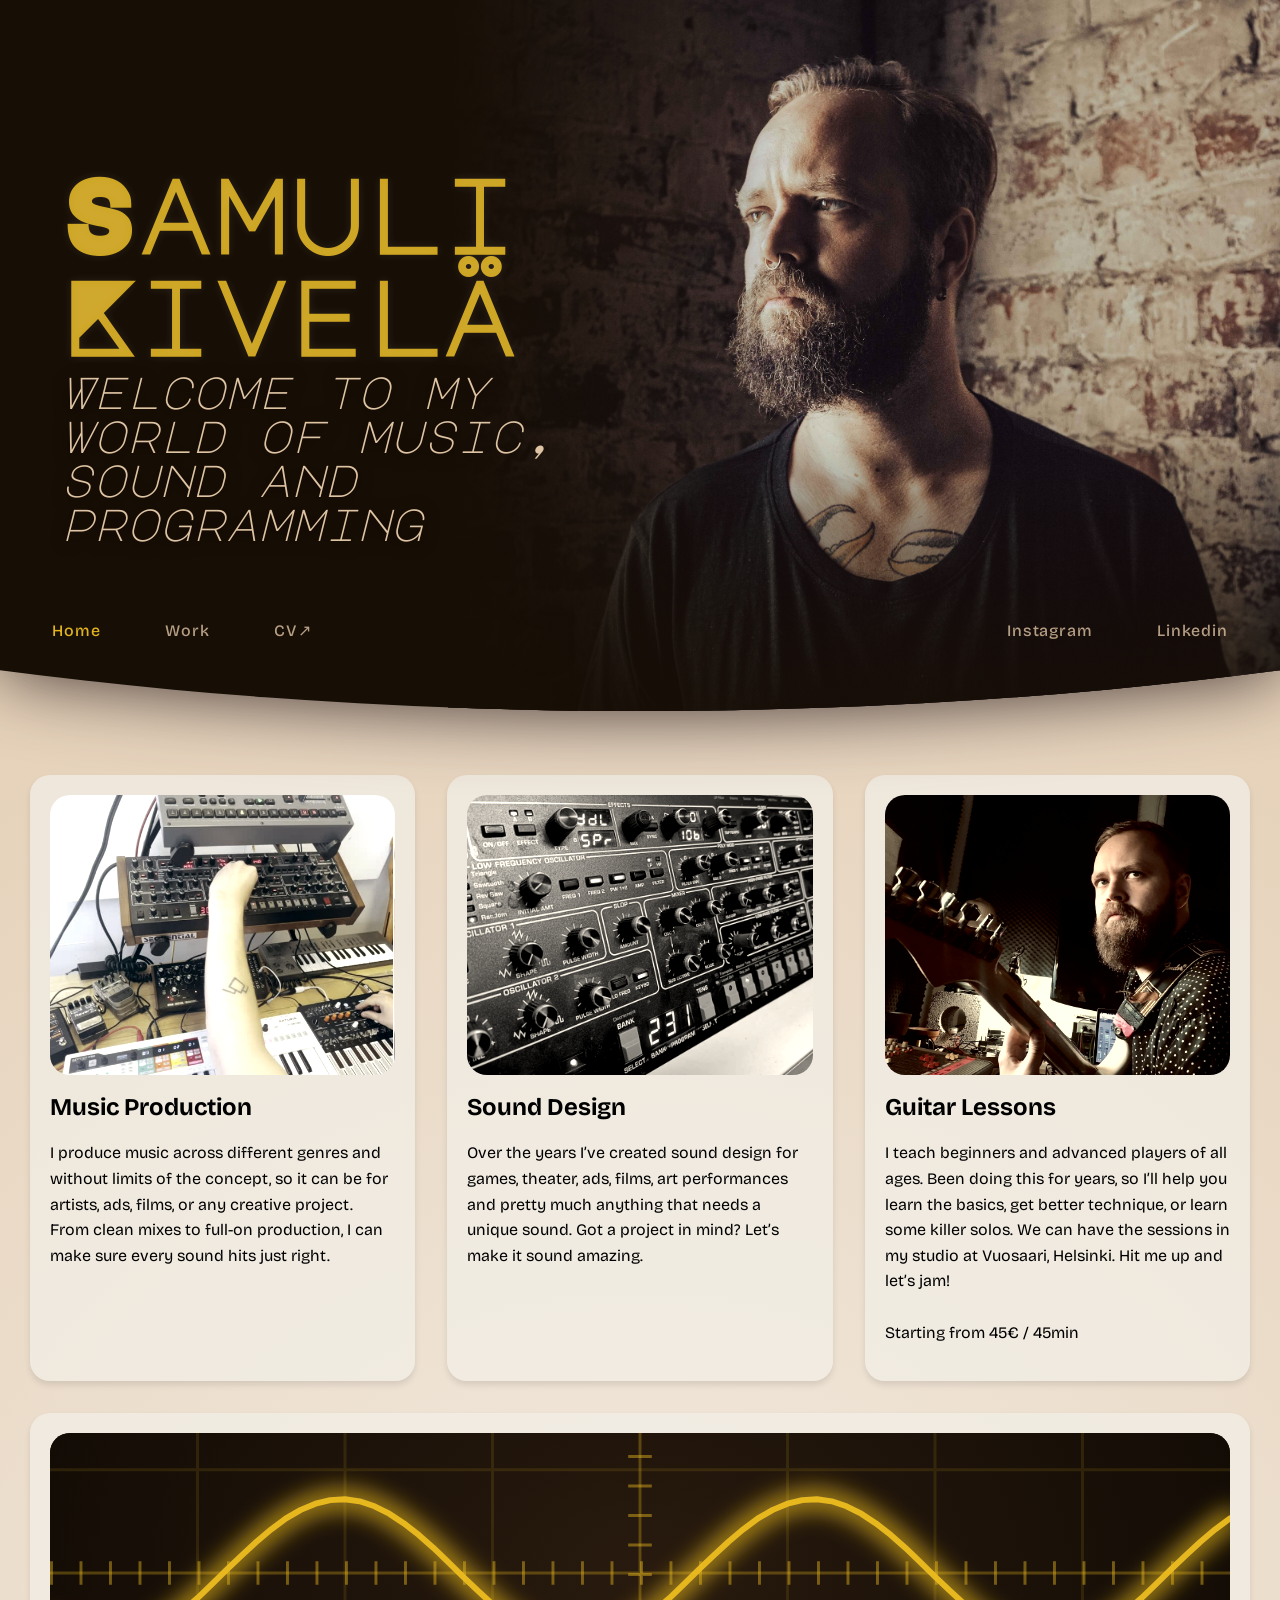
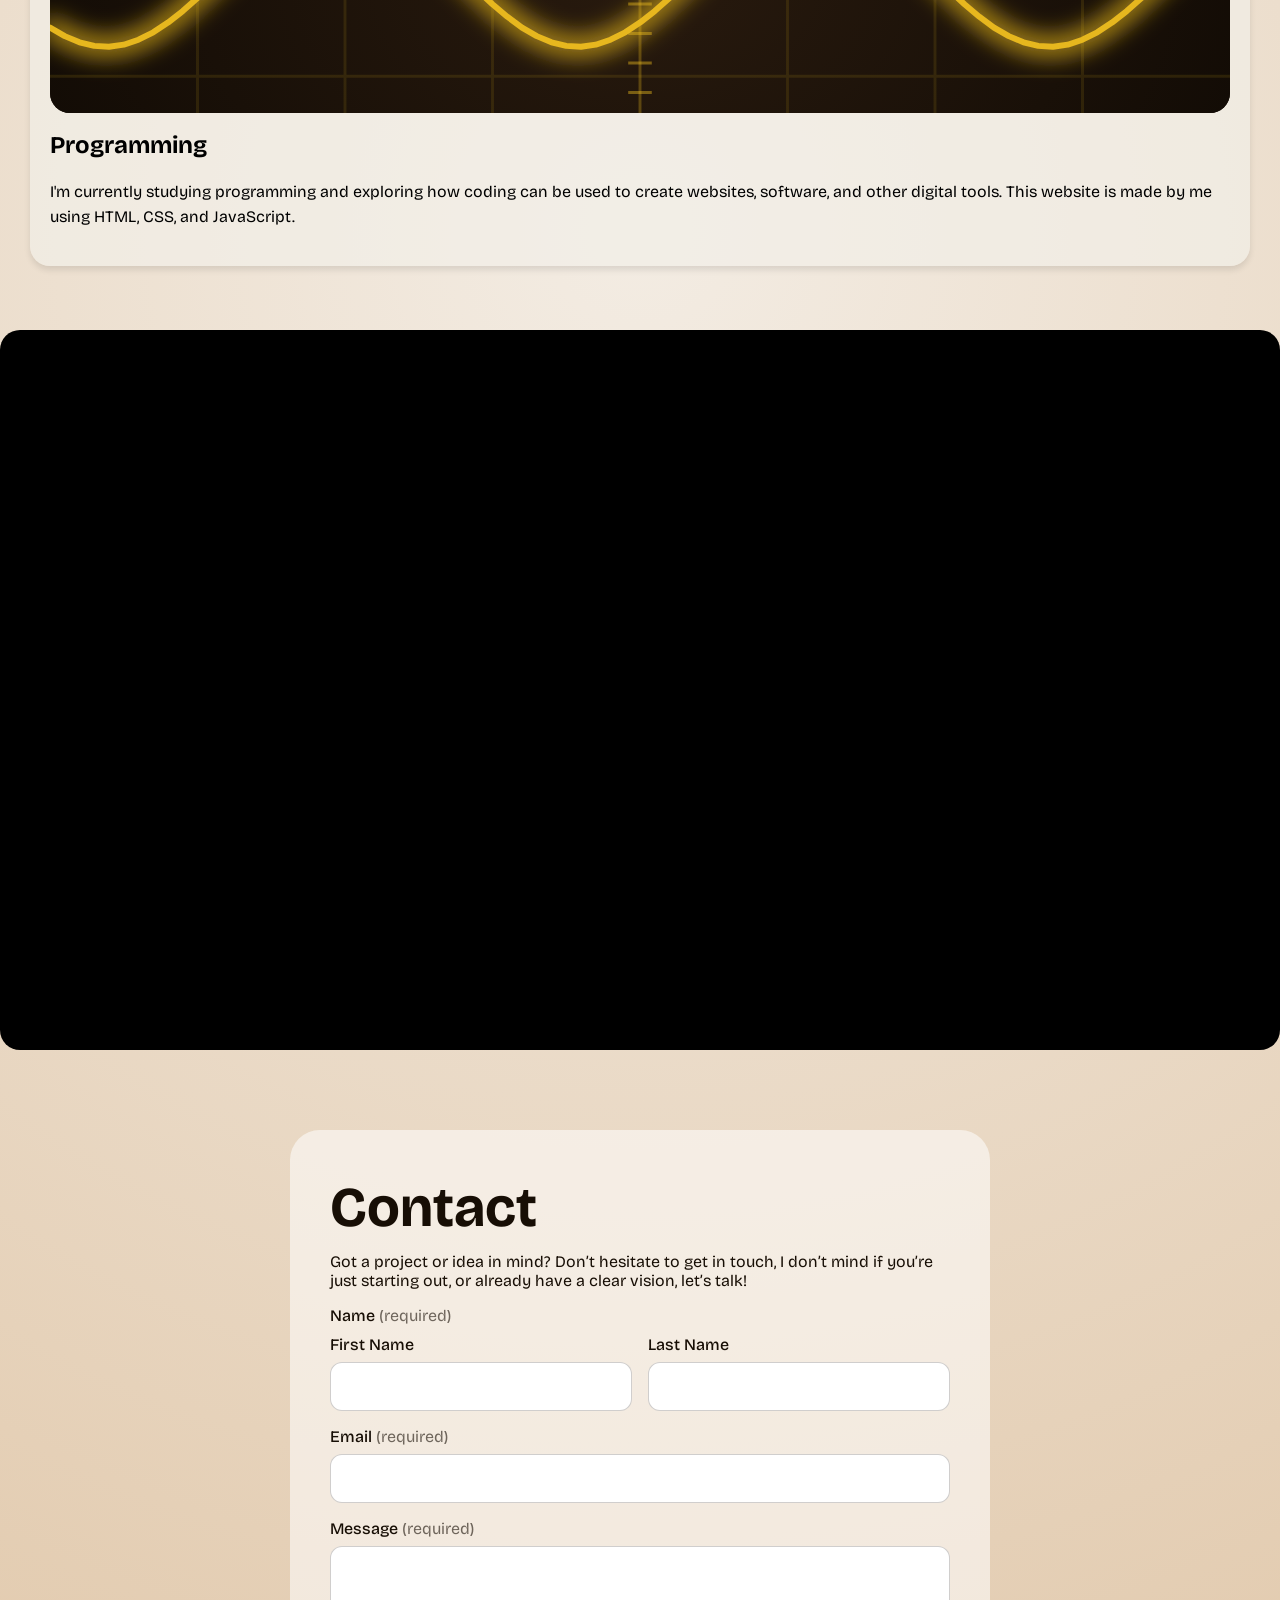
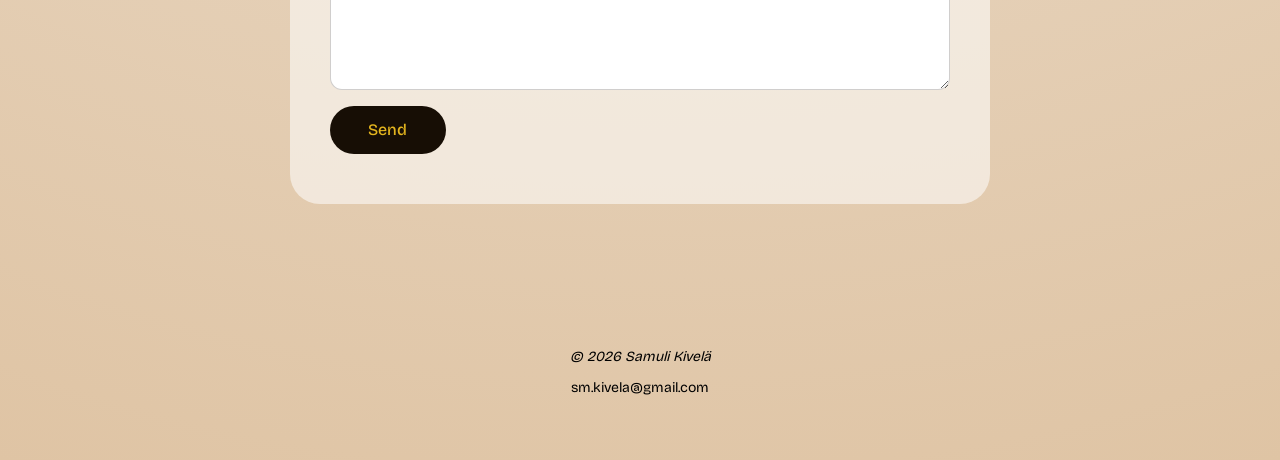
==== index.html @ 748d22d6 "SamuliKivela kotisivu: alkuperäinen versio ennen parannuksia Co-Authored-By: Claude Opus 5.5 <norepl" ====
<!DOCTYPE html>
<html lang="en">

<head>
    <meta charset="UTF-8">
    <meta name="viewport" content="width=device-width, initial-scale=1.0">
    <meta name="description" content="This is the official homepage of musician Samuli Kivelä">

    <!-- Sosiaalisen median kortti -->

    <meta property="og:type" content="website">
    <meta property="og:title" content="Samuli Kivelä">
    <meta property="og:description" content="Welcome to my world of music, sound and programming">
    <meta property="og:url" content="https://smkivela.github.io/HTML26/Tuntiharjoitukset/CSS%20LOPPUTEHT%C3%84V%C3%84/index.html">
    <meta property="og:image" content="https://smkivela.github.io/HTML26/Tuntiharjoitukset/CSS%20LOPPUTEHT%C3%84V%C3%84/Kuvat/headertaustaog.jpg">
    <meta property="og:image:alt" content="Samuli Kivelä, musician and sound designer">

    <meta property="og:image:width" content="1200">
    <meta property="og:image:height" content="630">

    <meta name="twitter:card" content="summary_large_image">

    

    <title>Samuli Kivelä - Homepage</title>
    

    <link rel="stylesheet" href="css/style.css">

    <!-- Google Font -->
    <link rel="preconnect" href="https://fonts.googleapis.com">
    <link rel="preconnect" href="https://fonts.gstatic.com" crossorigin>
    <link href="https://fonts.googleapis.com/css2?family=Bricolage+Grotesque:opsz,wght@12..96,200..800&display=swap" rel="stylesheet">
    <link href="https://fonts.googleapis.com/css2?family=Major+Mono+Display&display=swap" rel="stylesheet">
    <!-- Favicon -->
    <link rel="icon" href="Kuvat/favicon.svg" type="image/svg+xml">
</head>



<body>

    <!-- HEADER -->


  <div class="header-container"> <!-- CONTAINER HEADERILLE, JOTTA SAAN KUPERALLE ALAREUNALLE VARJON -->

    <header id="ylätunniste">

        <h1>Samuli Kivelä</h1>

        <p id="slogan">
            <em>Welcome to my world of music, sound and programming</em>
        </p>


        <!-- KAKSI NAVIGAATIOTA -->

        <div class="header-nav">

            <!-- SIVUN NAVIGAATIO -->

            <nav id="navigointi-left" aria-label="pages">

                <ul class="navi">

                   <li>
                        <a href="index.html" aria-current="page" class="navinappi">
                            Home
                        </a>
                    </li>

                    <li>
                        <a href="pages/work.html" class="navinappi">
                            Work
                        </a>
                    </li>


                    <li>
                        <a href="pages/cv.html" class="navinappi" target="_blank" rel="noopener">
                            CV <span aria-hidden="true">&#8599;</span>
                        </a>
                    </li>

                </ul>

            </nav>


            <!-- SOSIAALISET MEDIAT -->

            <nav id="navigointi-right" aria-label="social media">

                <ul class="navi">

                    <li>
                        <a href="https://www.instagram.com/samuli_kivela/" class="navinappi">
                            Instagram
                        </a>
                    </li>

                    <li>
                        <a href="https://www.linkedin.com/in/samuli-kivel%C3%A4/" class="navinappi">
                            Linkedin
                        </a>
                    </li>

                

                </ul>

            </nav>

        </div>

    </header>

  </div> <!-- SULJETAAN HEADERIN CONTAINER -->


    <!-- PÄÄSISÄLTÖ -->

    <main id="pääsisältö">

        <section>




            <!-- SERVICES -->

            <div class="sektiot">


                <section class="kortti">


                    <img src="Kuvat/mproduction.png" alt="Music Production" class="kortti-kuva">

                    <h2>Music Production</h2>

                    <p>
                        I produce music across different genres and without
                        limits of the concept, so it can be for artists, ads,
                        films, or any creative project.

                        From clean mixes to full-on production, I can make
                        sure every sound hits just right.
                    </p>

                </section>


                <section class="kortti">

                    <img src="Kuvat/sound.webp" alt="Sound Design" class="kortti-kuva">
                    <h2>Sound Design</h2>

                    <p>
                        Over the years I’ve created sound design for games,
                        theater, ads, films, art performances and pretty much
                        anything that needs a unique sound.

                        Got a project in mind?
                        Let’s make it sound amazing.
                    </p>

                </section>


                <section class="kortti">

                    <img src="Kuvat/guitar.webp" alt="Guitar Lessons" class="kortti-kuva">
                    <h2>Guitar Lessons</h2>

                    <p>
                        I teach beginners and advanced players of all ages.

                        Been doing this for years, so I’ll help you learn
                        the basics, get better technique, or learn some
                        killer solos.

                        We can have the sessions in my studio at Vuosaari,
                        Helsinki.

                        Hit me up and let’s jam!

                        <br><br>

                        Starting from 45€ / 45min
                    </p>

                </section>


                 <!-- PROGRAMMING --> 

            <section class="kortti">

                <!-- CLAUDEN AVULLA TEHTY ÄÄNIAALTO -->

                    <svg class="kortti-kuva aalto-svg" viewBox="0 0 400 280"
                        preserveAspectRatio="xMidYMid slice" role="img"
                        aria-label="Oscilloscope-style sound wave that reacts to the mouse">
                        <defs>
                            <radialGradient id="ruutu-tausta" cx="50%" cy="50%" r="75%">
                                <stop offset="0%" stop-color="rgb(40, 26, 14)" />
                                <stop offset="100%" stop-color="rgb(10, 6, 2)" />
                            </radialGradient>

                            <filter id="hehku" x="-10%" y="-30%" width="120%" height="160%">
                                <feGaussianBlur stdDeviation="4" />
                            </filter>
                        </defs>

                        <rect width="400" height="280" fill="url(#ruutu-tausta)" />

                        <!-- Ruudukko -->
                        <path class="ruudukko"
                            d="M50 0V280 M100 0V280 M150 0V280 M250 0V280 M300 0V280 M350 0V280
                                M0 35H400 M0 70H400 M0 105H400 M0 175H400 M0 210H400 M0 245H400" />

                        <!-- Keskiakselit -->
                        <path class="akseli" d="M200 0V280 M0 140H400" />

                        <!-- Asteikkoviivat akselien päällä -->
                        <path class="asteikko" d="M0 140H400 M200 0V280" />

                        <!-- Aalto: hehku + terävä viiva -->
                        <path class="aalto aalto-hehku" filter="url(#hehku)" />
                        <path class="aalto aalto-viiva" />
                    </svg>
                <h2>Programming</h2>

                <p>
                    I'm currently studying programming and exploring how
                    coding can be used to create websites, software, and
                    other digital tools.

                    This website is made by me using HTML, CSS, and JavaScript.
                </p>

            </section>

            </div>






<!-- AUDIOREEL -->


<!-- MOBIILISSA PELKKÄ LINKKI, KOSKA DRIVEUPOTUS EI TOIMINUT HYVIN. -->

<p class="video-linkki">
    <a href="https://drive.google.com/file/d/1wWGMAIc3ltgHZ-Iq0VxycG89lCsigDwL/view"
       target="_blank"
       rel="noopener">
        Watch my audio reel ↗
    </a>
</p>

<!-- LEVEÄLLÄ NÄYTÖLLÄ UPOTETTU VIDEO -->

<div class="video-osio desktop-audioreel">
    <iframe
        src="https://drive.google.com/file/d/1wWGMAIc3ltgHZ-Iq0VxycG89lCsigDwL/preview"
        title="Audio reel: selected work in music and sound design"
        allow="autoplay; fullscreen"
        allowfullscreen
        tabindex="-1">
    </iframe>
</div>





    </section>

    </main>

    <section id="contact">
    <h2>Contact</h2>
    <p>
        Got a project or idea in mind? Don’t hesitate to get in touch,
        I don’t mind if you’re just starting out, or already have a clear vision,
        let’s talk!
    </p>

    <form action="#" method="post">
        <fieldset>
            <legend>Name <span>(required)</span></legend>

            <label>
                First Name
                <input type="text" name="first-name" required>
            </label>

            <label>
                Last Name
                <input type="text" name="last-name" required>
            </label>
        </fieldset>

        <label>
            Email <span>(required)</span>
            <input type="email" name="email" required>
        </label>

        <label>
            Message <span>(required)</span>
            <textarea name="message" rows="6" required></textarea>
        </label>

        <button type="submit">Send</button>
    </form>
</section>


    <!-- FOOTER -->

    <footer id="alatunniste">

        <p>
            <em>&copy; 2026 Samuli Kivelä</em>
        </p>

        <p>
            <a href="mailto:sm.kivela@gmail.com" id="maili">
                sm.kivela@gmail.com
            </a>
        </p>

    </footer>


    <!-- CLAUDEN TEKEMÄ ANIMOITU ÄÄNIAALTO -->

    <script>
    const svg = document.querySelector(".aalto-svg");
    const aallot = svg.querySelectorAll(".aalto");

    const W = 400;
    const H = 280;
    const PISTEET = 80;

    const lepo = { amp: 0.25, freq: 0.3 };
    const tavoite = { ...lepo };
    const nykyinen = { ...lepo };
    let vaihe = 0;

    svg.addEventListener("pointermove", (e) => {
        const r = svg.getBoundingClientRect();
        const x = (e.clientX - r.left) / r.width;   // 0 → 1
        const y = (e.clientY - r.top) / r.height;   // 0 → 1

        tavoite.freq = x;
        tavoite.amp = 1 - y;
    });

    svg.addEventListener("pointerleave", () => {
        tavoite.amp = lepo.amp;
        tavoite.freq = lepo.freq;
    });

    function piirra() {
        const amp = nykyinen.amp * 100;
        const taajuus = 1 + nykyinen.freq * 5;

        let d = "";
        for (let p = 0; p <= PISTEET; p++) {
            const t = p / PISTEET;
            const y = H / 2 + Math.sin(t * taajuus * Math.PI * 2 + vaihe) * amp;
            d += (p === 0 ? "M" : "L") + (t * W).toFixed(1) + " " + y.toFixed(1) + " ";
        }

        aallot.forEach((polku) => polku.setAttribute("d", d));
    }

    function animoi() {
        // pehmeä siirtymä kohti tavoitearvoja
        nykyinen.amp += (tavoite.amp - nykyinen.amp) * 0.08;
        nykyinen.freq += (tavoite.freq - nykyinen.freq) * 0.08;
        vaihe += 0.01 + nykyinen.freq * 0.01;

        piirra();
        requestAnimationFrame(animoi);
    }

    // Kunnioitetaan käyttäjän "vähennä liikettä" -asetusta
    if (window.matchMedia("(prefers-reduced-motion: reduce)").matches) {
        piirra();
    } else {
        animoi();
    }

    
</script>

<!-- CLAUDEN TEKEMÄ SCROLL-ANIMAATIO -->

<script>
(function () {
    // Ei animaatiota, jos käyttäjä on pyytänyt vähemmän liikettä
    // tai selain ei tue IntersectionObserveria
    if (
        window.matchMedia("(prefers-reduced-motion: reduce)").matches ||
        !("IntersectionObserver" in window)
    ) {
        return;
    }

    const kohteet = document.querySelectorAll(".kortti, .video-osio");

    const tarkkailija = new IntersectionObserver((merkinnat) => {
        let jarjestys = 0;

        merkinnat.forEach((merkinta) => {
            if (!merkinta.isIntersecting) return;

            // Jos useampi elementti ilmestyy yhtä aikaa, ne tulevat porrastetusti
            merkinta.target.style.transitionDelay = jarjestys * 0.12 + "s";
            merkinta.target.classList.add("nakyvissa");
            jarjestys++;

            // Animaatio tapahtuu vain kerran
            tarkkailija.unobserve(merkinta.target);
        });
    }, {
        threshold: 0.15
    });

    kohteet.forEach((elementti) => {
        elementti.classList.add("fade-in");
        tarkkailija.observe(elementti);
    });
})();
</script>


</body>

</html>
---- css/style.css ----
:root {
    --Tumma-tausta: rgb(23, 14, 5);
    --Tekstiväritumma: rgb(60, 35, 3);
    --Tekstivärikulta: rgba(236, 188, 31, 0.956);
    --Tekstivärivaalea: rgb(223, 196, 164);
    --Kylma: rgb(243, 236, 227);
    --font-heading: "Major Mono Display", monospace;
    --font-main: "Bricolage Grotesque", sans-serif;

    --space-s: 1rem;
    --space-m: 2rem;
    --space-l: 4rem;

    --radius-s: 12px;
    --radius-m: 20px;
    --radius-l: 30px;

    --shadow-card: 0 4px 6px rgba(0, 0, 0, 0.1);

    --text-s: 0.875rem;
    --text-m: 1rem;
}


* {
    box-sizing: border-box;
}

body {
    margin: 0;
    min-height: 100vh;
    background: radial-gradient(circle, var(--Kylma), var(--Tekstivärivaalea)) no-repeat;
    background-size: cover;
    font-family: var(--font-main);
}


/* HEADER */

header {
    position: relative;

    display: flex;
    flex-direction: column;

    text-align: center;

    min-height: 78vh;

    padding: 2px 0 60px;

    background-color: var(--Tumma-tausta);

    background-image:
        linear-gradient(
            to right,
            var(--Tumma-tausta) 0%,
            transparent 30%,
            transparent 70%,
            var(--Tumma-tausta) 100%
        ),
        linear-gradient(
            to bottom,
            transparent 60%,
            color-mix(in srgb, var(--Tumma-tausta) 85%, transparent) 100%
        ),
        url("../Kuvat/headertausta.jpg");

    background-position: center;
    background-size: cover;
    background-repeat: no-repeat;
    background-attachment: scroll;



/* HEADERIN KUPERA ALAREUNA */

    clip-path: ellipse(150% 100% at 50% 0%);
}

/* HEADERIN ALAREUNAN VARJO */

.header-container {
    filter: drop-shadow(0 0 36px rgba(43, 31, 31, 0.9));
}






/* OTSIKKO JA SLOGAN. NÄILLE SISÄÄNTULOANIMAATIO */


@keyframes sisään {
    from {
        opacity: 0;
        filter: blur(8px);
    }
    to {
        opacity: 1;
        filter: blur(0);
    }
}

h1 {
    animation: sisään 2s ease-out;
    margin-top: clamp(30px, 8vh, 70px);
    margin-bottom: 0;
    padding: 0 20px;

    background: var(--Tekstivärikulta);
    -webkit-background-clip: text;
    -webkit-text-fill-color: transparent;

    font-family: var(--font-heading);
    font-size: clamp(3rem, 12vw, 10rem);
    line-height: 1;
    overflow-wrap: break-word;

    opacity: 0.9;

    text-shadow: 0 0px 10px rgba(250, 243, 243, 0.1);
}


#slogan {
    animation: sisään 3s ease-out 0.8s both;
    padding: 0 20px;

    font-family: var(--font-heading);
    font-size: clamp(1.2rem, 3.5vw, 3rem);

    color: var(--Tekstivärivaalea);
    opacity: 0.85;

    text-shadow: 0 2px 15px rgba(0, 0, 0, 0.7);
    margin-top: 2px;
}


/* NAVIGAATIO */

.header-nav {
    margin-top: auto;
    padding: 20px 30px 0;

    display: flex;
    justify-content: space-between;
    align-items: flex-end;
}


.navi {
    list-style: none;

    display: flex;
    gap: 20px;

    padding: 0;
    margin: 0;
}


.navi a {
    color: var(--Tekstivärivaalea);

    font-family: var(--font-main);
    font-size: clamp(0.9rem, 2.5vw, 1rem);

    text-decoration: none;

    transition: scale 0.3s ease, text-shadow 0.7s ease, color 0.7s ease, opacity 0.7s ease;
}


.navinappi {
    display: flex;
    align-items: center;

    font-weight: 500;
    letter-spacing: 0.05em;

    padding: 0.7em 1.4em;

    border: none;
    border-radius: 20em;


    cursor: pointer;
    opacity: 0.8;
}


.navinappi:hover {
    text-shadow: 0 0 20px #f1f8f198;
    opacity: 0.9;
    scale: 1.07;
}


.navinappi:active {
    box-shadow: 0 0.3em 1em -0.5em #a7911498;
}


/* SISÄLTÖ */

article {
    text-align: center;

    font-family: var(--font-main);
}


.video-osio {
    position: relative;
    width: 100%;
    aspect-ratio: 16 / 9;
    margin: 0 auto;
    overflow: hidden;
    border-radius: var(--radius-m);
    background: #000;
}

.video-osio iframe {
    position: absolute;
    top: 0;
    left: 0;
    display: block;
    width: 100%;
    height: 100%;
    margin: 0;
    padding: 0;
    border: 0;
}

.video-linkki {
    padding: var(--space-s);
    font-size: var(--text-s);
    display: none;
}

@media (max-width: 768px) {
    .video-linkki {
        display: block;
    }

    .desktop-audioreel {
        display: none;
    }
}


.video-linkki a:focus-visible {
    outline: 2px solid var(--Tekstiväritumma);
    outline-offset: 3px;
}

.video-linkki a {
    font-family: var(--font-heading);
    font-size: 5rem;
    font-weight: 700;
    color: inherit;
    text-decoration: none;
}

.video-linkki a:hover {
    text-decoration: underline;
}




.sektiot {
    flex-wrap: wrap;
    display: flex;
    gap: var(--space-m);
    margin: var(--space-l) auto;
    padding: 0 30px;
}


.sektiot section {
    flex: 1;
}



footer {
    text-align: center;
    font-size: var(--text-s);

    padding: 50px 20px;

    font-family: var(--font-main);
}


#maili {
    color: inherit;
    text-decoration: none;
}

#contact {
    max-width: 700px;
    margin: 80px auto;
    padding: 50px 40px;

    background: rgba(255, 255, 255, 0.55);
    border-radius: var(--radius-l);

    text-align: left;
    color: var(--Tumma-tausta);
}

#contact textarea {
    resize: vertical;
}

#contact h2 {
    margin: 0 0 15px;
    font-size: clamp(2.2rem, 6vw, 3.5rem);
    line-height: 1;
}

.kortti {
    background: rgba(243, 239, 233, 0.7);
    border-radius: var(--radius-m);
    min-width: min(100%, 18rem);
    padding: 20px;
    line-height: 1.6rem;
    box-shadow: var(--shadow-card);
}


.kortti-kuva {
    width: 100%;
    height: 280px;
    object-fit: cover;
    display: block;
    border-radius: var(--radius-m);
}

img.kortti-kuva {
    filter: sepia(0.25) saturate(0.8) contrast(1.1);
}

#contact form,
#contact fieldset {
    display: grid;
    gap: var(--space-s);
}

#contact fieldset {
    grid-template-columns: 1fr 1fr;
    margin: 0;
    padding: 0;
    border: none;
}

#contact legend {
    grid-column: 1 / -1;
    padding: 0;
    margin-bottom: 10px;
}

#contact label,
#contact legend {
    font-weight: 500;
}

#contact span {
    font-weight: 400;
    opacity: 0.6;
}

#contact input,
#contact textarea {
    display: block;
    width: 100%;
    margin-top: 8px;
    padding: 14px 16px;

    font: inherit;
    color: inherit;

    background: white;
    border: 1px solid rgba(23, 14, 5, 0.2);
    border-radius: var(--radius-s);
}

#contact input:focus,
#contact textarea:focus {
    outline: 2px solid var(--Tekstiväritumma);
    outline-offset: 1px;
}

#contact button {
    justify-self: start;
    padding: 0.9em 2.4em;

    font: inherit;
    font-weight: 500;
    color: var(--Tekstivärikulta);

    background: var(--Tumma-tausta);
    border: none;
    border-radius: var(--radius-l);
    cursor: pointer;
    transition: background 0.3s, color 0.3s;
}

#contact button:hover {
    background: var(--Tekstivärikulta);
    color: var(--Tumma-tausta);
}

#contact button:focus-visible {
    outline: 2px solid var(--Tekstiväritumma);
    outline-offset: 3px;
}

.navi a[aria-current="page"] {
    background: var(--Tekstivärikulta);
    -webkit-background-clip: text;
    -webkit-text-fill-color: transparent;
    opacity: 1;
}

.navinappi:focus-visible {
    outline: 2px solid var(--Tekstivärikulta);
    outline-offset: 3px;
    opacity: 1;
}


/* CLAUDEN AVULLA TEHTY ANIMOITU ÄÄNIAALTO */

.aalto-svg {
    background: var(--Tumma-tausta);
    cursor: crosshair;
    touch-action: pan-y;
}

.ruudukko {
    stroke: var(--Tekstivärikulta);
    stroke-opacity: 0.12;
    stroke-width: 1;
    fill: none;
}

.akseli {
    stroke: var(--Tekstivärikulta);
    stroke-opacity: 0.3;
    stroke-width: 1;
    fill: none;
}

/* pienet mittaviivat akselien päälle */

.asteikko {
    stroke: var(--Tekstivärikulta);
    stroke-opacity: 0.45;
    stroke-width: 8;
    stroke-dasharray: 1 9;
    fill: none;
}

.aalto {
    fill: none;
    stroke: var(--Tekstivärikulta);
    stroke-linecap: round;
    stroke-linejoin: round;
}

.aalto-hehku {
    stroke-width: 6;
    stroke-opacity: 0.9;
}

.aalto-viiva {
    stroke-width: 2;
}

/* WORK-SIVU */

.vain-ruudunlukijalle {
    position: absolute;
    width: 1px;
    height: 1px;
    overflow: hidden;
    clip-path: inset(50%);
    white-space: nowrap;
}

.työt {
    list-style: none;
    margin: var(--space-l) auto var(--space-l);
    padding: 0 30px;
    max-width: 1400px;

    display: grid;
    grid-template-columns: repeat(auto-fill, minmax(min(100%, 280px), 1fr));
    gap: 14px;
}

.työ {
    aspect-ratio: 3 / 4;
    overflow: hidden;
    border-radius: var(--radius-s);
    background: var(--Tumma-tausta);
}

.työ article {
    position: relative;
    height: 100%;

    display: flex;
    flex-direction: column;
    justify-content: center; 
    align-items: center;    

    text-align: center;        
    cursor: pointer;
}

.työ img {
    width: 100%;
    height: 100%;
    object-fit: cover;
    display: block;
    transition: transform 0.6s ease;
}

.työ article:hover img,
.työ article:focus-visible img {
    transform: scale(1.08);
}

.työ article:focus-visible {
    outline: 3px solid var(--Tekstivärikulta);
    outline-offset: -3px;
}

.työ article:hover .tyo-otsikko,
.työ article:focus-visible .tyo-otsikko {
    color: var(--Tekstivärikulta);
}

.tyo-otsikko {
    position: absolute;
    bottom: 14px;
    z-index: 2;
    margin: 0;
    max-width: 100%;
    padding: 8px 16px;
    text-align: center;

    font-size: 1.25rem;
    font-weight: 600;
    color: var(--Tekstivärivaalea);

    background: rgba(23, 14, 5, 0.70);
    border-radius: 10px;
    transition: color 1s ease;
}

.tyo-lisa {
    position: absolute;
    inset: 0;
    z-index: 1;
    display: flex;
    flex-direction: column;
    justify-content: flex-end;
    padding: var(--space-m) var(--space-m) calc(var(--space-l) + var(--space-m));

    color: var(--Tekstivärivaalea);
    line-height: 1.5;
    background: rgba(23, 14, 5, 0.80);

    opacity: 0;
    transition: opacity 0.35s ease;
}

.tyo-lisa p {
    margin: 0;
}

.työ article:hover .tyo-lisa,
.työ article:focus-visible .tyo-lisa {
    opacity: 1;
}


/* SCROLL-ANIMAATIO. JAVASCRIPT "LUO" LUOKAT */

.fade-in {
    opacity: 0;
    transform: translateY(30px);
    transition: opacity 0.8s ease, transform 0.8s ease;
}

.fade-in.nakyvissa {
    opacity: 1;
    transform: none;
}





@media (prefers-reduced-motion: reduce) {

    .työ img,
    .tyo-lisa {
        transition: none;
    }
    
    h1,
    #slogan {
        animation: none;
    }
}


/* SUUREMMAT NÄYTÖT */


@media (min-width: 801px) {

    header {
        background-image: none;
        text-align: start;

    }


/* Headerin taustakuva oikealla, josta se feidaantuu taustaväriin */

    header::before {
        content: "";

        position: absolute;
        top: 0;
        right: 0;
        bottom: 0;

        width: 65%;

        background-image:
            linear-gradient(to right, var(--Tumma-tausta) 0%, transparent 40%),
            linear-gradient(
                to bottom,
                transparent 60%,
                color-mix(in srgb, var(--Tumma-tausta) 85%, transparent) 100%
            ),
            url("../Kuvat/headertausta.jpg");

        background-position: center;
        background-size: cover;
        background-repeat: no-repeat;
    }

    h1,
    #slogan,
    .header-nav {
        position: relative;
        z-index: 1;
    }

    h1 {
        margin-top: 160px;
        padding: 0 0 0 60px;
        max-width: 55%;

        font-size: clamp(3rem, 8vw, 9rem);
    }

    #slogan {
        padding: 0 0 0 60px;
        max-width: 45%;
    }
}


/* PIENEMMÄT NÄYTÖT */

@media (max-width: 800px) {

    /* korkeampi header, jotta otsikolle jää tilaa laskeutua alas */
    
    header {
        min-height: 85svh;
        padding-bottom: 40px;
    }

    /* navigaatio ylös */
    .header-nav {
        order: -1;
        margin-top: 0;
        flex-direction: column;
        align-items: flex-end;
        gap: 10px;

        padding: 20px 15px 40px;
    }

    /* otsikko ja slogan alas */
    h1 {
        opacity: 1;
        background: var(--Tekstivärikulta);
        -webkit-background-clip: text;
        background-clip: text;
        -webkit-text-fill-color: transparent;
        margin-top: auto;
    }

    .navi {
        display: grid;
        grid-template-columns: 1fr;
        gap: 8px;
        align-items: flex-start;
    }

    #navigointi-right .navi {
        align-items: flex-end;
    }
}


/* PIENIN NÄYTTÖ */



@media (max-width: 600px) {



    .työt {
        padding: 0 15px;
    }

    .video-linkki {
        display: block;
    }

    .desktop-audioreel {
        display: none;
    }


    header {
        min-height: 92svh;
        text-align: left;
    }

    /* navigaatio ylös, kokonaan vaakaan, space-between */

    .header-nav {
        order: -1;
        flex-direction: row;
        justify-content: space-between;
        align-items: center;
        gap: 4px;
        padding: 14px 8px 40px;
    }

    .navi,
    #navigointi-right .navi {
        display: flex;
        flex-wrap: nowrap;
        justify-content: flex-start;
        align-items: center;
        gap: 0;
    }

    .navinappi {
        font-size: 12px;
        padding: 0.5em 0.55em;
        white-space: nowrap;
    }

    /* otsikko vasemmalle, alas */
    h1 {
        margin-top: auto;
        padding: 0 20px;
        font-size: clamp(3.5rem, 18vw, 6rem);
        background: var(--Tekstivärikulta);
        -webkit-background-clip: text;
        background-clip: text;
        -webkit-text-fill-color: transparent;
    }

    /* slogan oikeaan laitaan */
    #slogan {
        max-width: 11em;
        margin-left: auto;
        padding: 0 20px;
        font-size: 1.3rem;
        text-align: right;
    }

    /* muu sisältö */
    .sektiot {
        flex-direction: column;
        gap: 20px;

        margin: 20px;
        padding: 20px;
    }

    footer {
        padding: 40px 20px;
    }

    #contact {
        margin: 50px 15px;
        padding: 35px 22px;
    }

    #contact fieldset {
        grid-template-columns: 1fr;
    }

    #contact button {
        justify-self: stretch;
    }
}
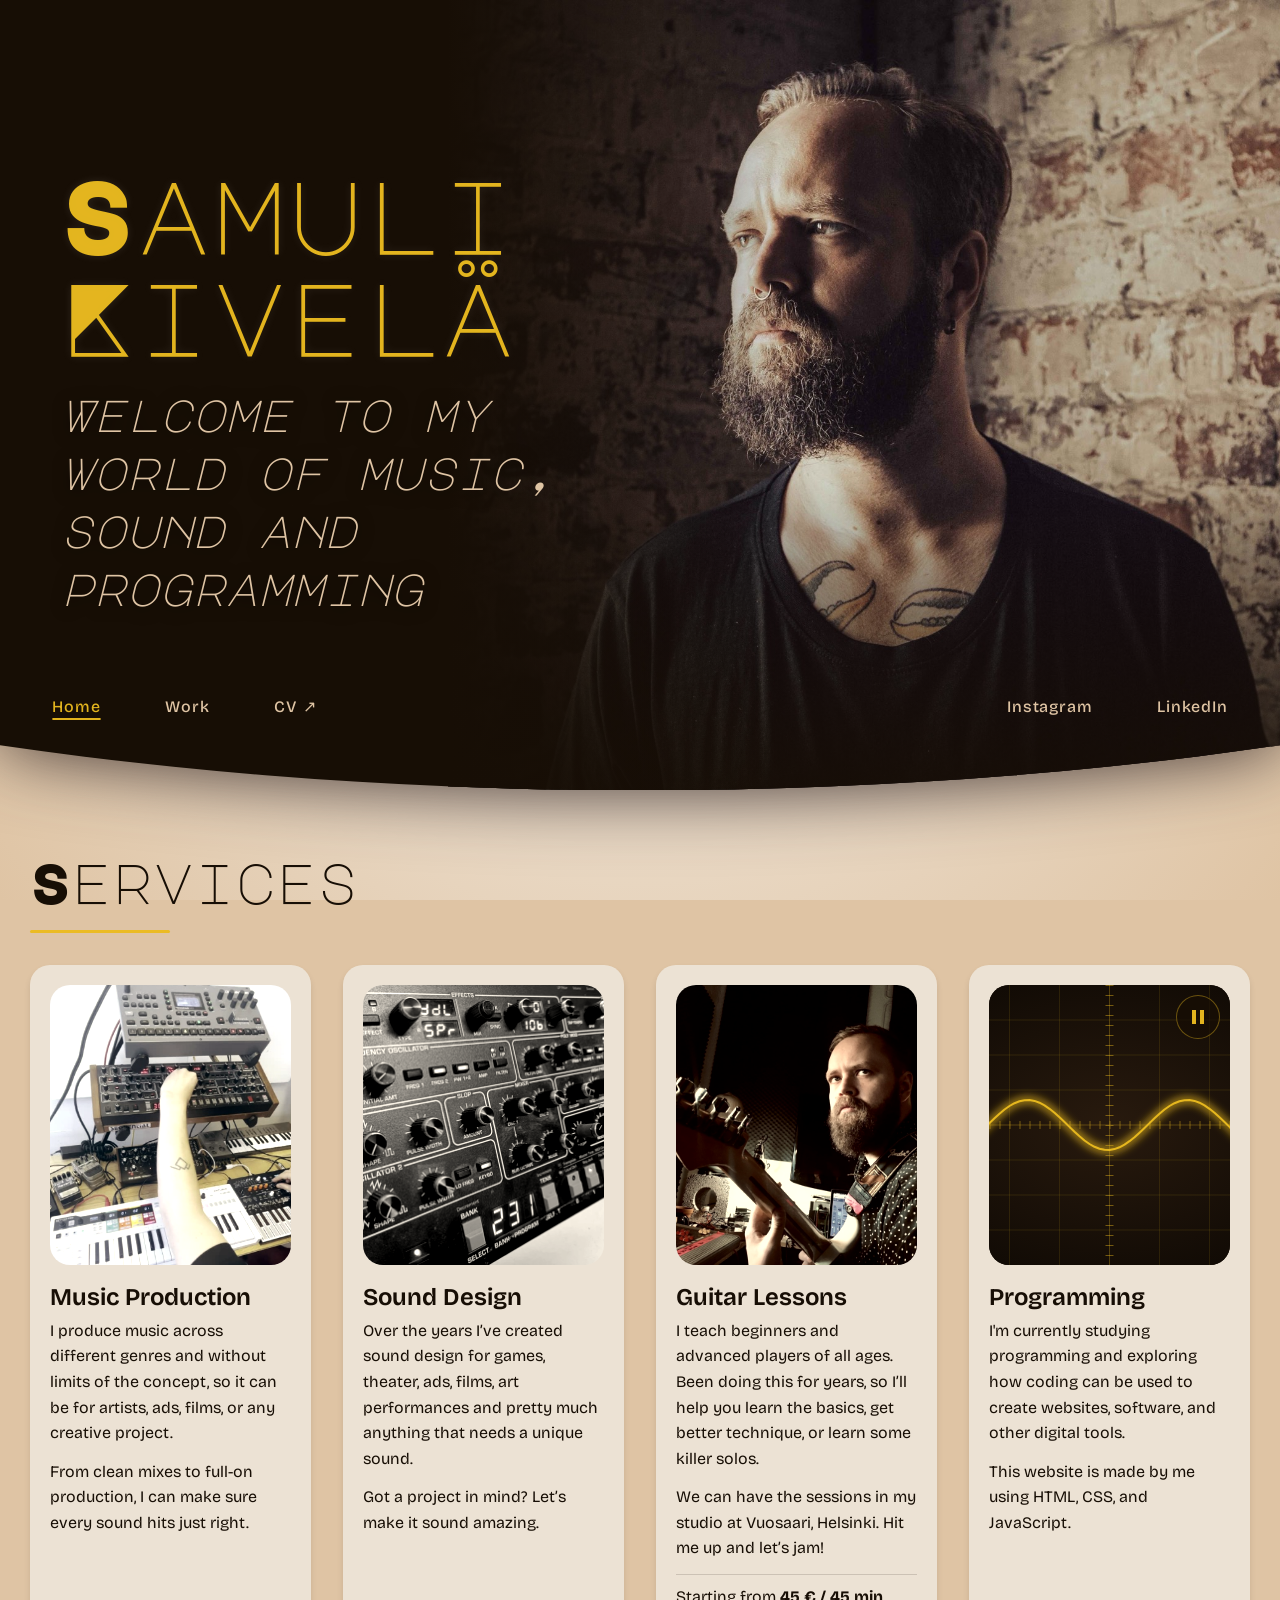
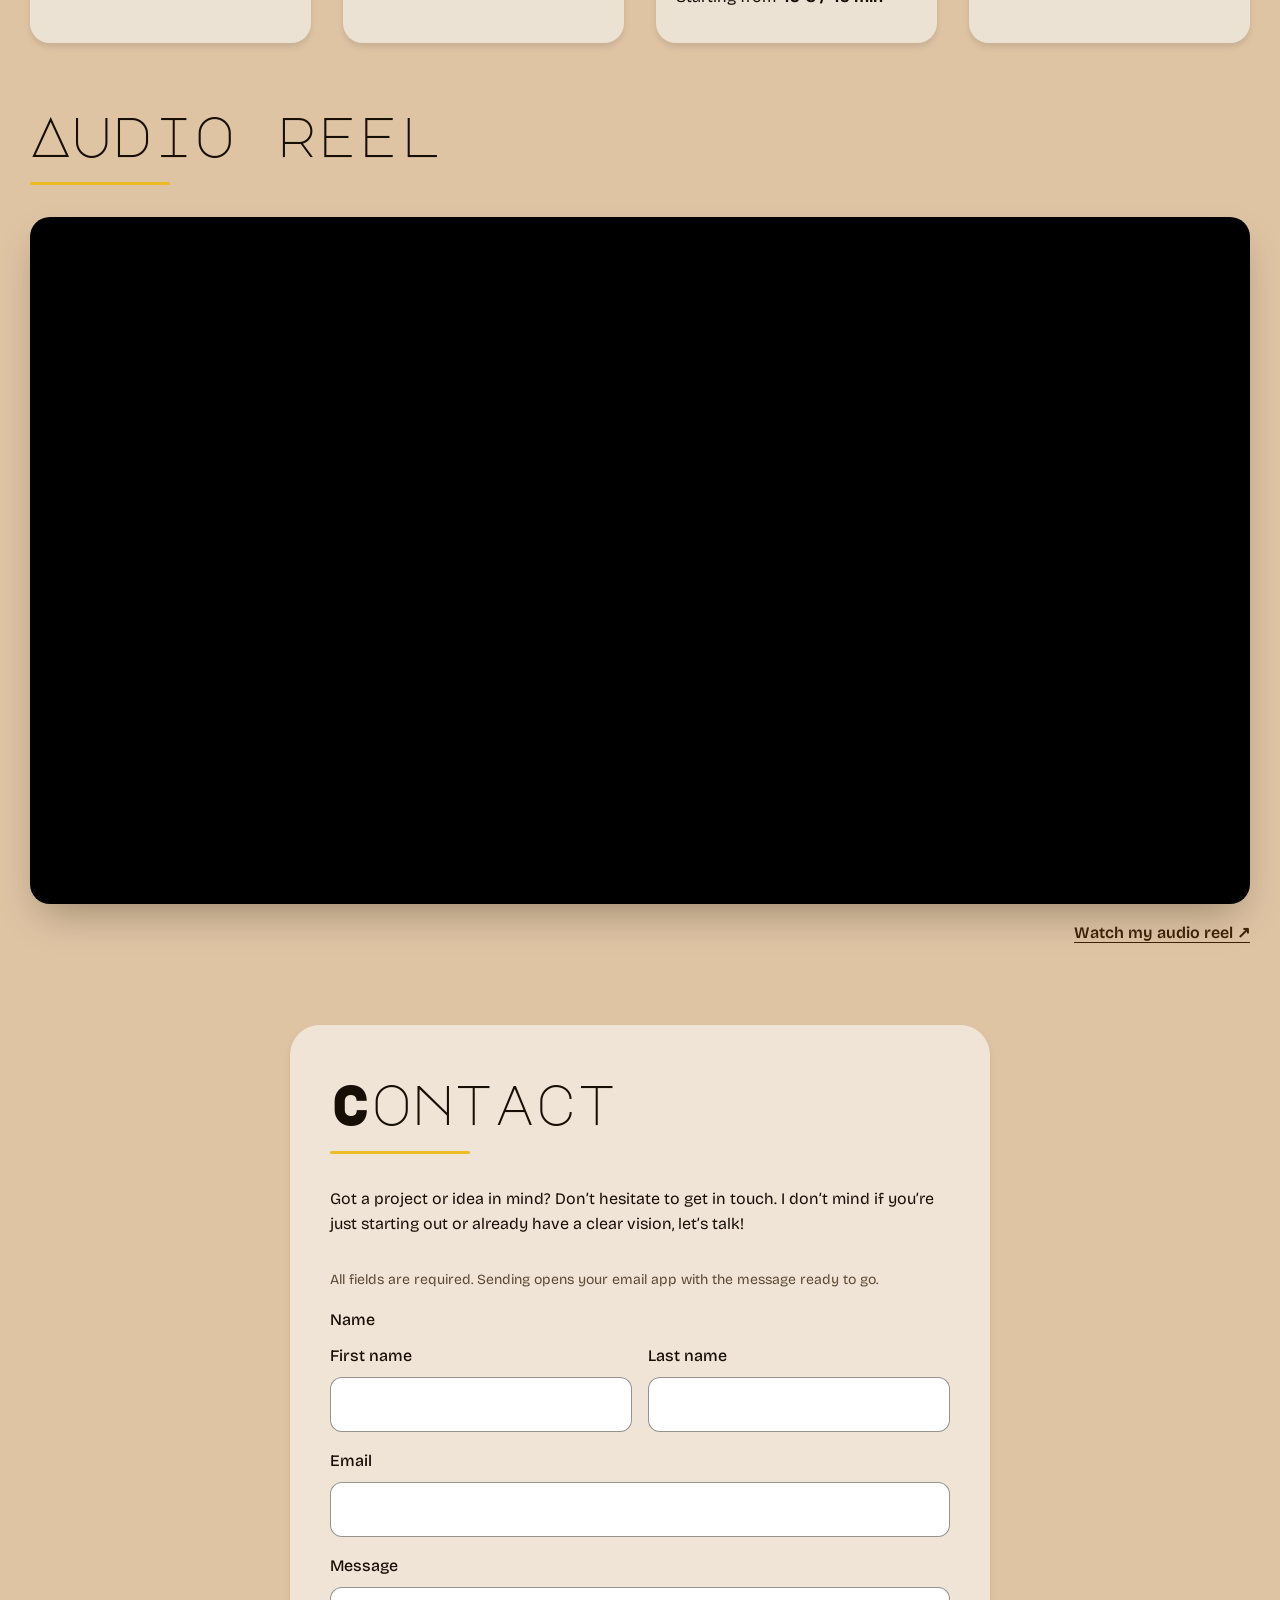
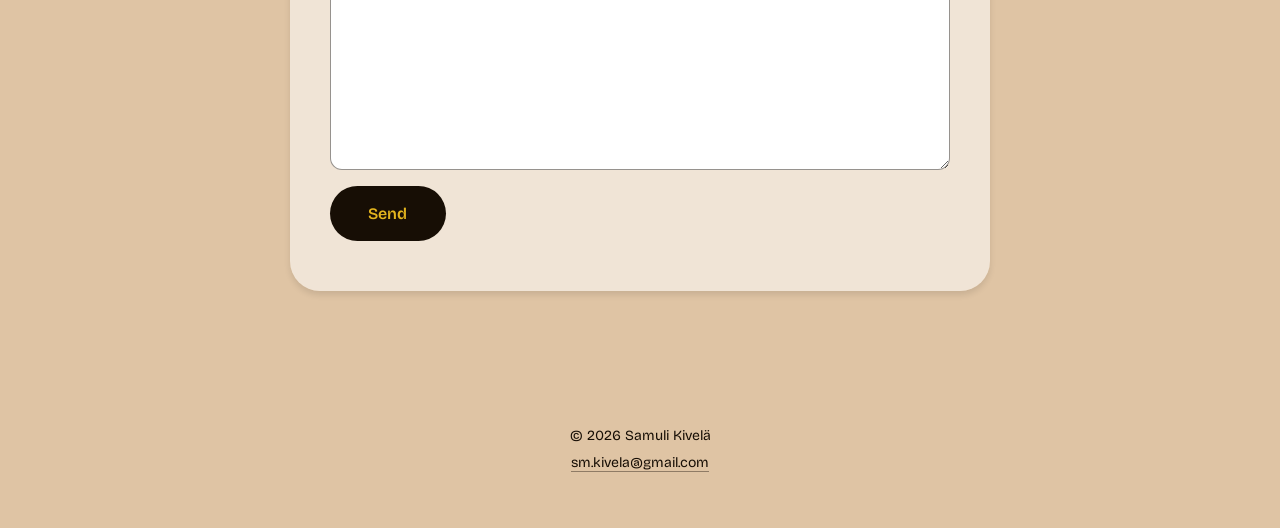
==== commit f1290490: "SamuliKivela kotisivu: parannukset ja siivous - Saavutettavuus-, semantiikka- ja ulkoasuparannukset " ====
--- a/index.html
+++ b/index.html
@@ -4,444 +4,516 @@
 <head>
     <meta charset="UTF-8">
     <meta name="viewport" content="width=device-width, initial-scale=1.0">
-    <meta name="description" content="This is the official homepage of musician Samuli Kivelä">
+    <meta name="description" content="Samuli Kivelä is a Helsinki-based musician, music producer and sound designer. Music production, sound design for stage and screen, and guitar lessons.">
+    <meta name="theme-color" content="#170e05">
 
     <!-- Sosiaalisen median kortti -->
 
     <meta property="og:type" content="website">
     <meta property="og:title" content="Samuli Kivelä">
     <meta property="og:description" content="Welcome to my world of music, sound and programming">
-    <meta property="og:url" content="https://smkivela.github.io/HTML26/Tuntiharjoitukset/CSS%20LOPPUTEHT%C3%84V%C3%84/index.html">
-    <meta property="og:image" content="https://smkivela.github.io/HTML26/Tuntiharjoitukset/CSS%20LOPPUTEHT%C3%84V%C3%84/Kuvat/headertaustaog.jpg">
+    <meta property="og:url" content="https://smkivela.github.io/WEBPAGES/SamuliKivela/index.html">
+    <meta property="og:image" content="https://smkivela.github.io/WEBPAGES/SamuliKivela/Kuvat/headertaustaog.jpg">
     <meta property="og:image:alt" content="Samuli Kivelä, musician and sound designer">
-
     <meta property="og:image:width" content="1200">
     <meta property="og:image:height" content="630">
-
     <meta name="twitter:card" content="summary_large_image">
 
-    
-
-    <title>Samuli Kivelä - Homepage</title>
-    
-
-    <link rel="stylesheet" href="css/style.css">
-
-    <!-- Google Font -->
+    <title>Samuli Kivelä – Musician, Producer and Sound Designer</title>
+
+    <!-- Google Fonts: molemmat fontit yhdellä pyynnöllä -->
     <link rel="preconnect" href="https://fonts.googleapis.com">
     <link rel="preconnect" href="https://fonts.gstatic.com" crossorigin>
-    <link href="https://fonts.googleapis.com/css2?family=Bricolage+Grotesque:opsz,wght@12..96,200..800&display=swap" rel="stylesheet">
-    <link href="https://fonts.googleapis.com/css2?family=Major+Mono+Display&display=swap" rel="stylesheet">
+    <link href="https://fonts.googleapis.com/css2?family=Bricolage+Grotesque:opsz,wght@12..96,200..800&family=Major+Mono+Display&display=swap" rel="stylesheet">
+
+    <link rel="stylesheet" href="css/style.css">
+
     <!-- Favicon -->
     <link rel="icon" href="Kuvat/favicon.svg" type="image/svg+xml">
 </head>
 
 
-
 <body>
 
+    <!-- OHITUSLINKKI: näppäimistön käyttäjä pääsee suoraan sisältöön -->
+    <a href="#pääsisältö" class="ohituslinkki">Skip to main content</a>
+
+
     <!-- HEADER -->
 
-
-  <div class="header-container"> <!-- CONTAINER HEADERILLE, JOTTA SAAN KUPERALLE ALAREUNALLE VARJON -->
-
-    <header id="ylätunniste">
-
-        <h1>Samuli Kivelä</h1>
-
-        <p id="slogan">
-            <em>Welcome to my world of music, sound and programming</em>
-        </p>
-
-
-        <!-- KAKSI NAVIGAATIOTA -->
-
-        <div class="header-nav">
-
-            <!-- SIVUN NAVIGAATIO -->
-
-            <nav id="navigointi-left" aria-label="pages">
-
-                <ul class="navi">
-
-                   <li>
-                        <a href="index.html" aria-current="page" class="navinappi">
-                            Home
-                        </a>
-                    </li>
-
-                    <li>
-                        <a href="pages/work.html" class="navinappi">
-                            Work
-                        </a>
-                    </li>
-
-
-                    <li>
-                        <a href="pages/cv.html" class="navinappi" target="_blank" rel="noopener">
-                            CV <span aria-hidden="true">&#8599;</span>
-                        </a>
-                    </li>
-
-                </ul>
-
-            </nav>
-
-
-            <!-- SOSIAALISET MEDIAT -->
-
-            <nav id="navigointi-right" aria-label="social media">
-
-                <ul class="navi">
-
-                    <li>
-                        <a href="https://www.instagram.com/samuli_kivela/" class="navinappi">
-                            Instagram
-                        </a>
-                    </li>
-
-                    <li>
-                        <a href="https://www.linkedin.com/in/samuli-kivel%C3%A4/" class="navinappi">
-                            Linkedin
-                        </a>
-                    </li>
-
-                
-
-                </ul>
-
-            </nav>
-
-        </div>
-
-    </header>
-
-  </div> <!-- SULJETAAN HEADERIN CONTAINER -->
+    <div class="header-container"> <!-- CONTAINER HEADERILLE, JOTTA SAAN KUPERALLE ALAREUNALLE VARJON -->
+
+        <header id="ylätunniste">
+
+            <h1>Samuli Kivelä</h1>
+
+            <p id="slogan">
+                Welcome to my world of music, sound and programming
+            </p>
+
+
+            <!-- KAKSI NAVIGAATIOTA -->
+
+            <div class="header-nav">
+
+                <!-- SIVUN NAVIGAATIO -->
+
+                <nav id="navigointi-left" aria-label="Main">
+                    <ul class="navi">
+                        <li>
+                            <a href="index.html" aria-current="page" class="navinappi">Home</a>
+                        </li>
+                        <li>
+                            <a href="pages/work.html" class="navinappi">Work</a>
+                        </li>
+                        <li>
+                            <a href="pages/cv.html" class="navinappi" target="_blank" rel="noopener">
+                                CV <span aria-hidden="true">&#8599;</span>
+                                <span class="vain-ruudunlukijalle">(opens in a new tab)</span>
+                            </a>
+                        </li>
+                    </ul>
+                </nav>
+
+
+                <!-- SOSIAALISET MEDIAT -->
+
+                <nav id="navigointi-right" aria-label="Social media">
+                    <ul class="navi">
+                        <li>
+                            <a href="https://www.instagram.com/samuli_kivela/" class="navinappi">Instagram</a>
+                        </li>
+                        <li>
+                            <a href="https://www.linkedin.com/in/samuli-kivel%C3%A4/" class="navinappi">LinkedIn</a>
+                        </li>
+                    </ul>
+                </nav>
+
+            </div>
+
+        </header>
+
+    </div> <!-- SULJETAAN HEADERIN CONTAINER -->
 
 
     <!-- PÄÄSISÄLTÖ -->
 
-    <main id="pääsisältö">
-
-        <section>
-
-
-
-
-            <!-- SERVICES -->
+    <main id="pääsisältö" tabindex="-1">
+
+
+        <!-- SERVICES -->
+
+        <section class="osio" aria-labelledby="palvelut-otsikko">
+
+            <h2 id="palvelut-otsikko" class="osio-otsikko">Services</h2>
 
             <div class="sektiot">
 
-
-                <section class="kortti">
-
-
-                    <img src="Kuvat/mproduction.png" alt="Music Production" class="kortti-kuva">
-
-                    <h2>Music Production</h2>
+                <article class="kortti">
+                    <!-- Kuva on koriste: otsikko kertoo saman asian, joten alt on tyhjä -->
+                    <img src="Kuvat/kortti-mproduction.jpg" alt="" class="kortti-kuva"
+                         width="800" height="849" loading="lazy" decoding="async">
+
+                    <h3>Music Production</h3>
 
                     <p>
                         I produce music across different genres and without
                         limits of the concept, so it can be for artists, ads,
                         films, or any creative project.
-
+                    </p>
+                    <p>
                         From clean mixes to full-on production, I can make
                         sure every sound hits just right.
                     </p>
-
-                </section>
-
-
-                <section class="kortti">
-
-                    <img src="Kuvat/sound.webp" alt="Sound Design" class="kortti-kuva">
-                    <h2>Sound Design</h2>
+                </article>
+
+
+                <article class="kortti">
+                    <img src="Kuvat/kortti-sound.jpg" alt="" class="kortti-kuva"
+                         width="800" height="563" loading="lazy" decoding="async">
+
+                    <h3>Sound Design</h3>
 
                     <p>
                         Over the years I’ve created sound design for games,
                         theater, ads, films, art performances and pretty much
                         anything that needs a unique sound.
-
-                        Got a project in mind?
-                        Let’s make it sound amazing.
-                    </p>
-
-                </section>
-
-
-                <section class="kortti">
-
-                    <img src="Kuvat/guitar.webp" alt="Guitar Lessons" class="kortti-kuva">
-                    <h2>Guitar Lessons</h2>
+                    </p>
+                    <p>
+                        Got a project in mind? Let’s make it sound amazing.
+                    </p>
+                </article>
+
+
+                <article class="kortti">
+                    <img src="Kuvat/kortti-guitar.jpg" alt="" class="kortti-kuva"
+                         width="800" height="742" loading="lazy" decoding="async">
+
+                    <h3>Guitar Lessons</h3>
 
                     <p>
                         I teach beginners and advanced players of all ages.
-
                         Been doing this for years, so I’ll help you learn
                         the basics, get better technique, or learn some
                         killer solos.
-
+                    </p>
+                    <p>
                         We can have the sessions in my studio at Vuosaari,
-                        Helsinki.
-
-                        Hit me up and let’s jam!
-
-                        <br><br>
-
-                        Starting from 45€ / 45min
-                    </p>
-
-                </section>
-
-
-                 <!-- PROGRAMMING --> 
-
-            <section class="kortti">
-
-                <!-- CLAUDEN AVULLA TEHTY ÄÄNIAALTO -->
-
-                    <svg class="kortti-kuva aalto-svg" viewBox="0 0 400 280"
-                        preserveAspectRatio="xMidYMid slice" role="img"
-                        aria-label="Oscilloscope-style sound wave that reacts to the mouse">
-                        <defs>
-                            <radialGradient id="ruutu-tausta" cx="50%" cy="50%" r="75%">
-                                <stop offset="0%" stop-color="rgb(40, 26, 14)" />
-                                <stop offset="100%" stop-color="rgb(10, 6, 2)" />
-                            </radialGradient>
-
-                            <filter id="hehku" x="-10%" y="-30%" width="120%" height="160%">
-                                <feGaussianBlur stdDeviation="4" />
-                            </filter>
-                        </defs>
-
-                        <rect width="400" height="280" fill="url(#ruutu-tausta)" />
-
-                        <!-- Ruudukko -->
-                        <path class="ruudukko"
-                            d="M50 0V280 M100 0V280 M150 0V280 M250 0V280 M300 0V280 M350 0V280
-                                M0 35H400 M0 70H400 M0 105H400 M0 175H400 M0 210H400 M0 245H400" />
-
-                        <!-- Keskiakselit -->
-                        <path class="akseli" d="M200 0V280 M0 140H400" />
-
-                        <!-- Asteikkoviivat akselien päällä -->
-                        <path class="asteikko" d="M0 140H400 M200 0V280" />
-
-                        <!-- Aalto: hehku + terävä viiva -->
-                        <path class="aalto aalto-hehku" filter="url(#hehku)" />
-                        <path class="aalto aalto-viiva" />
-                    </svg>
-                <h2>Programming</h2>
-
-                <p>
-                    I'm currently studying programming and exploring how
-                    coding can be used to create websites, software, and
-                    other digital tools.
-
-                    This website is made by me using HTML, CSS, and JavaScript.
+                        Helsinki. Hit me up and let’s jam!
+                    </p>
+                    <p class="hinta">
+                        Starting from <strong>45&nbsp;€ / 45&nbsp;min</strong>
+                    </p>
+                </article>
+
+
+                <!-- PROGRAMMING -->
+
+                <article class="kortti">
+
+                    <!-- CLAUDEN AVULLA TEHTY ÄÄNIAALTO -->
+
+                    <div class="aalto-kehys">
+
+                        <svg class="kortti-kuva aalto-svg" viewBox="0 0 400 280"
+                            preserveAspectRatio="xMidYMid slice" role="img"
+                            aria-label="Animated oscilloscope-style sound wave that reacts to the mouse pointer">
+                            <defs>
+                                <radialGradient id="ruutu-tausta" cx="50%" cy="50%" r="75%">
+                                    <stop offset="0%" stop-color="rgb(40, 26, 14)" />
+                                    <stop offset="100%" stop-color="rgb(10, 6, 2)" />
+                                </radialGradient>
+
+                                <filter id="hehku" x="-10%" y="-30%" width="120%" height="160%">
+                                    <feGaussianBlur stdDeviation="4" />
+                                </filter>
+                            </defs>
+
+                            <rect width="400" height="280" fill="url(#ruutu-tausta)" />
+
+                            <!-- Ruudukko -->
+                            <path class="ruudukko"
+                                d="M50 0V280 M100 0V280 M150 0V280 M250 0V280 M300 0V280 M350 0V280
+                                    M0 35H400 M0 70H400 M0 105H400 M0 175H400 M0 210H400 M0 245H400" />
+
+                            <!-- Keskiakselit -->
+                            <path class="akseli" d="M200 0V280 M0 140H400" />
+
+                            <!-- Asteikkoviivat akselien päällä -->
+                            <path class="asteikko" d="M0 140H400 M200 0V280" />
+
+                            <!-- Aalto: hehku + terävä viiva -->
+                            <path class="aalto aalto-hehku" filter="url(#hehku)" />
+                            <path class="aalto aalto-viiva" />
+                        </svg>
+
+                        <!-- Pysäytysnappi: liikkuvan sisällön voi pysäyttää (WCAG 2.2.2) -->
+                        <button type="button" class="aalto-nappi" aria-pressed="false">
+                            <span class="aalto-ikoni" aria-hidden="true"></span>
+                            <span class="vain-ruudunlukijalle">Pause wave animation</span>
+                        </button>
+
+                    </div>
+
+                    <h3>Programming</h3>
+
+                    <p>
+                        I'm currently studying programming and exploring how
+                        coding can be used to create websites, software, and
+                        other digital tools.
+                    </p>
+                    <p>
+                        This website is made by me using HTML, CSS, and JavaScript.
+                    </p>
+                </article>
+
+            </div>
+
+        </section>
+
+
+        <!-- AUDIOREEL -->
+
+        <section class="osio" aria-labelledby="reel-otsikko">
+
+            <h2 id="reel-otsikko" class="osio-otsikko">Audio reel</h2>
+
+            <!-- LEVEÄLLÄ NÄYTÖLLÄ UPOTETTU VIDEO.
+                 tabindex="-1", koska näppäimistö jäi jumiin upotukseen.
+                 Alla oleva linkki on siksi näkyvissä kaikilla näytöillä,
+                 jotta reelin saa auki myös näppäimistöllä. -->
+
+            <div class="video-osio desktop-audioreel">
+                <iframe
+                    src="https://drive.google.com/file/d/1wWGMAIc3ltgHZ-Iq0VxycG89lCsigDwL/preview"
+                    title="Audio reel: selected work in music and sound design"
+                    allow="autoplay; fullscreen"
+                    allowfullscreen
+                    loading="lazy"
+                    tabindex="-1">
+                </iframe>
+            </div>
+
+            <p class="video-linkki">
+                <a href="https://drive.google.com/file/d/1wWGMAIc3ltgHZ-Iq0VxycG89lCsigDwL/view"
+                   target="_blank"
+                   rel="noopener">
+                    Watch my audio reel <span aria-hidden="true">↗</span>
+                    <span class="vain-ruudunlukijalle">(opens Google Drive in a new tab)</span>
+                </a>
+            </p>
+
+        </section>
+
+
+        <!-- YHTEYDENOTTO -->
+
+        <section id="contact" aria-labelledby="contact-otsikko">
+
+            <h2 id="contact-otsikko" class="osio-otsikko">Contact</h2>
+
+            <p>
+                Got a project or idea in mind? Don’t hesitate to get in touch.
+                I don’t mind if you’re just starting out or already have a clear vision,
+                let’s talk!
+            </p>
+
+            <!-- Lomake avaa käyttäjän sähköpostiohjelman valmiiksi täytetyllä viestillä.
+                 Ilman JavaScriptiä action="mailto:" toimii varalla. -->
+
+            <form id="yhteyslomake" action="mailto:sm.kivela@gmail.com" method="post" enctype="text/plain"
+                  aria-describedby="lomake-ohje">
+
+                <p id="lomake-ohje" class="lomake-ohje">
+                    All fields are required. Sending opens your email app with the message ready to go.
                 </p>
 
-            </section>
-
-            </div>
-
-
-
-
-
-
-<!-- AUDIOREEL -->
-
-
-<!-- MOBIILISSA PELKKÄ LINKKI, KOSKA DRIVEUPOTUS EI TOIMINUT HYVIN. -->
-
-<p class="video-linkki">
-    <a href="https://drive.google.com/file/d/1wWGMAIc3ltgHZ-Iq0VxycG89lCsigDwL/view"
-       target="_blank"
-       rel="noopener">
-        Watch my audio reel ↗
-    </a>
-</p>
-
-<!-- LEVEÄLLÄ NÄYTÖLLÄ UPOTETTU VIDEO -->
-
-<div class="video-osio desktop-audioreel">
-    <iframe
-        src="https://drive.google.com/file/d/1wWGMAIc3ltgHZ-Iq0VxycG89lCsigDwL/preview"
-        title="Audio reel: selected work in music and sound design"
-        allow="autoplay; fullscreen"
-        allowfullscreen
-        tabindex="-1">
-    </iframe>
-</div>
-
-
-
-
-
-    </section>
+                <fieldset>
+                    <legend>Name</legend>
+
+                    <label>
+                        First name
+                        <input type="text" name="first-name" autocomplete="given-name" required>
+                    </label>
+
+                    <label>
+                        Last name
+                        <input type="text" name="last-name" autocomplete="family-name" required>
+                    </label>
+                </fieldset>
+
+                <label>
+                    Email
+                    <input type="email" name="email" autocomplete="email" required>
+                </label>
+
+                <label>
+                    Message
+                    <textarea name="message" rows="6" required></textarea>
+                </label>
+
+                <button type="submit">Send</button>
+
+                <!-- Ruudunlukija lukee tämän ääneen, kun viesti muuttuu -->
+                <p class="lomake-tila" role="status"></p>
+
+            </form>
+
+        </section>
 
     </main>
 
-    <section id="contact">
-    <h2>Contact</h2>
-    <p>
-        Got a project or idea in mind? Don’t hesitate to get in touch,
-        I don’t mind if you’re just starting out, or already have a clear vision,
-        let’s talk!
-    </p>
-
-    <form action="#" method="post">
-        <fieldset>
-            <legend>Name <span>(required)</span></legend>
-
-            <label>
-                First Name
-                <input type="text" name="first-name" required>
-            </label>
-
-            <label>
-                Last Name
-                <input type="text" name="last-name" required>
-            </label>
-        </fieldset>
-
-        <label>
-            Email <span>(required)</span>
-            <input type="email" name="email" required>
-        </label>
-
-        <label>
-            Message <span>(required)</span>
-            <textarea name="message" rows="6" required></textarea>
-        </label>
-
-        <button type="submit">Send</button>
-    </form>
-</section>
-
 
     <!-- FOOTER -->
 
     <footer id="alatunniste">
 
+        <p>&copy; 2026 Samuli Kivelä</p>
+
         <p>
-            <em>&copy; 2026 Samuli Kivelä</em>
+            <a href="mailto:sm.kivela@gmail.com" id="maili">sm.kivela@gmail.com</a>
         </p>
 
-        <p>
-            <a href="mailto:sm.kivela@gmail.com" id="maili">
-                sm.kivela@gmail.com
-            </a>
-        </p>
-
     </footer>
 
 
     <!-- CLAUDEN TEKEMÄ ANIMOITU ÄÄNIAALTO -->
 
     <script>
-    const svg = document.querySelector(".aalto-svg");
-    const aallot = svg.querySelectorAll(".aalto");
-
-    const W = 400;
-    const H = 280;
-    const PISTEET = 80;
-
-    const lepo = { amp: 0.25, freq: 0.3 };
-    const tavoite = { ...lepo };
-    const nykyinen = { ...lepo };
-    let vaihe = 0;
-
-    svg.addEventListener("pointermove", (e) => {
-        const r = svg.getBoundingClientRect();
-        const x = (e.clientX - r.left) / r.width;   // 0 → 1
-        const y = (e.clientY - r.top) / r.height;   // 0 → 1
-
-        tavoite.freq = x;
-        tavoite.amp = 1 - y;
-    });
-
-    svg.addEventListener("pointerleave", () => {
-        tavoite.amp = lepo.amp;
-        tavoite.freq = lepo.freq;
-    });
-
-    function piirra() {
-        const amp = nykyinen.amp * 100;
-        const taajuus = 1 + nykyinen.freq * 5;
-
-        let d = "";
-        for (let p = 0; p <= PISTEET; p++) {
-            const t = p / PISTEET;
-            const y = H / 2 + Math.sin(t * taajuus * Math.PI * 2 + vaihe) * amp;
-            d += (p === 0 ? "M" : "L") + (t * W).toFixed(1) + " " + y.toFixed(1) + " ";
+    (function () {
+        const svg = document.querySelector(".aalto-svg");
+        const nappi = document.querySelector(".aalto-nappi");
+        const nappiTeksti = nappi.querySelector(".vain-ruudunlukijalle");
+        const aallot = svg.querySelectorAll(".aalto");
+
+        const W = 400;
+        const H = 280;
+        const PISTEET = 80;
+
+        const lepo = { amp: 0.25, freq: 0.3 };
+        const tavoite = { ...lepo };
+        const nykyinen = { ...lepo };
+        let vaihe = 0;
+
+        // Animaation tila: käyttäjä voi pysäyttää sen, ja se pysähtyy
+        // itsestään, kun aalto ei ole näkyvissä (säästää akkua).
+        let kayttajaPysaytti = window.matchMedia("(prefers-reduced-motion: reduce)").matches;
+        let naytolla = true;
+        let animaatioId = null;
+
+        svg.addEventListener("pointermove", (e) => {
+            const r = svg.getBoundingClientRect();
+            tavoite.freq = (e.clientX - r.left) / r.width;   // 0 → 1
+            tavoite.amp = 1 - (e.clientY - r.top) / r.height; // 0 → 1
+
+            // Pysäytettynäkin aalto reagoi hiireen, mutta ei liiku itsestään
+            if (kayttajaPysaytti) {
+                nykyinen.amp = tavoite.amp;
+                nykyinen.freq = tavoite.freq;
+                piirra();
+            }
+        });
+
+        svg.addEventListener("pointerleave", () => {
+            tavoite.amp = lepo.amp;
+            tavoite.freq = lepo.freq;
+        });
+
+        function piirra() {
+            const amp = nykyinen.amp * 100;
+            const taajuus = 1 + nykyinen.freq * 5;
+
+            let d = "";
+            for (let p = 0; p <= PISTEET; p++) {
+                const t = p / PISTEET;
+                const y = H / 2 + Math.sin(t * taajuus * Math.PI * 2 + vaihe) * amp;
+                d += (p === 0 ? "M" : "L") + (t * W).toFixed(1) + " " + y.toFixed(1) + " ";
+            }
+
+            aallot.forEach((polku) => polku.setAttribute("d", d));
         }
 
-        aallot.forEach((polku) => polku.setAttribute("d", d));
-    }
-
-    function animoi() {
-        // pehmeä siirtymä kohti tavoitearvoja
-        nykyinen.amp += (tavoite.amp - nykyinen.amp) * 0.08;
-        nykyinen.freq += (tavoite.freq - nykyinen.freq) * 0.08;
-        vaihe += 0.01 + nykyinen.freq * 0.01;
+        function animoi() {
+            // pehmeä siirtymä kohti tavoitearvoja
+            nykyinen.amp += (tavoite.amp - nykyinen.amp) * 0.08;
+            nykyinen.freq += (tavoite.freq - nykyinen.freq) * 0.08;
+            vaihe += 0.01 + nykyinen.freq * 0.01;
+
+            piirra();
+            animaatioId = requestAnimationFrame(animoi);
+        }
+
+        function paivita() {
+            const pitaisiPyoria = !kayttajaPysaytti && naytolla && !document.hidden;
+
+            if (pitaisiPyoria && animaatioId === null) {
+                animaatioId = requestAnimationFrame(animoi);
+            } else if (!pitaisiPyoria && animaatioId !== null) {
+                cancelAnimationFrame(animaatioId);
+                animaatioId = null;
+            }
+
+            nappi.setAttribute("aria-pressed", String(kayttajaPysaytti));
+            nappiTeksti.textContent = kayttajaPysaytti ? "Play wave animation" : "Pause wave animation";
+        }
+
+        nappi.addEventListener("click", () => {
+            kayttajaPysaytti = !kayttajaPysaytti;
+            paivita();
+        });
+
+        if ("IntersectionObserver" in window) {
+            new IntersectionObserver(([merkinta]) => {
+                naytolla = merkinta.isIntersecting;
+                paivita();
+            }).observe(svg);
+        }
+
+        document.addEventListener("visibilitychange", paivita);
 
         piirra();
-        requestAnimationFrame(animoi);
-    }
-
-    // Kunnioitetaan käyttäjän "vähennä liikettä" -asetusta
-    if (window.matchMedia("(prefers-reduced-motion: reduce)").matches) {
-        piirra();
-    } else {
-        animoi();
-    }
-
-    
-</script>
-
-<!-- CLAUDEN TEKEMÄ SCROLL-ANIMAATIO -->
-
-<script>
-(function () {
-    // Ei animaatiota, jos käyttäjä on pyytänyt vähemmän liikettä
-    // tai selain ei tue IntersectionObserveria
-    if (
-        window.matchMedia("(prefers-reduced-motion: reduce)").matches ||
-        !("IntersectionObserver" in window)
-    ) {
-        return;
-    }
-
-    const kohteet = document.querySelectorAll(".kortti, .video-osio");
-
-    const tarkkailija = new IntersectionObserver((merkinnat) => {
-        let jarjestys = 0;
-
-        merkinnat.forEach((merkinta) => {
-            if (!merkinta.isIntersecting) return;
-
-            // Jos useampi elementti ilmestyy yhtä aikaa, ne tulevat porrastetusti
-            merkinta.target.style.transitionDelay = jarjestys * 0.12 + "s";
-            merkinta.target.classList.add("nakyvissa");
-            jarjestys++;
-
-            // Animaatio tapahtuu vain kerran
-            tarkkailija.unobserve(merkinta.target);
+        paivita();
+    })();
+    </script>
+
+
+    <!-- CLAUDEN TEKEMÄ SCROLL-ANIMAATIO -->
+
+    <script>
+    (function () {
+        // Ei animaatiota, jos käyttäjä on pyytänyt vähemmän liikettä
+        // tai selain ei tue IntersectionObserveria
+        if (
+            window.matchMedia("(prefers-reduced-motion: reduce)").matches ||
+            !("IntersectionObserver" in window)
+        ) {
+            return;
+        }
+
+        const kohteet = document.querySelectorAll(".kortti, .video-osio");
+
+        const tarkkailija = new IntersectionObserver((merkinnat) => {
+            let jarjestys = 0;
+
+            merkinnat.forEach((merkinta) => {
+                if (!merkinta.isIntersecting) return;
+
+                // Jos useampi elementti ilmestyy yhtä aikaa, ne tulevat porrastetusti
+                merkinta.target.style.transitionDelay = jarjestys * 0.12 + "s";
+                merkinta.target.classList.add("nakyvissa");
+                jarjestys++;
+
+                // Animaatio tapahtuu vain kerran
+                tarkkailija.unobserve(merkinta.target);
+
+                // Viive pois animaation jälkeen, ettei se hidasta hover-efektiä
+                merkinta.target.addEventListener("transitionend", () => {
+                    merkinta.target.style.transitionDelay = "";
+                }, { once: true });
+            });
+        }, {
+            threshold: 0.15
         });
-    }, {
-        threshold: 0.15
-    });
-
-    kohteet.forEach((elementti) => {
-        elementti.classList.add("fade-in");
-        tarkkailija.observe(elementti);
-    });
-})();
-</script>
-
+
+        kohteet.forEach((elementti) => {
+            elementti.classList.add("fade-in");
+            tarkkailija.observe(elementti);
+        });
+    })();
+    </script>
+
+
+    <!-- CLAUDEN TEKEMÄ LOMAKKEEN LÄHETYS -->
+
+    <script>
+    (function () {
+        const lomake = document.querySelector("#yhteyslomake");
+        const tila = lomake.querySelector(".lomake-tila");
+
+        lomake.addEventListener("submit", (e) => {
+            e.preventDefault();
+
+            // Selaimen oma tarkistus (pakolliset kentät, sähköpostin muoto)
+            if (!lomake.reportValidity()) return;
+
+            const data = new FormData(lomake);
+            const nimi = `${data.get("first-name")} ${data.get("last-name")}`.trim();
+
+            const aihe = `Message from ${nimi} via samulikivela.com`;
+            const viesti = `${data.get("message")}\n\n${nimi}\n${data.get("email")}`;
+
+            window.location.href =
+                "mailto:sm.kivela@gmail.com" +
+                "?subject=" + encodeURIComponent(aihe) +
+                "&body=" + encodeURIComponent(viesti);
+
+            tila.textContent =
+                "Your email app should now open with the message. " +
+                "If nothing happened, email me directly at sm.kivela@gmail.com.";
+        });
+    })();
+    </script>
 
 </body>
 
-</html>+</html>
--- a/css/style.css
+++ b/css/style.css
@@ -4,6 +4,7 @@
     --Tekstivärikulta: rgba(236, 188, 31, 0.956);
     --Tekstivärivaalea: rgb(223, 196, 164);
     --Kylma: rgb(243, 236, 227);
+    --Vaimea: rgb(92, 72, 52); /* toissijainen teksti vaalealla pohjalla, kontrasti yli 4.5:1 */
     --font-heading: "Major Mono Display", monospace;
     --font-main: "Bricolage Grotesque", sans-serif;
 
@@ -16,22 +17,91 @@
     --radius-l: 30px;
 
     --shadow-card: 0 4px 6px rgba(0, 0, 0, 0.1);
+    --shadow-card-hover: 0 18px 40px -12px rgba(23, 14, 5, 0.35);
 
     --text-s: 0.875rem;
     --text-m: 1rem;
+
+    --sivun-leveys: 1400px;
+    --sivureuna: 30px;
 }
 
 
 * {
     box-sizing: border-box;
+}
+
+html {
+    scroll-behavior: smooth;
 }
 
 body {
     margin: 0;
     min-height: 100vh;
     background: radial-gradient(circle, var(--Kylma), var(--Tekstivärivaalea)) no-repeat;
+    background-color: var(--Tekstivärivaalea);
     background-size: cover;
+    background-attachment: fixed;
     font-family: var(--font-main);
+    color: var(--Tumma-tausta);
+    line-height: 1.6;
+}
+
+img,
+svg {
+    max-width: 100%;
+}
+
+
+/* SAAVUTETTAVUUS: YHTEISET APULUOKAT */
+
+/* Piilottaa tekstin näkyvistä, mutta ruudunlukija lukee sen */
+.vain-ruudunlukijalle {
+    position: absolute;
+    width: 1px;
+    height: 1px;
+    overflow: hidden;
+    clip-path: inset(50%);
+    white-space: nowrap;
+}
+
+/* Ohituslinkki näkyy vasta, kun siihen tabataan */
+.ohituslinkki {
+    position: absolute;
+    top: 12px;
+    left: 12px;
+    z-index: 100;
+
+    padding: 0.8em 1.4em;
+
+    font-weight: 600;
+    color: var(--Tumma-tausta);
+    background: var(--Tekstivärikulta);
+    border-radius: 20em;
+    text-decoration: none;
+
+    translate: 0 -200%;
+    transition: translate 0.2s ease;
+}
+
+.ohituslinkki:focus {
+    translate: 0 0;
+}
+
+/* Yhtenäinen, selvästi näkyvä fokus kaikille linkeille ja napeille */
+:focus-visible {
+    outline: 3px solid var(--Tekstiväritumma);
+    outline-offset: 3px;
+}
+
+header :focus-visible,
+.aalto-kehys :focus-visible {
+    outline-color: var(--Tekstivärikulta);
+}
+
+/* main saa fokuksen ohituslinkistä, mutta reunaviivaa ei tarvita */
+main:focus {
+    outline: none;
 }
 
 
@@ -64,7 +134,7 @@
             transparent 60%,
             color-mix(in srgb, var(--Tumma-tausta) 85%, transparent) 100%
         ),
-        url("../Kuvat/headertausta.jpg");
+        url("../Kuvat/headertausta-web.jpg");
 
     background-position: center;
     background-size: cover;
@@ -72,7 +142,6 @@
     background-attachment: scroll;
 
 
-
 /* HEADERIN KUPERA ALAREUNA */
 
     clip-path: ellipse(150% 100% at 50% 0%);
@@ -85,12 +154,7 @@
 }
 
 
-
-
-
-
 /* OTSIKKO JA SLOGAN. NÄILLE SISÄÄNTULOANIMAATIO */
-
 
 @keyframes sisään {
     from {
@@ -109,18 +173,17 @@
     margin-bottom: 0;
     padding: 0 20px;
 
-    background: var(--Tekstivärikulta);
-    -webkit-background-clip: text;
-    -webkit-text-fill-color: transparent;
+    /* Pelkkä väri riittää. Aiempi background-clip: text -tekniikka
+       piilotti otsikon Windowsin suurikontrastitilassa. */
+    color: var(--Tekstivärikulta);
 
     font-family: var(--font-heading);
     font-size: clamp(3rem, 12vw, 10rem);
+    font-weight: 400;
     line-height: 1;
     overflow-wrap: break-word;
 
-    opacity: 0.9;
-
-    text-shadow: 0 0px 10px rgba(250, 243, 243, 0.1);
+    text-shadow: 0 0 10px rgba(250, 243, 243, 0.1);
 }
 
 
@@ -130,12 +193,13 @@
 
     font-family: var(--font-heading);
     font-size: clamp(1.2rem, 3.5vw, 3rem);
+    font-style: italic;
+    line-height: 1.3;
 
     color: var(--Tekstivärivaalea);
-    opacity: 0.85;
 
     text-shadow: 0 2px 15px rgba(0, 0, 0, 0.7);
-    margin-top: 2px;
+    margin-top: 0.4em;
 }
 
 
@@ -170,31 +234,32 @@
 
     text-decoration: none;
 
-    transition: scale 0.3s ease, text-shadow 0.7s ease, color 0.7s ease, opacity 0.7s ease;
+    transition: scale 0.3s ease, text-shadow 0.7s ease, color 0.7s ease;
 }
 
 
 .navinappi {
     display: flex;
     align-items: center;
+    gap: 0.3em;
+
+    /* Riittävän iso kosketusalue sormelle */
+    min-height: 44px;
 
     font-weight: 500;
     letter-spacing: 0.05em;
 
     padding: 0.7em 1.4em;
 
-    border: none;
     border-radius: 20em;
 
-
     cursor: pointer;
-    opacity: 0.8;
 }
 
 
 .navinappi:hover {
+    color: var(--Kylma);
     text-shadow: 0 0 20px #f1f8f198;
-    opacity: 0.9;
     scale: 1.07;
 }
 
@@ -203,15 +268,104 @@
     box-shadow: 0 0.3em 1em -0.5em #a7911498;
 }
 
-
-/* SISÄLTÖ */
-
-article {
-    text-align: center;
-
-    font-family: var(--font-main);
-}
-
+/* Nykyinen sivu: kultainen väri JA alleviivaus, ettei tieto ole pelkän värin varassa */
+.navi a[aria-current="page"] {
+    color: var(--Tekstivärikulta);
+    text-decoration: underline;
+    text-decoration-thickness: 2px;
+    text-underline-offset: 6px;
+}
+
+
+/* SISÄLTÖ: YHTEISET OSIOT */
+
+.osio {
+    max-width: var(--sivun-leveys);
+    margin: var(--space-l) auto;
+    padding: 0 var(--sivureuna);
+}
+
+.osio-otsikko {
+    margin: 0 0 var(--space-m);
+
+    font-family: var(--font-heading);
+    font-size: clamp(2rem, 5vw, 3.5rem);
+    font-weight: 400;
+    line-height: 1;
+    color: var(--Tumma-tausta);
+}
+
+/* Pieni kultainen viiva otsikon alla */
+.osio-otsikko::after {
+    content: "";
+    display: block;
+    width: 2.5em;
+    height: 3px;
+    margin-top: 0.35em;
+
+    background: var(--Tekstivärikulta);
+    border-radius: 3px;
+}
+
+
+/* PALVELUKORTIT */
+
+.sektiot {
+    display: grid;
+    grid-template-columns: repeat(auto-fit, minmax(min(100%, 17rem), 1fr));
+    gap: var(--space-m);
+}
+
+.kortti {
+    display: flex;
+    flex-direction: column;
+
+    background: rgba(243, 239, 233, 0.7);
+    border-radius: var(--radius-m);
+    padding: 20px;
+    line-height: 1.6;
+    box-shadow: var(--shadow-card);
+
+    transition: translate 0.4s ease, box-shadow 0.4s ease;
+}
+
+.kortti:hover {
+    translate: 0 -4px;
+    box-shadow: var(--shadow-card-hover);
+}
+
+.kortti h3 {
+    margin: 1.1rem 0 0.4rem;
+
+    font-size: 1.5rem;
+    font-weight: 650;
+    line-height: 1.2;
+}
+
+.kortti p {
+    margin: 0 0 0.8em;
+}
+
+.kortti .hinta {
+    margin-top: auto;
+    padding-top: 0.6em;
+    border-top: 1px solid rgba(23, 14, 5, 0.15);
+}
+
+.kortti-kuva {
+    width: 100%;
+    height: 280px;
+    object-fit: cover;
+    display: block;
+    border-radius: var(--radius-m);
+}
+
+img.kortti-kuva {
+    filter: sepia(0.25) saturate(0.8) contrast(1.1);
+}
+
+
+/* AUDIOREEL */
 
 .video-osio {
     position: relative;
@@ -221,86 +375,61 @@
     overflow: hidden;
     border-radius: var(--radius-m);
     background: #000;
+    box-shadow: var(--shadow-card-hover);
 }
 
 .video-osio iframe {
     position: absolute;
-    top: 0;
-    left: 0;
+    inset: 0;
     display: block;
     width: 100%;
     height: 100%;
-    margin: 0;
-    padding: 0;
     border: 0;
 }
 
+/* Leveällä näytöllä linkki on pieni lisä videon alla */
 .video-linkki {
-    padding: var(--space-s);
-    font-size: var(--text-s);
-    display: none;
-}
-
+    margin: var(--space-s) 0 0;
+    text-align: right;
+}
+
+.video-linkki a {
+    font-weight: 600;
+    color: var(--Tekstiväritumma);
+    text-underline-offset: 4px;
+}
+
+.video-linkki a:hover {
+    text-decoration-thickness: 2px;
+}
+
+/* Kapealla näytöllä upotus piiloon ja linkki isoksi */
 @media (max-width: 768px) {
-    .video-linkki {
-        display: block;
-    }
-
     .desktop-audioreel {
         display: none;
     }
-}
-
-
-.video-linkki a:focus-visible {
-    outline: 2px solid var(--Tekstiväritumma);
-    outline-offset: 3px;
-}
-
-.video-linkki a {
-    font-family: var(--font-heading);
-    font-size: 5rem;
-    font-weight: 700;
-    color: inherit;
-    text-decoration: none;
-}
-
-.video-linkki a:hover {
-    text-decoration: underline;
-}
-
-
-
-
-.sektiot {
-    flex-wrap: wrap;
-    display: flex;
-    gap: var(--space-m);
-    margin: var(--space-l) auto;
-    padding: 0 30px;
-}
-
-
-.sektiot section {
-    flex: 1;
-}
-
-
-
-footer {
-    text-align: center;
-    font-size: var(--text-s);
-
-    padding: 50px 20px;
-
-    font-family: var(--font-main);
-}
-
-
-#maili {
-    color: inherit;
-    text-decoration: none;
-}
+
+    .video-linkki {
+        margin: 0;
+        text-align: left;
+    }
+
+    .video-linkki a {
+        font-family: var(--font-heading);
+        font-size: clamp(2.2rem, 11vw, 5rem);
+        font-weight: 400;
+        line-height: 1.1;
+        color: inherit;
+        text-decoration: none;
+    }
+
+    .video-linkki a:hover {
+        text-decoration: underline;
+    }
+}
+
+
+/* YHTEYDENOTTO */
 
 #contact {
     max-width: 700px;
@@ -309,41 +438,14 @@
 
     background: rgba(255, 255, 255, 0.55);
     border-radius: var(--radius-l);
+    box-shadow: var(--shadow-card);
 
     text-align: left;
     color: var(--Tumma-tausta);
 }
 
-#contact textarea {
-    resize: vertical;
-}
-
-#contact h2 {
-    margin: 0 0 15px;
-    font-size: clamp(2.2rem, 6vw, 3.5rem);
-    line-height: 1;
-}
-
-.kortti {
-    background: rgba(243, 239, 233, 0.7);
-    border-radius: var(--radius-m);
-    min-width: min(100%, 18rem);
-    padding: 20px;
-    line-height: 1.6rem;
-    box-shadow: var(--shadow-card);
-}
-
-
-.kortti-kuva {
-    width: 100%;
-    height: 280px;
-    object-fit: cover;
-    display: block;
-    border-radius: var(--radius-m);
-}
-
-img.kortti-kuva {
-    filter: sepia(0.25) saturate(0.8) contrast(1.1);
+#contact > p {
+    margin: 0 0 var(--space-m);
 }
 
 #contact form,
@@ -370,9 +472,10 @@
     font-weight: 500;
 }
 
-#contact span {
-    font-weight: 400;
-    opacity: 0.6;
+.lomake-ohje {
+    margin: 0;
+    font-size: var(--text-s);
+    color: var(--Vaimea);
 }
 
 #contact input,
@@ -383,25 +486,40 @@
     padding: 14px 16px;
 
     font: inherit;
+    font-weight: 400;
     color: inherit;
 
     background: white;
-    border: 1px solid rgba(23, 14, 5, 0.2);
+    border: 1px solid rgba(23, 14, 5, 0.45); /* reuna erottuu taustasta (WCAG 1.4.11) */
     border-radius: var(--radius-s);
-}
-
-#contact input:focus,
-#contact textarea:focus {
-    outline: 2px solid var(--Tekstiväritumma);
+
+    transition: border-color 0.2s ease, box-shadow 0.2s ease;
+}
+
+#contact textarea {
+    resize: vertical;
+}
+
+#contact input:focus-visible,
+#contact textarea:focus-visible {
+    outline: 3px solid var(--Tekstiväritumma);
     outline-offset: 1px;
+}
+
+/* Virheellinen kenttä merkitään vasta, kun käyttäjä on koskenut siihen */
+#contact input:user-invalid,
+#contact textarea:user-invalid {
+    border-color: rgb(166, 38, 20);
+    box-shadow: inset 4px 0 0 rgb(166, 38, 20);
 }
 
 #contact button {
     justify-self: start;
+    min-height: 44px;
     padding: 0.9em 2.4em;
 
     font: inherit;
-    font-weight: 500;
+    font-weight: 600;
     color: var(--Tekstivärikulta);
 
     background: var(--Tumma-tausta);
@@ -416,31 +534,96 @@
     color: var(--Tumma-tausta);
 }
 
-#contact button:focus-visible {
-    outline: 2px solid var(--Tekstiväritumma);
-    outline-offset: 3px;
-}
-
-.navi a[aria-current="page"] {
-    background: var(--Tekstivärikulta);
-    -webkit-background-clip: text;
-    -webkit-text-fill-color: transparent;
-    opacity: 1;
-}
-
-.navinappi:focus-visible {
-    outline: 2px solid var(--Tekstivärikulta);
-    outline-offset: 3px;
-    opacity: 1;
+.lomake-tila {
+    margin: 0;
+    font-weight: 500;
+}
+
+.lomake-tila:empty {
+    display: none;
+}
+
+
+/* FOOTER */
+
+footer {
+    text-align: center;
+    font-size: var(--text-s);
+
+    padding: 50px 20px;
+
+    font-family: var(--font-main);
+}
+
+footer p {
+    margin: 0.3em 0;
+}
+
+#maili {
+    color: inherit;
+    text-decoration: underline;
+    text-decoration-color: rgba(23, 14, 5, 0.4);
+    text-underline-offset: 4px;
+}
+
+#maili:hover {
+    text-decoration-color: currentColor;
 }
 
 
 /* CLAUDEN AVULLA TEHTY ANIMOITU ÄÄNIAALTO */
+
+.aalto-kehys {
+    position: relative;
+}
 
 .aalto-svg {
     background: var(--Tumma-tausta);
     cursor: crosshair;
     touch-action: pan-y;
+}
+
+/* Pysäytä/toista-nappi aallon oikeassa yläkulmassa */
+.aalto-nappi {
+    position: absolute;
+    top: 10px;
+    right: 10px;
+
+    display: grid;
+    place-items: center;
+    width: 44px;
+    height: 44px;
+
+    color: var(--Tekstivärikulta);
+    background: rgba(23, 14, 5, 0.75);
+    border: 1px solid rgba(236, 188, 31, 0.4);
+    border-radius: 50%;
+    cursor: pointer;
+
+    transition: background 0.3s ease;
+}
+
+.aalto-nappi:hover {
+    background: rgba(60, 35, 3, 0.95);
+}
+
+/* Ikoni piirretty CSS:llä: kaksi palkkia = pause */
+.aalto-ikoni {
+    width: 12px;
+    height: 14px;
+    border-left: 4px solid currentColor;
+    border-right: 4px solid currentColor;
+}
+
+/* Pysäytettynä kolmio = play */
+.aalto-nappi[aria-pressed="true"] .aalto-ikoni {
+    width: 0;
+    height: 0;
+    margin-left: 4px;
+    border-left: 12px solid currentColor;
+    border-right: 0;
+    border-top: 7px solid transparent;
+    border-bottom: 7px solid transparent;
 }
 
 .ruudukko {
@@ -483,22 +666,14 @@
     stroke-width: 2;
 }
 
+
 /* WORK-SIVU */
-
-.vain-ruudunlukijalle {
-    position: absolute;
-    width: 1px;
-    height: 1px;
-    overflow: hidden;
-    clip-path: inset(50%);
-    white-space: nowrap;
-}
 
 .työt {
     list-style: none;
-    margin: var(--space-l) auto var(--space-l);
-    padding: 0 30px;
-    max-width: 1400px;
+    margin: var(--space-l) auto;
+    padding: 0 var(--sivureuna);
+    max-width: var(--sivun-leveys);
 
     display: grid;
     grid-template-columns: repeat(auto-fill, minmax(min(100%, 280px), 1fr));
@@ -510,6 +685,7 @@
     overflow: hidden;
     border-radius: var(--radius-s);
     background: var(--Tumma-tausta);
+    box-shadow: var(--shadow-card);
 }
 
 .työ article {
@@ -518,14 +694,18 @@
 
     display: flex;
     flex-direction: column;
-    justify-content: center; 
-    align-items: center;    
-
-    text-align: center;        
-    cursor: pointer;
+    justify-content: flex-end;
+    align-items: center;
+
+    padding: 14px;
+    text-align: center;
 }
 
 .työ img {
+    position: absolute;
+    inset: 0;
+    z-index: 0;
+
     width: 100%;
     height: 100%;
     object-fit: cover;
@@ -533,37 +713,50 @@
     transition: transform 0.6s ease;
 }
 
-.työ article:hover img,
-.työ article:focus-visible img {
-    transform: scale(1.08);
-}
-
-.työ article:focus-visible {
-    outline: 3px solid var(--Tekstivärikulta);
-    outline-offset: -3px;
-}
-
-.työ article:hover .tyo-otsikko,
-.työ article:focus-visible .tyo-otsikko {
-    color: var(--Tekstivärikulta);
-}
-
+/* Ei positionia: muuten napin ::after venyisi vain otsikon kokoiseksi.
+   Flex-lapsena z-index toimii ilmankin. */
 .tyo-otsikko {
-    position: absolute;
-    bottom: 14px;
     z-index: 2;
     margin: 0;
     max-width: 100%;
-    padding: 8px 16px;
     text-align: center;
 
     font-size: 1.25rem;
     font-weight: 600;
+    line-height: 1.3;
+}
+
+/* Otsikko on nappi: klikkaus/napautus/Enter näyttää kuvauksen.
+   ::after venyttää napin koko kortin kokoiseksi. */
+.tyo-nappi {
+    padding: 8px 16px;
+
+    font: inherit;
     color: var(--Tekstivärivaalea);
 
-    background: rgba(23, 14, 5, 0.70);
+    background: rgba(23, 14, 5, 0.78);
+    border: 0;
     border-radius: 10px;
-    transition: color 1s ease;
+    cursor: pointer;
+    transition: color 0.6s ease;
+}
+
+.tyo-nappi::after {
+    content: "";
+    position: absolute;
+    inset: 0;
+    z-index: 3;
+    border-radius: var(--radius-s);
+}
+
+.tyo-nappi:focus-visible {
+    outline: none;
+}
+
+/* Fokusreunus koko kortin ympärille */
+.tyo-nappi:focus-visible::after {
+    outline: 3px solid var(--Tekstivärikulta);
+    outline-offset: -3px;
 }
 
 .tyo-lisa {
@@ -577,19 +770,47 @@
 
     color: var(--Tekstivärivaalea);
     line-height: 1.5;
-    background: rgba(23, 14, 5, 0.80);
+    background: rgba(23, 14, 5, 0.85);
 
     opacity: 0;
-    transition: opacity 0.35s ease;
+    visibility: hidden;
+    transition: opacity 0.35s ease, visibility 0.35s ease;
 }
 
 .tyo-lisa p {
     margin: 0;
 }
 
-.työ article:hover .tyo-lisa,
-.työ article:focus-visible .tyo-lisa {
+/* Avattu kortti (nappi painettu) */
+.työ.auki .tyo-lisa {
     opacity: 1;
+    visibility: visible;
+}
+
+.työ.auki img,
+.työ:has(.tyo-nappi:focus-visible) img {
+    transform: scale(1.08);
+}
+
+.työ.auki .tyo-nappi,
+.tyo-nappi:focus-visible {
+    color: var(--Tekstivärikulta);
+}
+
+/* Hover vain laitteilla, joissa on oikea hiiri. Puhelimessa napautus avaa kortin. */
+@media (hover: hover) {
+    .työ:hover img {
+        transform: scale(1.08);
+    }
+
+    .työ:hover .tyo-lisa {
+        opacity: 1;
+        visibility: visible;
+    }
+
+    .työ:hover .tyo-nappi {
+        color: var(--Tekstivärikulta);
+    }
 }
 
 
@@ -598,7 +819,7 @@
 .fade-in {
     opacity: 0;
     transform: translateY(30px);
-    transition: opacity 0.8s ease, transform 0.8s ease;
+    transition: opacity 0.8s ease, transform 0.8s ease, translate 0.4s ease, box-shadow 0.4s ease;
 }
 
 .fade-in.nakyvissa {
@@ -607,32 +828,58 @@
 }
 
 
-
-
+/* VÄHENNETTY LIIKE */
 
 @media (prefers-reduced-motion: reduce) {
 
-    .työ img,
-    .tyo-lisa {
-        transition: none;
-    }
-    
-    h1,
-    #slogan {
-        animation: none;
+    html {
+        scroll-behavior: auto;
+    }
+
+    *,
+    *::before,
+    *::after {
+        animation-duration: 0.01ms !important;
+        animation-iteration-count: 1 !important;
+        transition-duration: 0.01ms !important;
+    }
+
+    .kortti:hover {
+        translate: none;
+    }
+
+    .työ img {
+        transform: none !important;
+    }
+}
+
+
+/* WINDOWSIN SUURIKONTRASTITILA */
+
+@media (forced-colors: active) {
+    .kortti,
+    #contact,
+    .tyo-nappi {
+        border: 1px solid CanvasText;
+    }
+
+    .osio-otsikko::after {
+        background: CanvasText;
+    }
+
+    .aalto {
+        stroke: CanvasText;
     }
 }
 
 
 /* SUUREMMAT NÄYTÖT */
-
 
 @media (min-width: 801px) {
 
     header {
         background-image: none;
         text-align: start;
-
     }
 
 
@@ -655,7 +902,7 @@
                 transparent 60%,
                 color-mix(in srgb, var(--Tumma-tausta) 85%, transparent) 100%
             ),
-            url("../Kuvat/headertausta.jpg");
+            url("../Kuvat/headertausta-web.jpg");
 
         background-position: center;
         background-size: cover;
@@ -689,7 +936,7 @@
 @media (max-width: 800px) {
 
     /* korkeampi header, jotta otsikolle jää tilaa laskeutua alas */
-    
+
     header {
         min-height: 85svh;
         padding-bottom: 40px;
@@ -708,11 +955,6 @@
 
     /* otsikko ja slogan alas */
     h1 {
-        opacity: 1;
-        background: var(--Tekstivärikulta);
-        -webkit-background-clip: text;
-        background-clip: text;
-        -webkit-text-fill-color: transparent;
         margin-top: auto;
     }
 
@@ -731,24 +973,11 @@
 
 /* PIENIN NÄYTTÖ */
 
-
-
 @media (max-width: 600px) {
 
-
-
-    .työt {
-        padding: 0 15px;
-    }
-
-    .video-linkki {
-        display: block;
-    }
-
-    .desktop-audioreel {
-        display: none;
-    }
-
+    :root {
+        --sivureuna: 15px;
+    }
 
     header {
         min-height: 92svh;
@@ -776,7 +1005,7 @@
     }
 
     .navinappi {
-        font-size: 12px;
+        font-size: 0.8125rem;
         padding: 0.5em 0.55em;
         white-space: nowrap;
     }
@@ -786,10 +1015,6 @@
         margin-top: auto;
         padding: 0 20px;
         font-size: clamp(3.5rem, 18vw, 6rem);
-        background: var(--Tekstivärikulta);
-        -webkit-background-clip: text;
-        background-clip: text;
-        -webkit-text-fill-color: transparent;
     }
 
     /* slogan oikeaan laitaan */
@@ -803,11 +1028,7 @@
 
     /* muu sisältö */
     .sektiot {
-        flex-direction: column;
         gap: 20px;
-
-        margin: 20px;
-        padding: 20px;
     }
 
     footer {
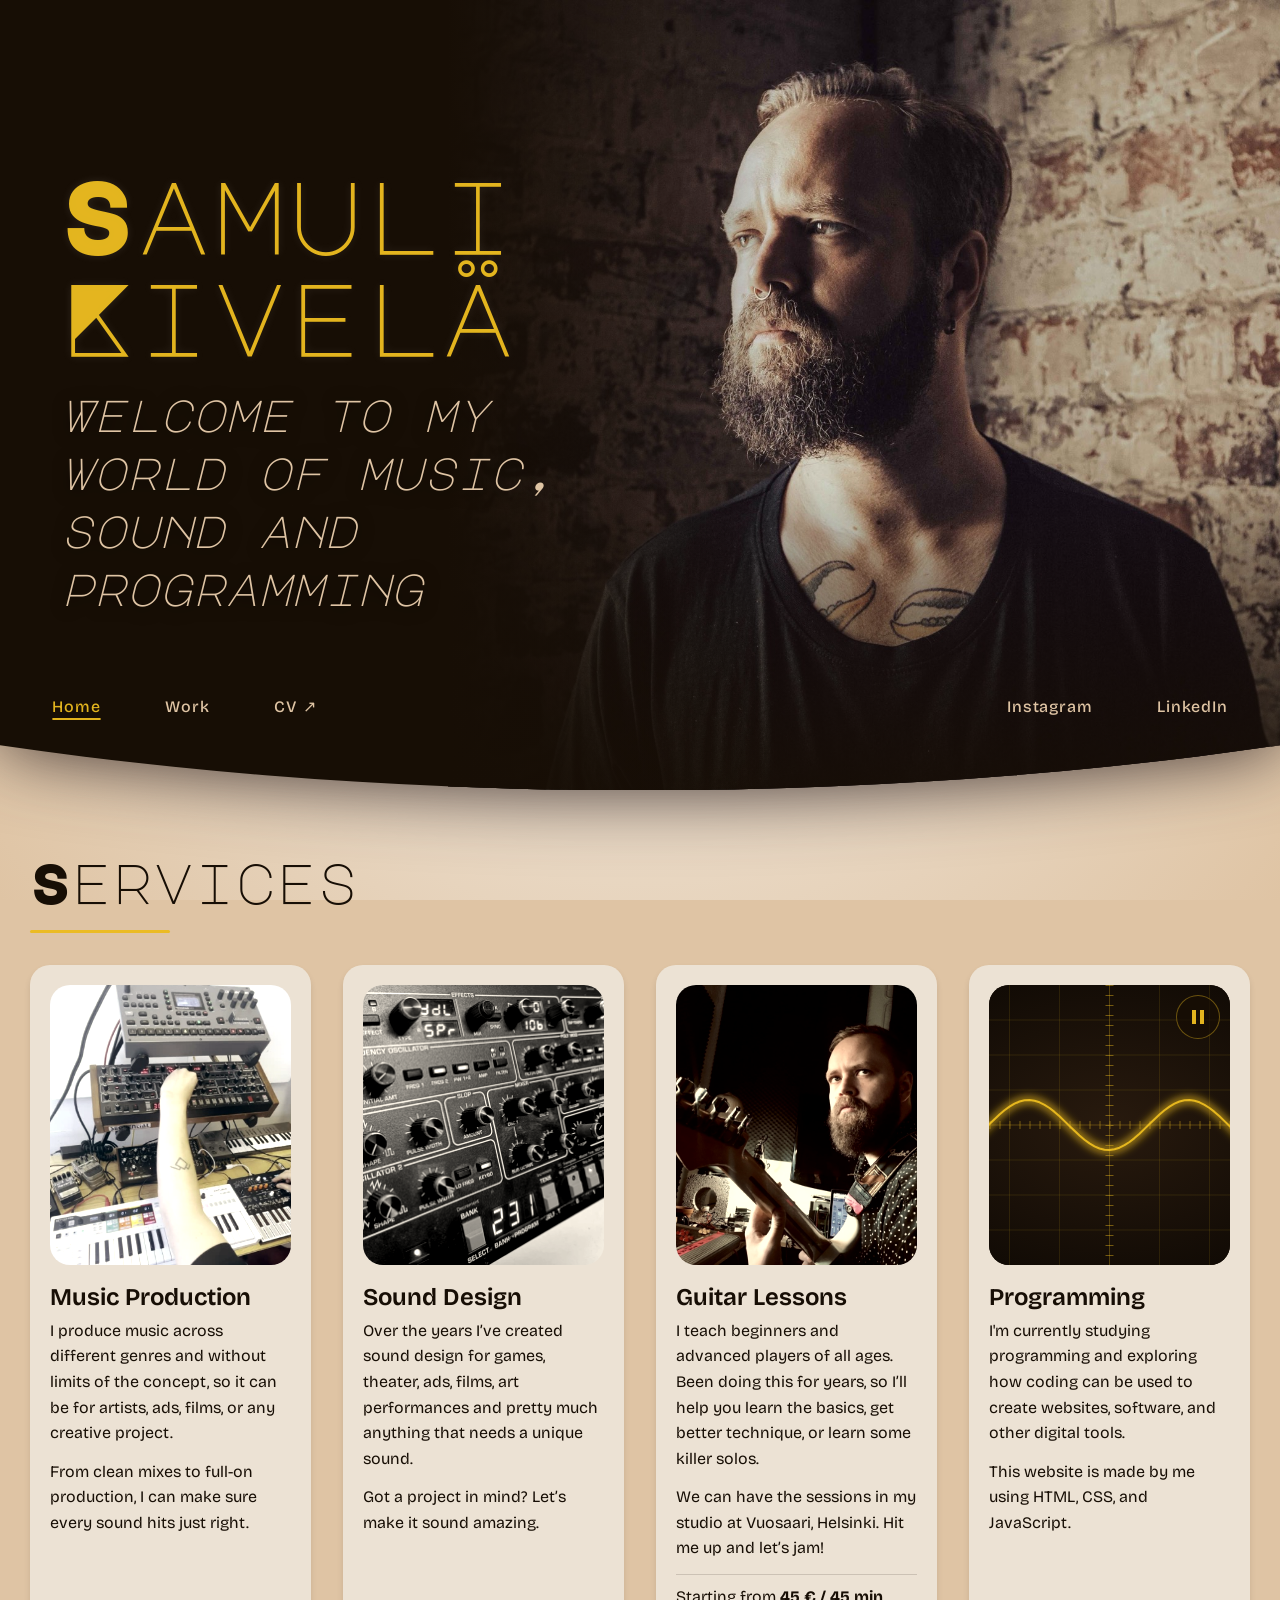
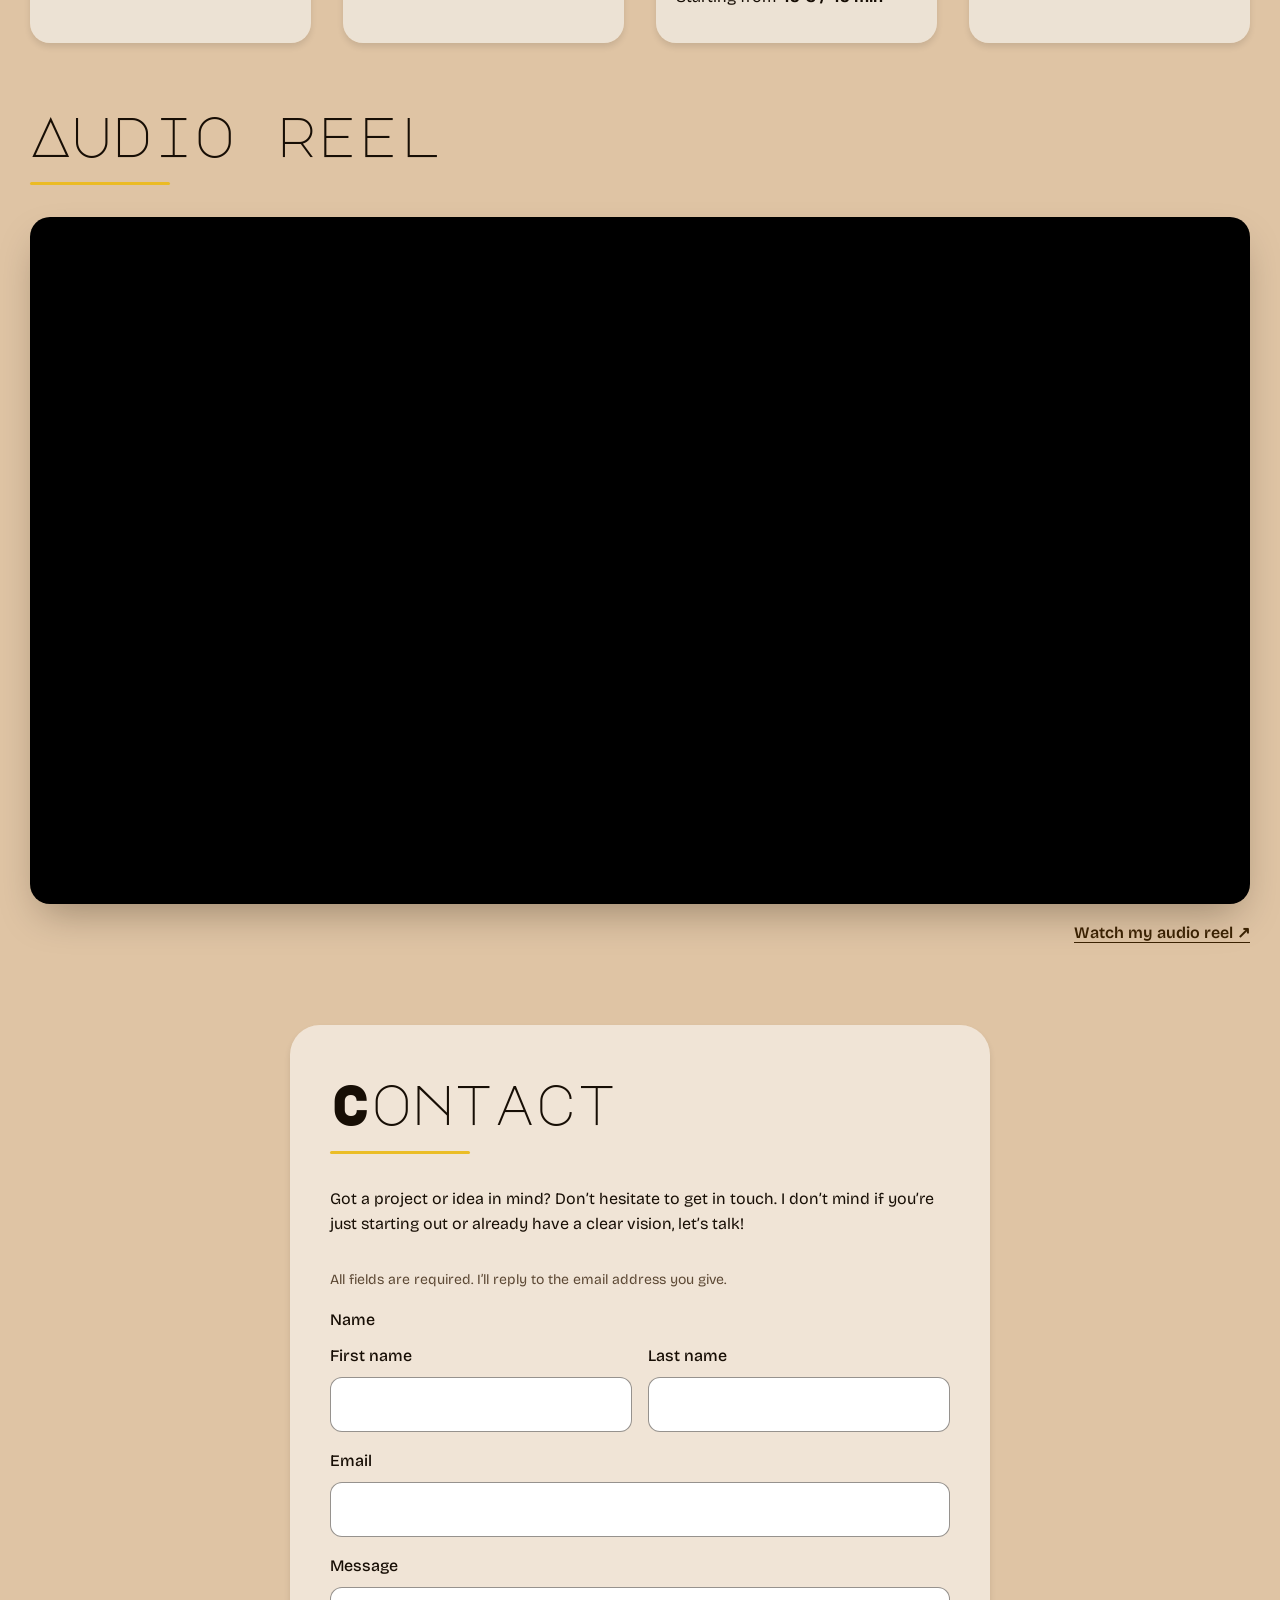
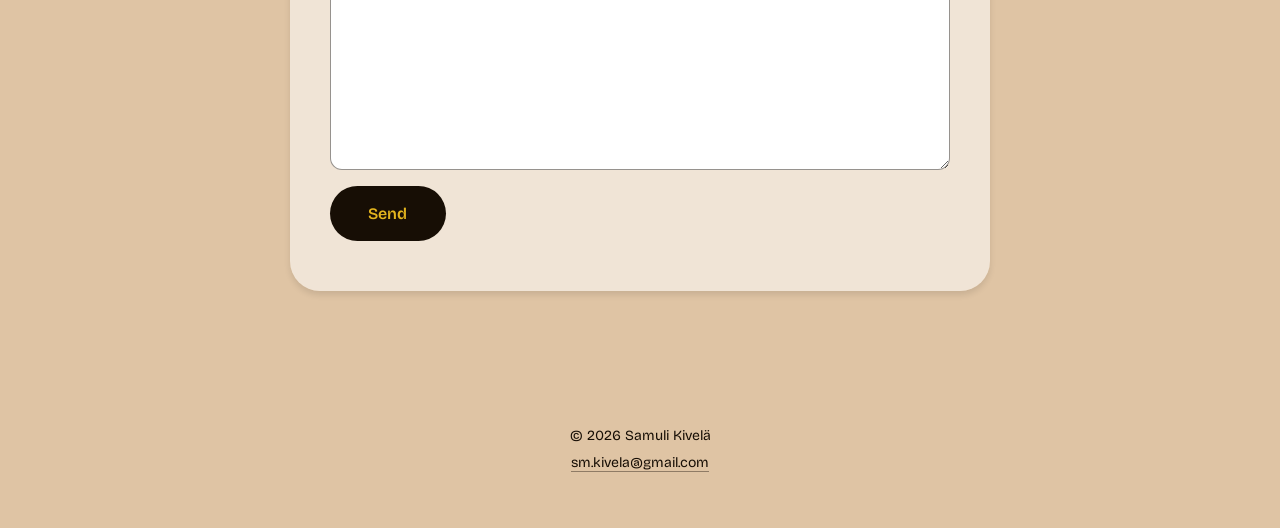
==== commit d8300660: "SamuliKivela: lomake Netlify Formsiin ja oma domain - Yhteyslomake lähettää viestit Netlify Formsiin" ====
--- a/index.html
+++ b/index.html
@@ -12,8 +12,8 @@
     <meta property="og:type" content="website">
     <meta property="og:title" content="Samuli Kivelä">
     <meta property="og:description" content="Welcome to my world of music, sound and programming">
-    <meta property="og:url" content="https://smkivela.github.io/WEBPAGES/SamuliKivela/index.html">
-    <meta property="og:image" content="https://smkivela.github.io/WEBPAGES/SamuliKivela/Kuvat/headertaustaog.jpg">
+    <meta property="og:url" content="https://samulikivela.com/index.html">
+    <meta property="og:image" content="https://samulikivela.com/Kuvat/headertaustaog.jpg">
     <meta property="og:image:alt" content="Samuli Kivelä, musician and sound designer">
     <meta property="og:image:width" content="1200">
     <meta property="og:image:height" content="630">
@@ -278,14 +278,24 @@
                 let’s talk!
             </p>
 
-            <!-- Lomake avaa käyttäjän sähköpostiohjelman valmiiksi täytetyllä viestillä.
-                 Ilman JavaScriptiä action="mailto:" toimii varalla. -->
-
-            <form id="yhteyslomake" action="mailto:sm.kivela@gmail.com" method="post" enctype="text/plain"
+            <!-- Lomake lähetetään Netlify Formsiin, joka välittää viestin sähköpostiin.
+                 JavaScript lähettää sen sivulla pysyen. Ilman JavaScriptiä selain
+                 siirtyy kiitossivulle (action). -->
+
+            <form id="yhteyslomake" name="contact" method="POST" action="thanks.html"
+                  data-netlify="true" netlify-honeypot="bot-field"
                   aria-describedby="lomake-ohje">
 
+                <!-- Netlify tunnistaa lomakkeen tästä nimestä -->
+                <input type="hidden" name="form-name" value="contact">
+
+                <!-- Roskapostiansa: ihminen ei näe kenttää, botti täyttää sen -->
+                <p class="ansa" aria-hidden="true">
+                    <label>Leave this empty <input name="bot-field" tabindex="-1" autocomplete="off"></label>
+                </p>
+
                 <p id="lomake-ohje" class="lomake-ohje">
-                    All fields are required. Sending opens your email app with the message ready to go.
+                    All fields are required. I’ll reply to the email address you give.
                 </p>
 
                 <fieldset>
@@ -483,33 +493,41 @@
     </script>
 
 
-    <!-- CLAUDEN TEKEMÄ LOMAKKEEN LÄHETYS -->
+    <!-- CLAUDEN TEKEMÄ LOMAKKEEN LÄHETYS (Netlify Forms) -->
 
     <script>
     (function () {
         const lomake = document.querySelector("#yhteyslomake");
         const tila = lomake.querySelector(".lomake-tila");
-
-        lomake.addEventListener("submit", (e) => {
+        const nappi = lomake.querySelector("button[type=submit]");
+
+        lomake.addEventListener("submit", async (e) => {
             e.preventDefault();
 
             // Selaimen oma tarkistus (pakolliset kentät, sähköpostin muoto)
             if (!lomake.reportValidity()) return;
 
-            const data = new FormData(lomake);
-            const nimi = `${data.get("first-name")} ${data.get("last-name")}`.trim();
-
-            const aihe = `Message from ${nimi} via samulikivela.com`;
-            const viesti = `${data.get("message")}\n\n${nimi}\n${data.get("email")}`;
-
-            window.location.href =
-                "mailto:sm.kivela@gmail.com" +
-                "?subject=" + encodeURIComponent(aihe) +
-                "&body=" + encodeURIComponent(viesti);
-
-            tila.textContent =
-                "Your email app should now open with the message. " +
-                "If nothing happened, email me directly at sm.kivela@gmail.com.";
+            nappi.disabled = true;
+            tila.textContent = "Sending…";
+
+            try {
+                const vastaus = await fetch("/", {
+                    method: "POST",
+                    headers: { "Content-Type": "application/x-www-form-urlencoded" },
+                    body: new URLSearchParams(new FormData(lomake)).toString()
+                });
+
+                if (!vastaus.ok) throw new Error(vastaus.status);
+
+                lomake.reset();
+                tila.textContent = "Thanks! Your message has been sent. I’ll get back to you soon.";
+            } catch (virhe) {
+                tila.textContent =
+                    "Sorry, the message could not be sent. " +
+                    "Please email me directly at sm.kivela@gmail.com.";
+            } finally {
+                nappi.disabled = false;
+            }
         });
     })();
     </script>
--- a/css/style.css
+++ b/css/style.css
@@ -543,6 +543,20 @@
     display: none;
 }
 
+#contact button:disabled {
+    opacity: 0.6;
+    cursor: wait;
+}
+
+/* Roskapostiansa piiloon kaikilta ihmisiltä */
+.ansa {
+    position: absolute;
+    left: -9999px;
+    width: 1px;
+    height: 1px;
+    overflow: hidden;
+}
+
 
 /* FOOTER */
 
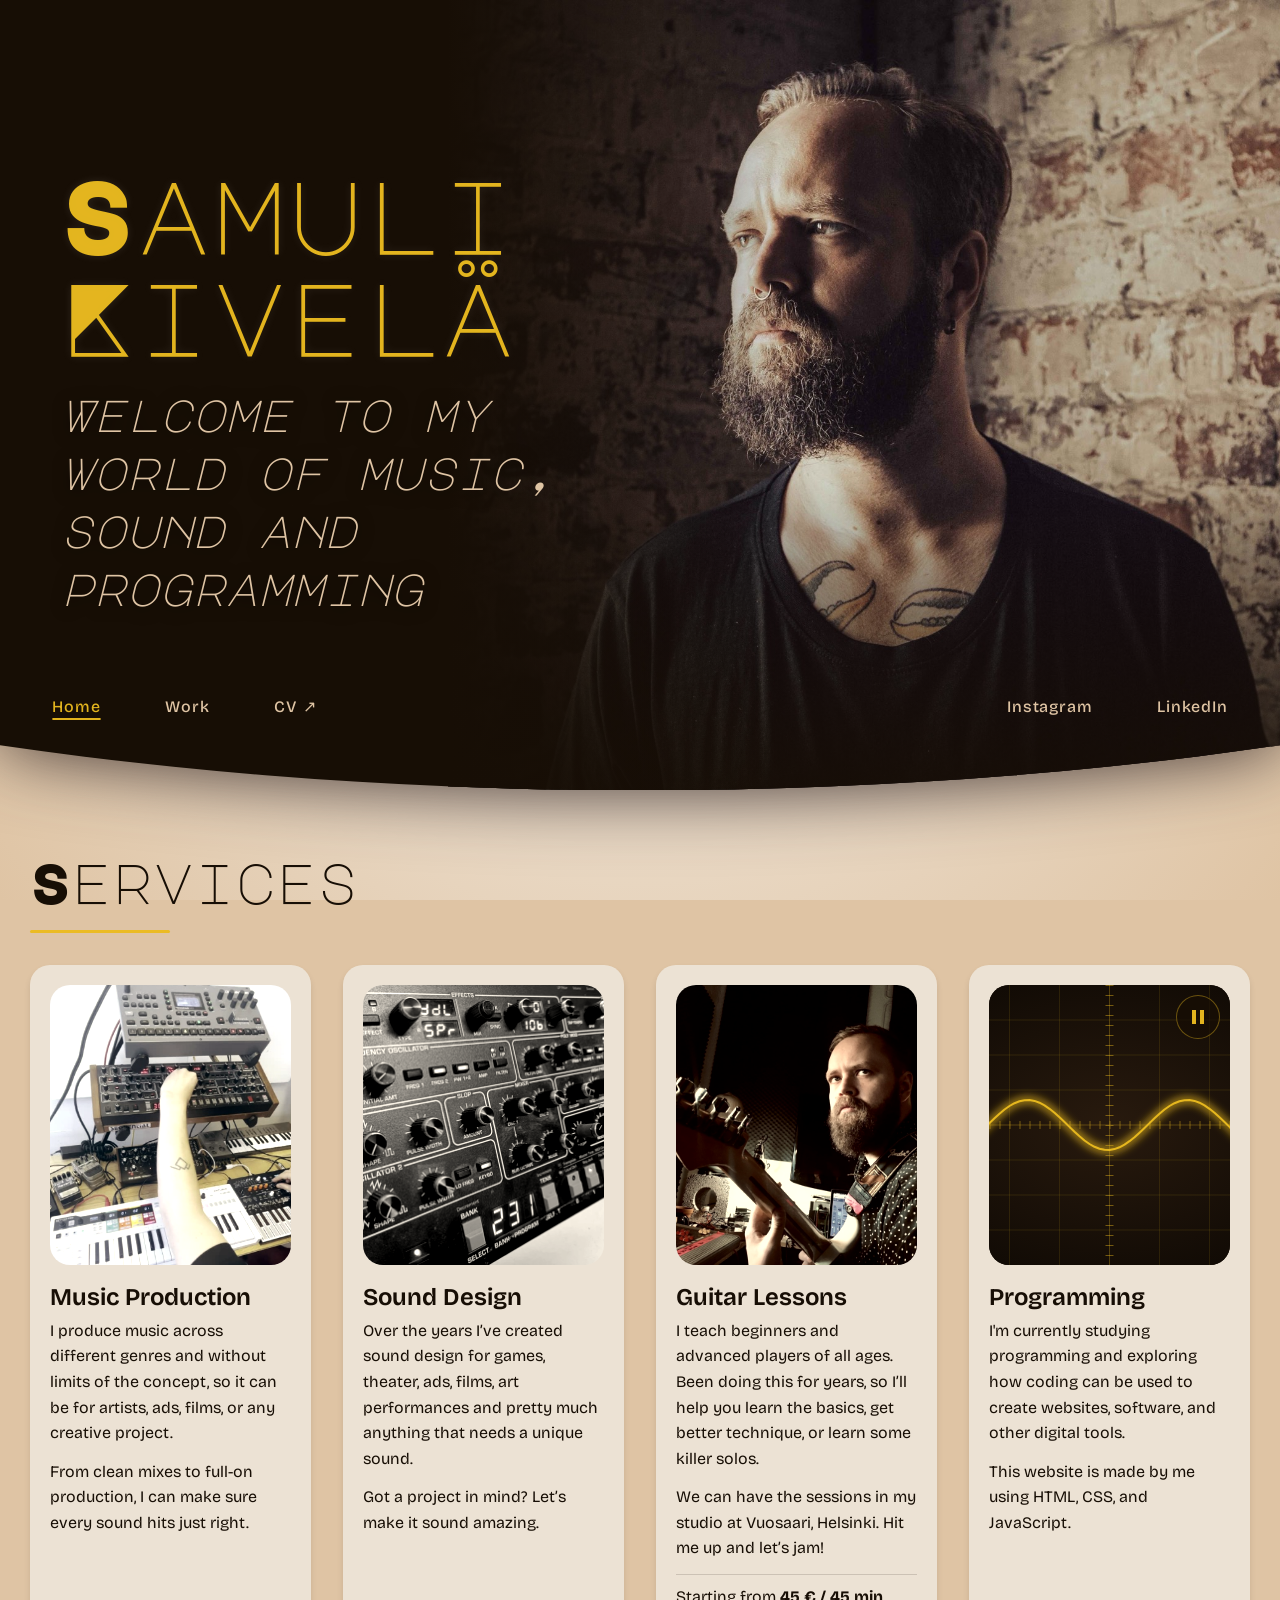
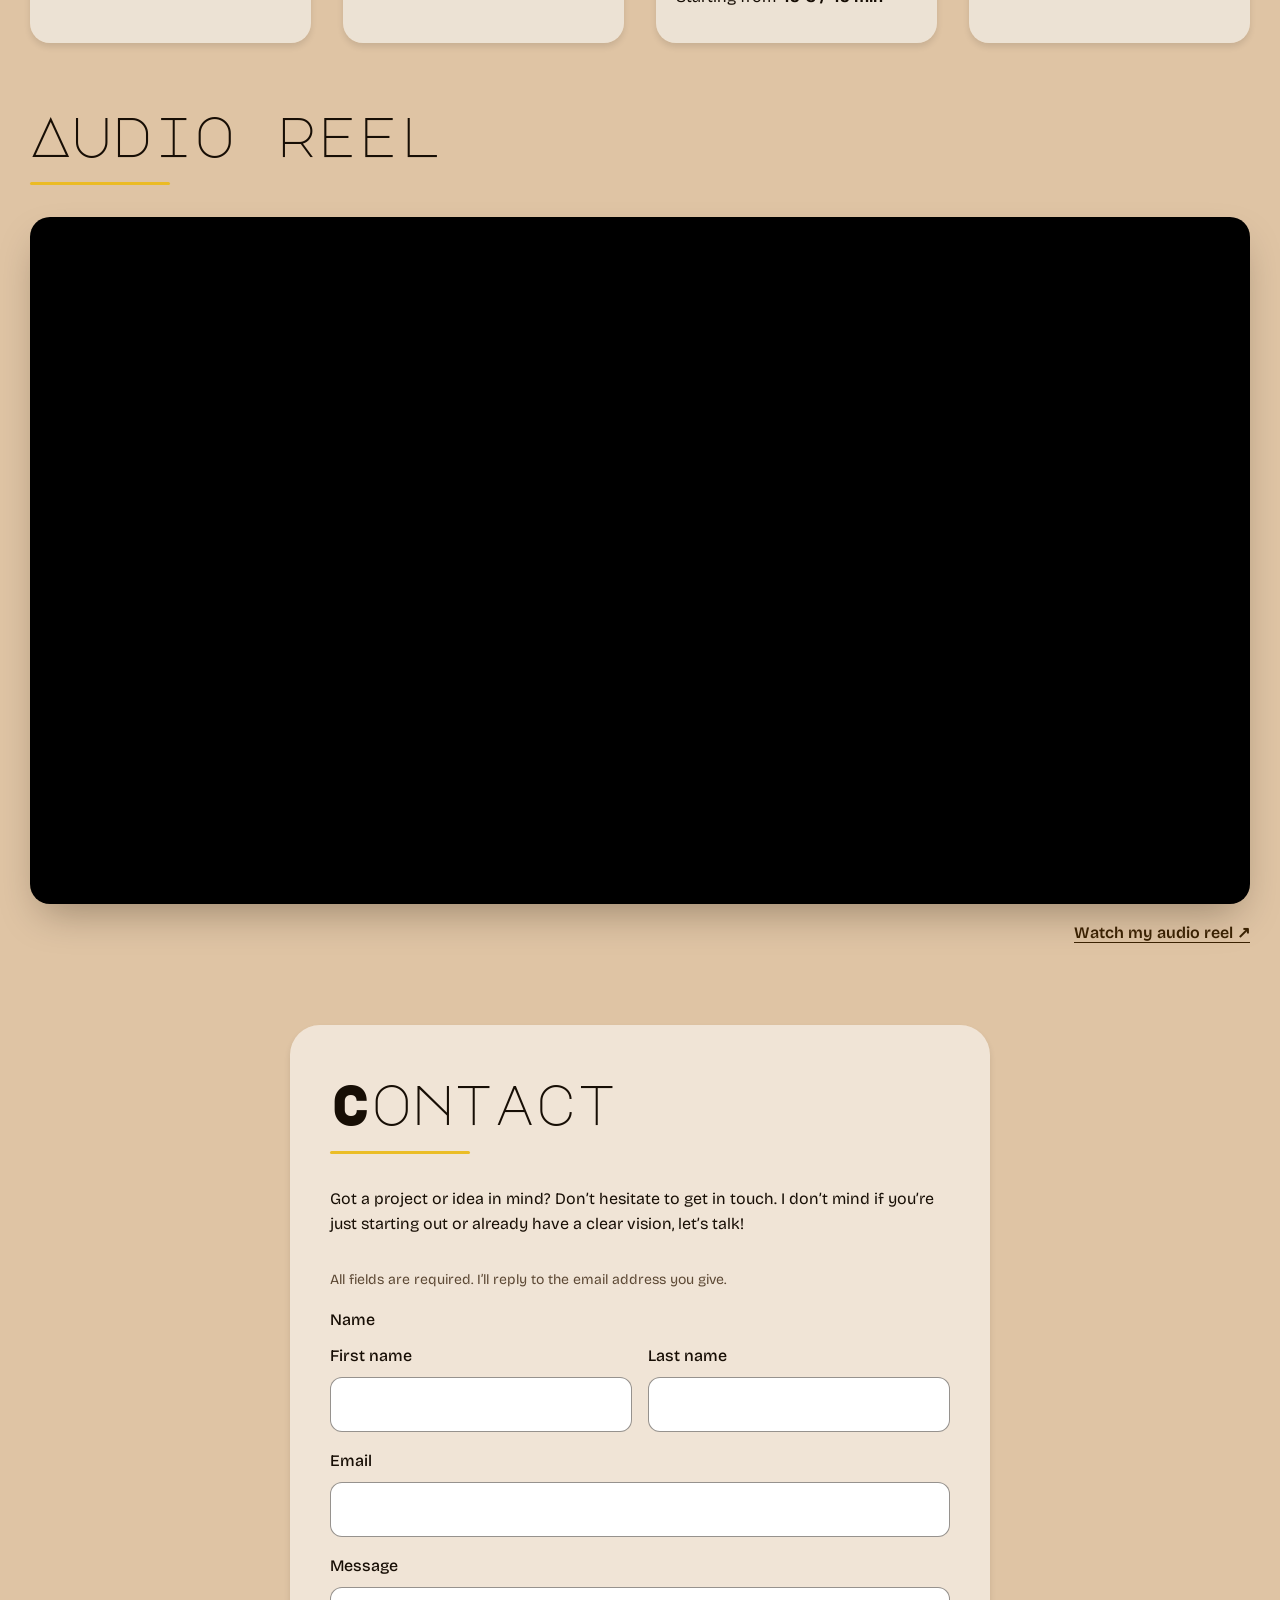
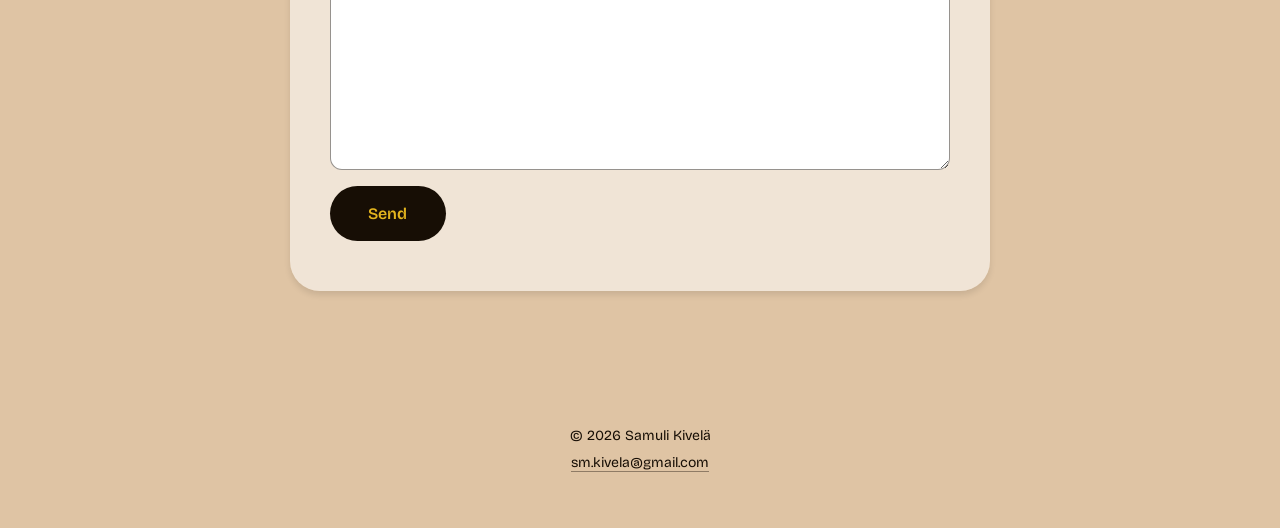
==== commit 68b15f23: "SamuliKivela: hampurilaisvalikko mobiilinavigaatioon Co-Authored-By: Claude Opus 5.5 <noreply@anthro" ====
--- a/index.html
+++ b/index.html
@@ -55,6 +55,15 @@
             <!-- KAKSI NAVIGAATIOTA -->
 
             <div class="header-nav">
+
+                <!-- HAMPURILAISNAPPI: näkyy vain mobiilissa -->
+
+                <button type="button" class="valikko-nappi" aria-expanded="false"
+                        aria-controls="nav-paneeli" aria-label="Open menu" hidden>
+                    <span class="valikko-ikoni" aria-hidden="true"></span>
+                </button>
+
+                <div class="nav-paneeli" id="nav-paneeli">
 
                 <!-- SIVUN NAVIGAATIO -->
 
@@ -89,6 +98,8 @@
                     </ul>
                 </nav>
 
+                </div> <!-- /nav-paneeli -->
+
             </div>
 
         </header>
@@ -532,6 +543,46 @@
     })();
     </script>
 
+    <!-- CLAUDEN TEKEMÄ HAMPURILAISVALIKKO (mobiili) -->
+
+    <script>
+    (function () {
+        const navi = document.querySelector(".header-nav");
+        const nappi = navi.querySelector(".valikko-nappi");
+        const mobiili = window.matchMedia("(max-width: 800px)");
+
+        // Ilman JavaScriptiä valikko näkyy aina auki, joten nappi otetaan käyttöön vasta tässä
+        navi.classList.add("on-valikko");
+        nappi.hidden = false;
+
+        function aseta(auki) {
+            nappi.setAttribute("aria-expanded", String(auki));
+            nappi.setAttribute("aria-label", auki ? "Close menu" : "Open menu");
+            navi.classList.toggle("auki", auki);
+        }
+
+        nappi.addEventListener("click", () => {
+            aseta(nappi.getAttribute("aria-expanded") !== "true");
+        });
+
+        // Esc sulkee ja palauttaa fokuksen napille
+        document.addEventListener("keydown", (e) => {
+            if (e.key === "Escape" && navi.classList.contains("auki")) {
+                aseta(false);
+                nappi.focus();
+            }
+        });
+
+        // Klikkaus valikon ulkopuolelle tai linkkiin sulkee
+        document.addEventListener("click", (e) => {
+            if (!navi.contains(e.target) || e.target.closest("a")) aseta(false);
+        });
+
+        // Isolle näytölle siirryttäessä valikko kiinni
+        mobiili.addEventListener("change", () => aseta(false));
+    })();
+    </script>
+
 </body>
 
 </html>
--- a/css/style.css
+++ b/css/style.css
@@ -215,6 +215,15 @@
 }
 
 
+/* Työpöydällä paneeli on "läpinäkyvä": navit asettuvat suoraan .header-navin sisään */
+.nav-paneeli {
+    display: contents;
+}
+
+.valikko-nappi {
+    display: none;
+}
+
 .navi {
     list-style: none;
 
@@ -956,15 +965,17 @@
         padding-bottom: 40px;
     }
 
-    /* navigaatio ylös */
+    /* navigaatio ylös oikeaan reunaan */
     .header-nav {
         order: -1;
+        position: relative;
+        z-index: 2;
         margin-top: 0;
-        flex-direction: column;
-        align-items: flex-end;
-        gap: 10px;
-
-        padding: 20px 15px 40px;
+        justify-content: flex-end;
+        align-items: flex-start;
+
+        padding: 14px 15px 40px;
+        text-align: left;
     }
 
     /* otsikko ja slogan alas */
@@ -972,15 +983,124 @@
         margin-top: auto;
     }
 
+
+    /* HAMPURILAISVALIKKO */
+
+    .valikko-nappi {
+        display: grid;
+        place-items: center;
+
+        width: 48px;
+        height: 48px;
+        padding: 0;
+
+        color: var(--Tekstivärivaalea);
+        background: color-mix(in srgb, var(--Tumma-tausta) 60%, transparent);
+        border: 1px solid color-mix(in srgb, var(--Tekstivärivaalea) 35%, transparent);
+        border-radius: 50%;
+
+        cursor: pointer;
+        transition: color 0.3s ease, border-color 0.3s ease;
+    }
+
+    .valikko-nappi[hidden] {
+        display: none;
+    }
+
+    .valikko-nappi[aria-expanded="true"] {
+        color: var(--Tekstivärikulta);
+        border-color: var(--Tekstivärikulta);
+    }
+
+    /* Kolme viivaa: keskiviiva + ::before ja ::after. Auki-tilassa ristiksi. */
+    .valikko-ikoni,
+    .valikko-ikoni::before,
+    .valikko-ikoni::after {
+        display: block;
+        width: 22px;
+        height: 2px;
+        background: currentColor;
+        border-radius: 2px;
+        transition: transform 0.3s ease, background-color 0.3s ease;
+    }
+
+    .valikko-ikoni {
+        position: relative;
+    }
+
+    .valikko-ikoni::before,
+    .valikko-ikoni::after {
+        content: "";
+        position: absolute;
+        left: 0;
+    }
+
+    .valikko-ikoni::before { transform: translateY(-7px); }
+    .valikko-ikoni::after  { transform: translateY(7px); }
+
+    .valikko-nappi[aria-expanded="true"] .valikko-ikoni {
+        background-color: transparent;
+    }
+
+    .valikko-nappi[aria-expanded="true"] .valikko-ikoni::before {
+        transform: rotate(45deg);
+    }
+
+    .valikko-nappi[aria-expanded="true"] .valikko-ikoni::after {
+        transform: rotate(-45deg);
+    }
+
+
+    /* Paneeli: ilman JavaScriptiä aina näkyvissä, muuten avautuu napista */
+    .nav-paneeli {
+        display: flex;
+        flex-direction: column;
+        min-width: 210px;
+        padding: 8px;
+
+        background: color-mix(in srgb, var(--Tumma-tausta) 92%, transparent);
+        border: 1px solid color-mix(in srgb, var(--Tekstivärikulta) 30%, transparent);
+        border-radius: var(--radius-m);
+        box-shadow: 0 18px 40px -12px rgba(0, 0, 0, 0.7);
+    }
+
+    .on-valikko .nav-paneeli {
+        position: absolute;
+        top: 72px;
+        right: 15px;
+
+        visibility: hidden;
+        opacity: 0;
+        translate: 0 -8px;
+        transition: opacity 0.25s ease, translate 0.25s ease, visibility 0s linear 0.25s;
+    }
+
+    .on-valikko.auki .nav-paneeli {
+        visibility: visible;
+        opacity: 1;
+        translate: 0 0;
+        transition: opacity 0.25s ease, translate 0.25s ease, visibility 0s;
+    }
+
     .navi {
-        display: grid;
-        grid-template-columns: 1fr;
-        gap: 8px;
-        align-items: flex-start;
-    }
-
-    #navigointi-right .navi {
-        align-items: flex-end;
+        flex-direction: column;
+        gap: 0;
+    }
+
+    /* Ohut viiva sivunavigaation ja somen väliin */
+    #navigointi-right {
+        margin-top: 6px;
+        padding-top: 6px;
+        border-top: 1px solid color-mix(in srgb, var(--Tekstivärivaalea) 20%, transparent);
+    }
+
+    .navinappi {
+        font-size: 1rem;
+        padding: 0.6em 1em;
+    }
+
+    .navinappi:hover {
+        scale: none;
     }
 }
 
@@ -996,32 +1116,6 @@
     header {
         min-height: 92svh;
         text-align: left;
-    }
-
-    /* navigaatio ylös, kokonaan vaakaan, space-between */
-
-    .header-nav {
-        order: -1;
-        flex-direction: row;
-        justify-content: space-between;
-        align-items: center;
-        gap: 4px;
-        padding: 14px 8px 40px;
-    }
-
-    .navi,
-    #navigointi-right .navi {
-        display: flex;
-        flex-wrap: nowrap;
-        justify-content: flex-start;
-        align-items: center;
-        gap: 0;
-    }
-
-    .navinappi {
-        font-size: 0.8125rem;
-        padding: 0.5em 0.55em;
-        white-space: nowrap;
     }
 
     /* otsikko vasemmalle, alas */
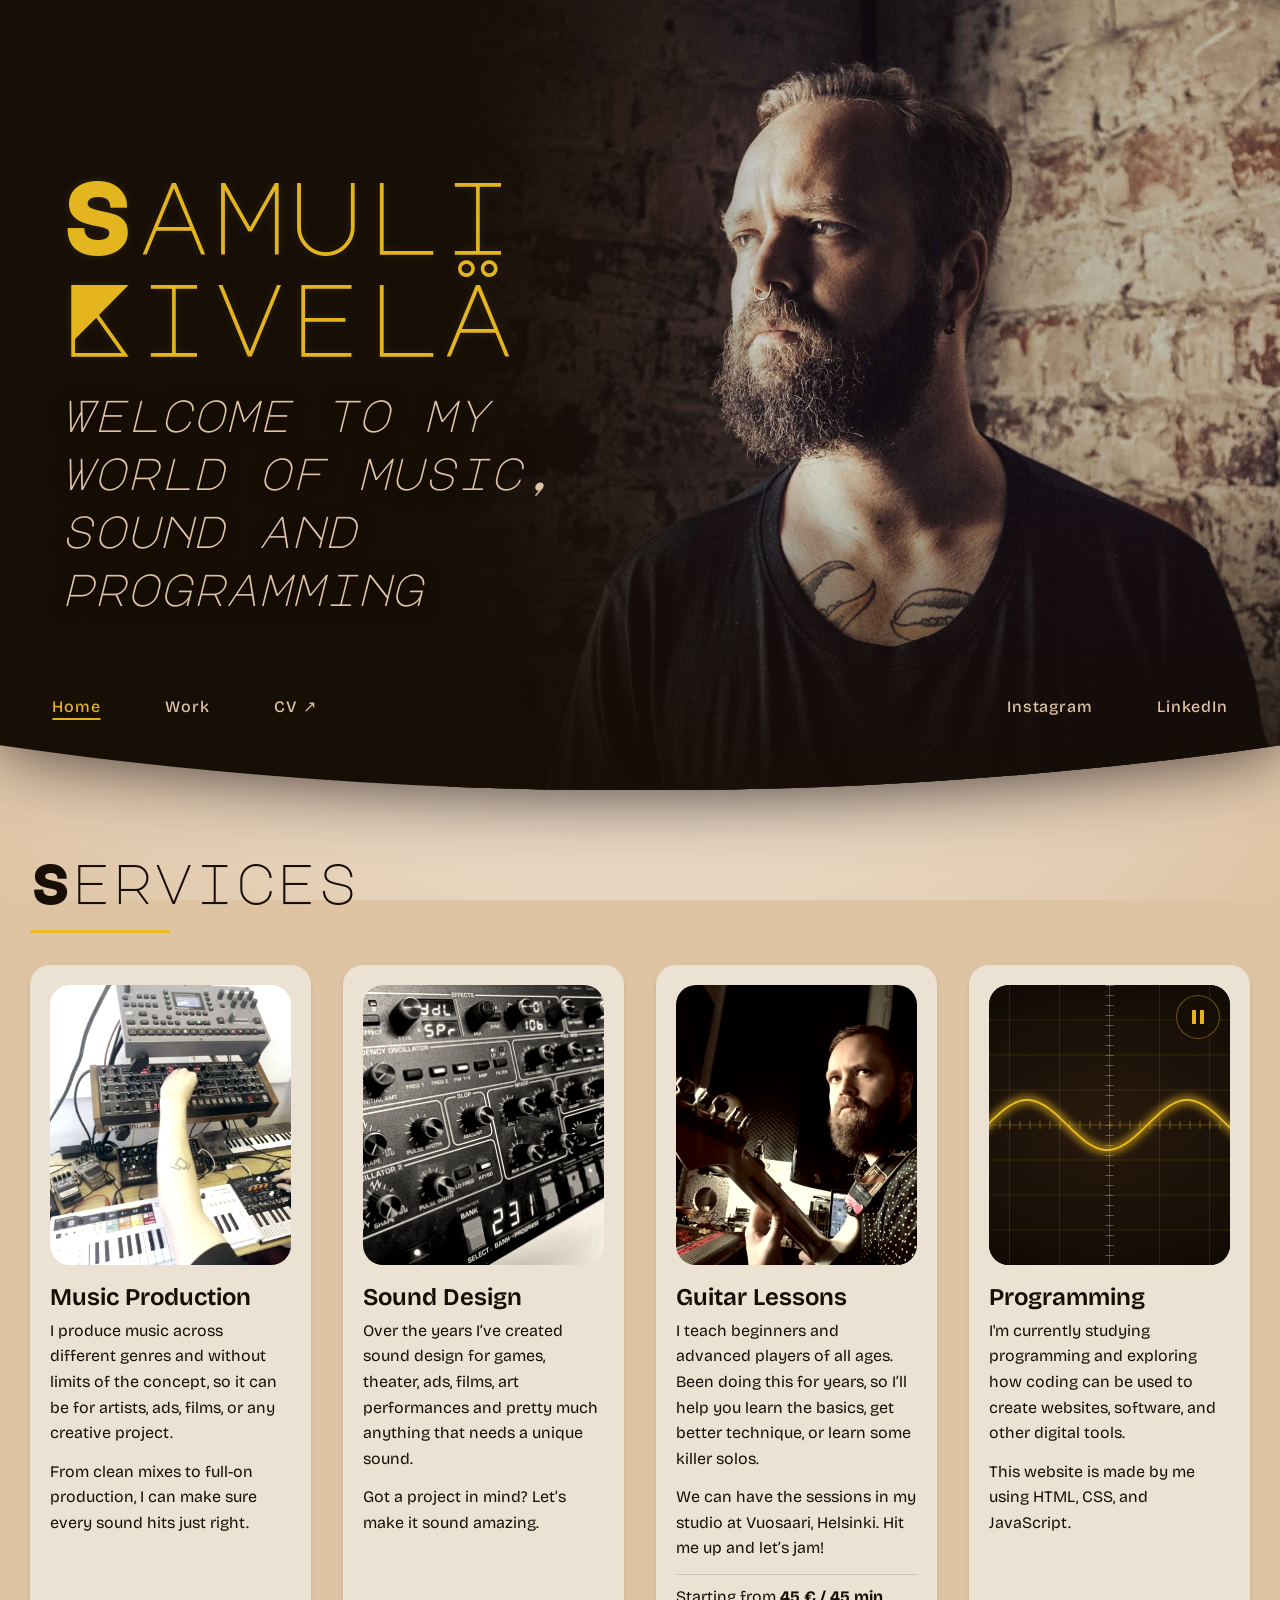
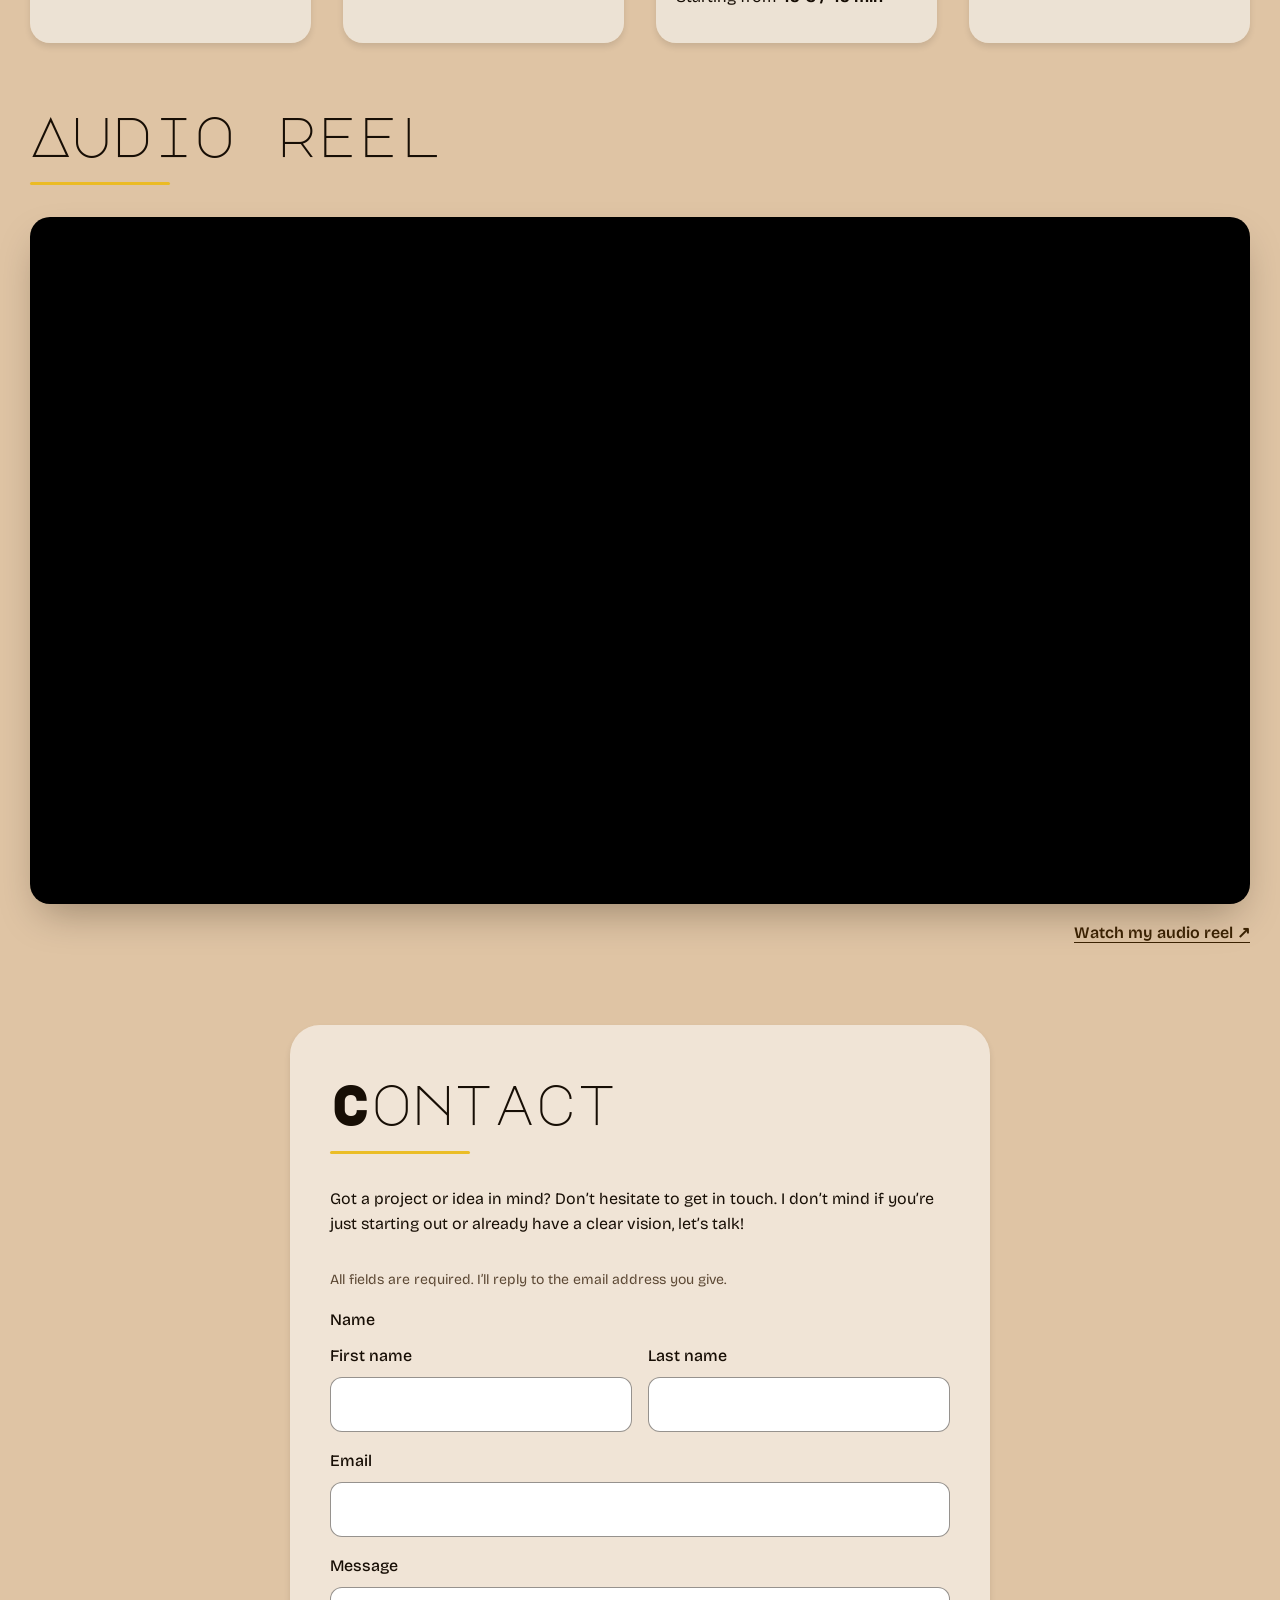
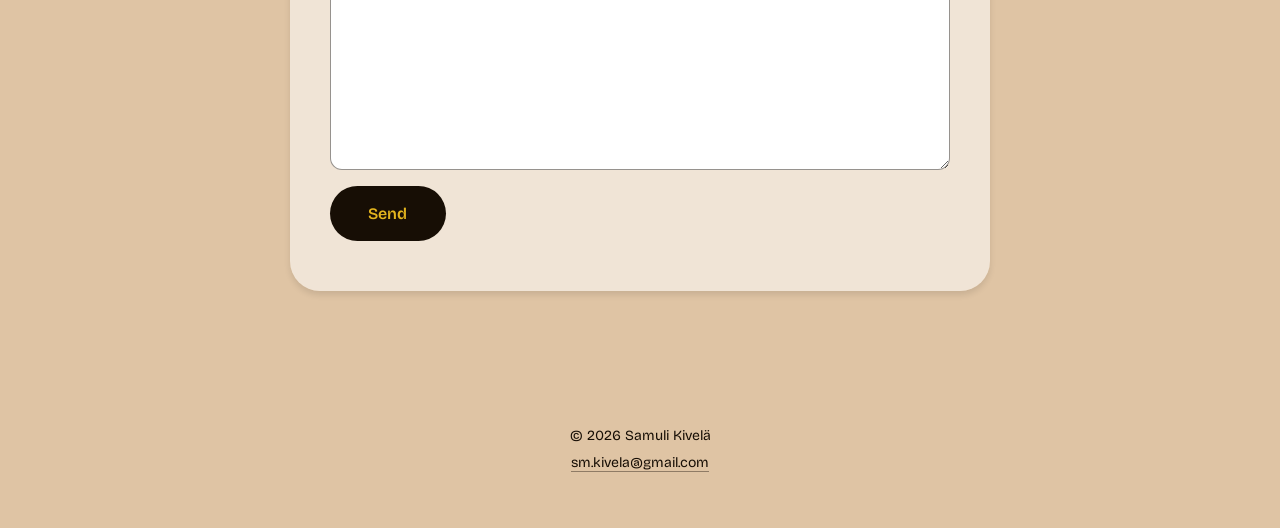
==== commit 9aec9a78: "SamuliKivela: header samankokoiseksi kaikilla sivuilla, kommenttien siivous Co-Authored-By: Claude O" ====
--- a/index.html
+++ b/index.html
@@ -358,7 +358,7 @@
     </footer>
 
 
-    <!-- CLAUDEN TEKEMÄ ANIMOITU ÄÄNIAALTO -->
+    <!-- ANIMOITU ÄÄNIAALTO -->
 
     <script>
     (function () {
@@ -378,6 +378,7 @@
 
         // Animaation tila: käyttäjä voi pysäyttää sen, ja se pysähtyy
         // itsestään, kun aalto ei ole näkyvissä (säästää akkua).
+
         let kayttajaPysaytti = window.matchMedia("(prefers-reduced-motion: reduce)").matches;
         let naytolla = true;
         let animaatioId = null;
@@ -388,6 +389,7 @@
             tavoite.amp = 1 - (e.clientY - r.top) / r.height; // 0 → 1
 
             // Pysäytettynäkin aalto reagoi hiireen, mutta ei liiku itsestään
+
             if (kayttajaPysaytti) {
                 nykyinen.amp = tavoite.amp;
                 nykyinen.freq = tavoite.freq;
@@ -415,7 +417,9 @@
         }
 
         function animoi() {
+
             // pehmeä siirtymä kohti tavoitearvoja
+
             nykyinen.amp += (tavoite.amp - nykyinen.amp) * 0.08;
             nykyinen.freq += (tavoite.freq - nykyinen.freq) * 0.08;
             vaihe += 0.01 + nykyinen.freq * 0.01;
@@ -458,12 +462,14 @@
     </script>
 
 
-    <!-- CLAUDEN TEKEMÄ SCROLL-ANIMAATIO -->
+    <!-- SCROLL-ANIMAATIO -->
 
     <script>
     (function () {
+
         // Ei animaatiota, jos käyttäjä on pyytänyt vähemmän liikettä
         // tai selain ei tue IntersectionObserveria
+
         if (
             window.matchMedia("(prefers-reduced-motion: reduce)").matches ||
             !("IntersectionObserver" in window)
@@ -480,14 +486,17 @@
                 if (!merkinta.isIntersecting) return;
 
                 // Jos useampi elementti ilmestyy yhtä aikaa, ne tulevat porrastetusti
+
                 merkinta.target.style.transitionDelay = jarjestys * 0.12 + "s";
                 merkinta.target.classList.add("nakyvissa");
                 jarjestys++;
 
                 // Animaatio tapahtuu vain kerran
+
                 tarkkailija.unobserve(merkinta.target);
 
                 // Viive pois animaation jälkeen, ettei se hidasta hover-efektiä
+
                 merkinta.target.addEventListener("transitionend", () => {
                     merkinta.target.style.transitionDelay = "";
                 }, { once: true });
@@ -504,7 +513,7 @@
     </script>
 
 
-    <!-- CLAUDEN TEKEMÄ LOMAKKEEN LÄHETYS (Netlify Forms) -->
+    <!-- LOMAKKEEN LÄHETYS (Netlify Forms) -->
 
     <script>
     (function () {
@@ -516,6 +525,7 @@
             e.preventDefault();
 
             // Selaimen oma tarkistus (pakolliset kentät, sähköpostin muoto)
+
             if (!lomake.reportValidity()) return;
 
             nappi.disabled = true;
@@ -543,7 +553,7 @@
     })();
     </script>
 
-    <!-- CLAUDEN TEKEMÄ HAMPURILAISVALIKKO (mobiili) -->
+    <!-- HAMPURILAISVALIKKO (mobiili) -->
 
     <script>
     (function () {
@@ -552,6 +562,7 @@
         const mobiili = window.matchMedia("(max-width: 800px)");
 
         // Ilman JavaScriptiä valikko näkyy aina auki, joten nappi otetaan käyttöön vasta tässä
+
         navi.classList.add("on-valikko");
         nappi.hidden = false;
 
@@ -566,6 +577,7 @@
         });
 
         // Esc sulkee ja palauttaa fokuksen napille
+
         document.addEventListener("keydown", (e) => {
             if (e.key === "Escape" && navi.classList.contains("auki")) {
                 aseta(false);
@@ -574,11 +586,13 @@
         });
 
         // Klikkaus valikon ulkopuolelle tai linkkiin sulkee
+
         document.addEventListener("click", (e) => {
             if (!navi.contains(e.target) || e.target.closest("a")) aseta(false);
         });
 
         // Isolle näytölle siirryttäessä valikko kiinni
+        
         mobiili.addEventListener("change", () => aseta(false));
     })();
     </script>
--- a/css/style.css
+++ b/css/style.css
@@ -944,12 +944,26 @@
         padding: 0 0 0 60px;
         max-width: 55%;
 
+        /* Aina kahden rivin korkeus, jotta header on joka sivulla yhtä korkea
+           (Home-otsikko on kaksirivinen, Work yksirivinen) */
+        min-height: 2em;
+
         font-size: clamp(3rem, 8vw, 9rem);
     }
 
+    /* Slogan rivittyy sivusta riippuen eri määrälle rivejä, joten varataan
+       aina neljän rivin tila, ettei headerin korkeus vaihtele sivujen välillä */
     #slogan {
         padding: 0 0 0 60px;
         max-width: 45%;
+        min-height: calc(4 * 1.3em);
+    }
+}
+
+/* Kapealla työpöydällä Home-slogan rivittyy viidelle riville */
+@media (min-width: 801px) and (max-width: 1000px) {
+    #slogan {
+        min-height: calc(5 * 1.3em);
     }
 }
 
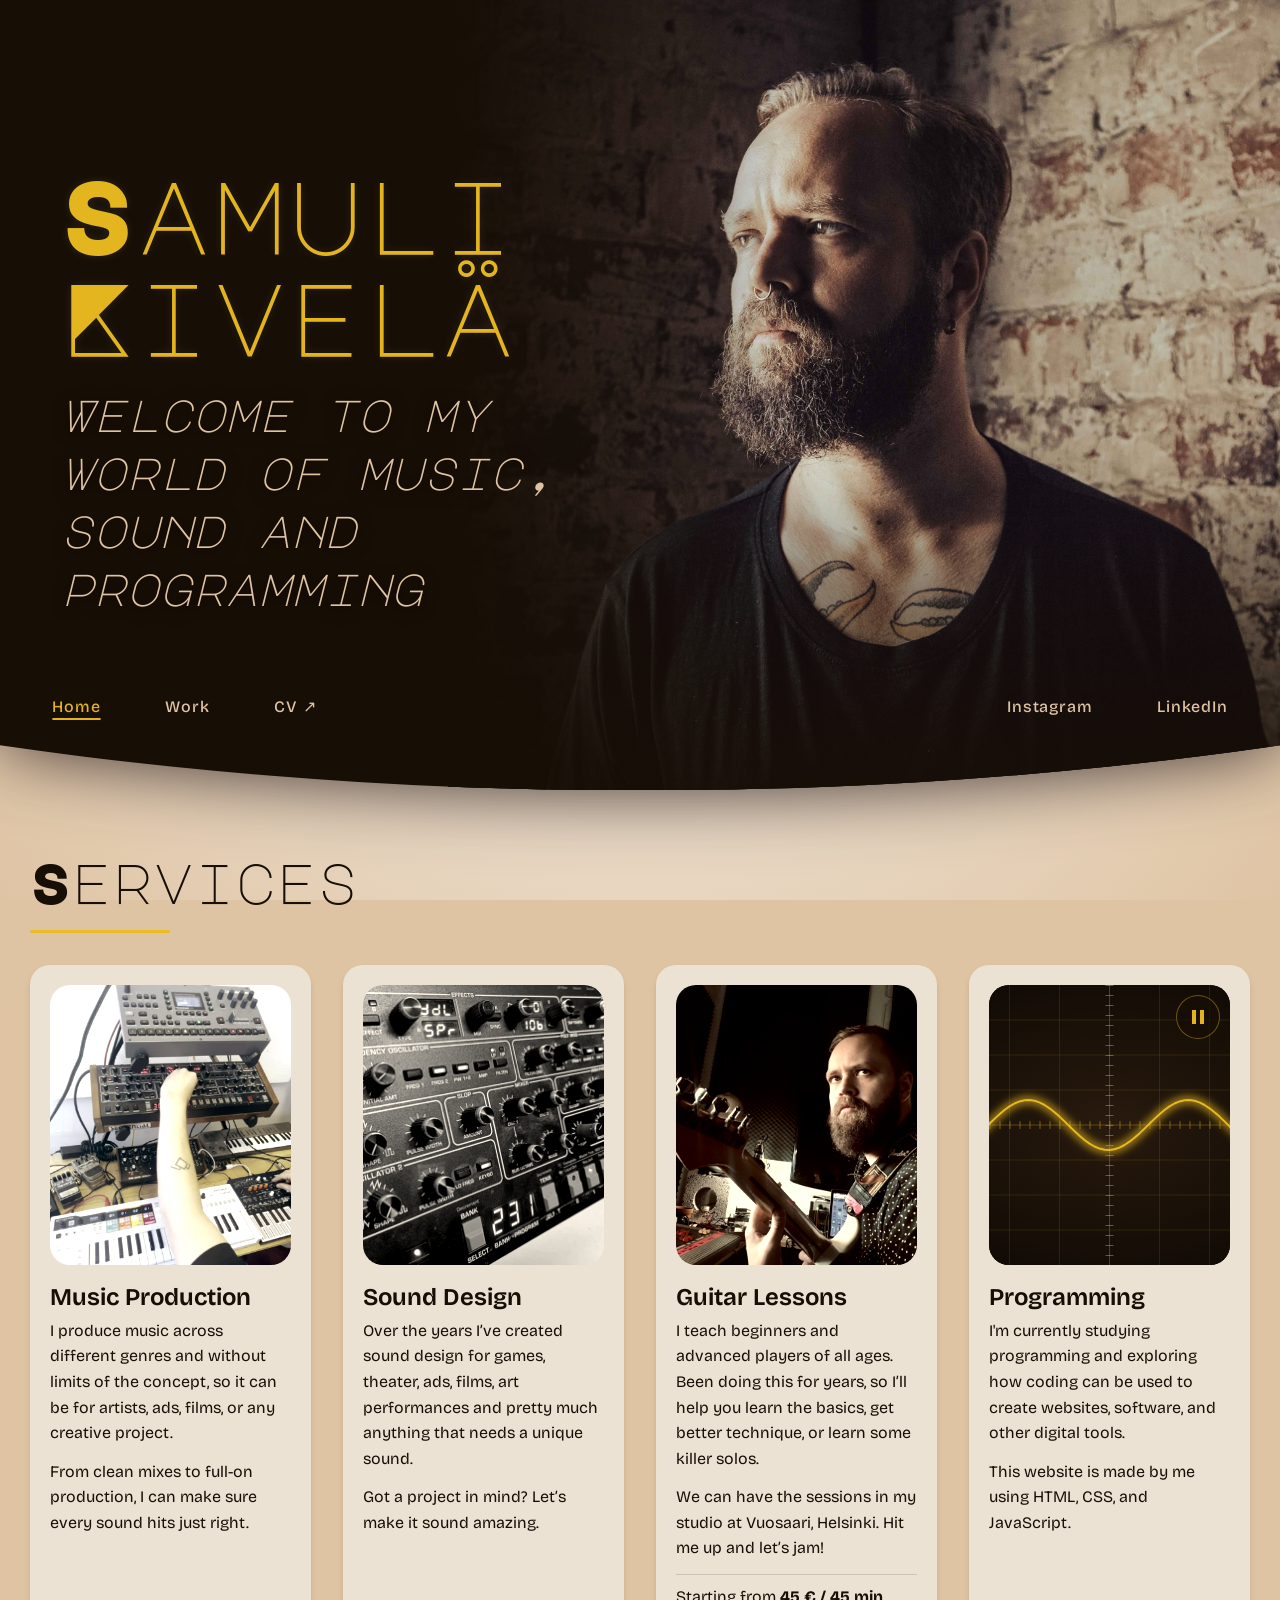
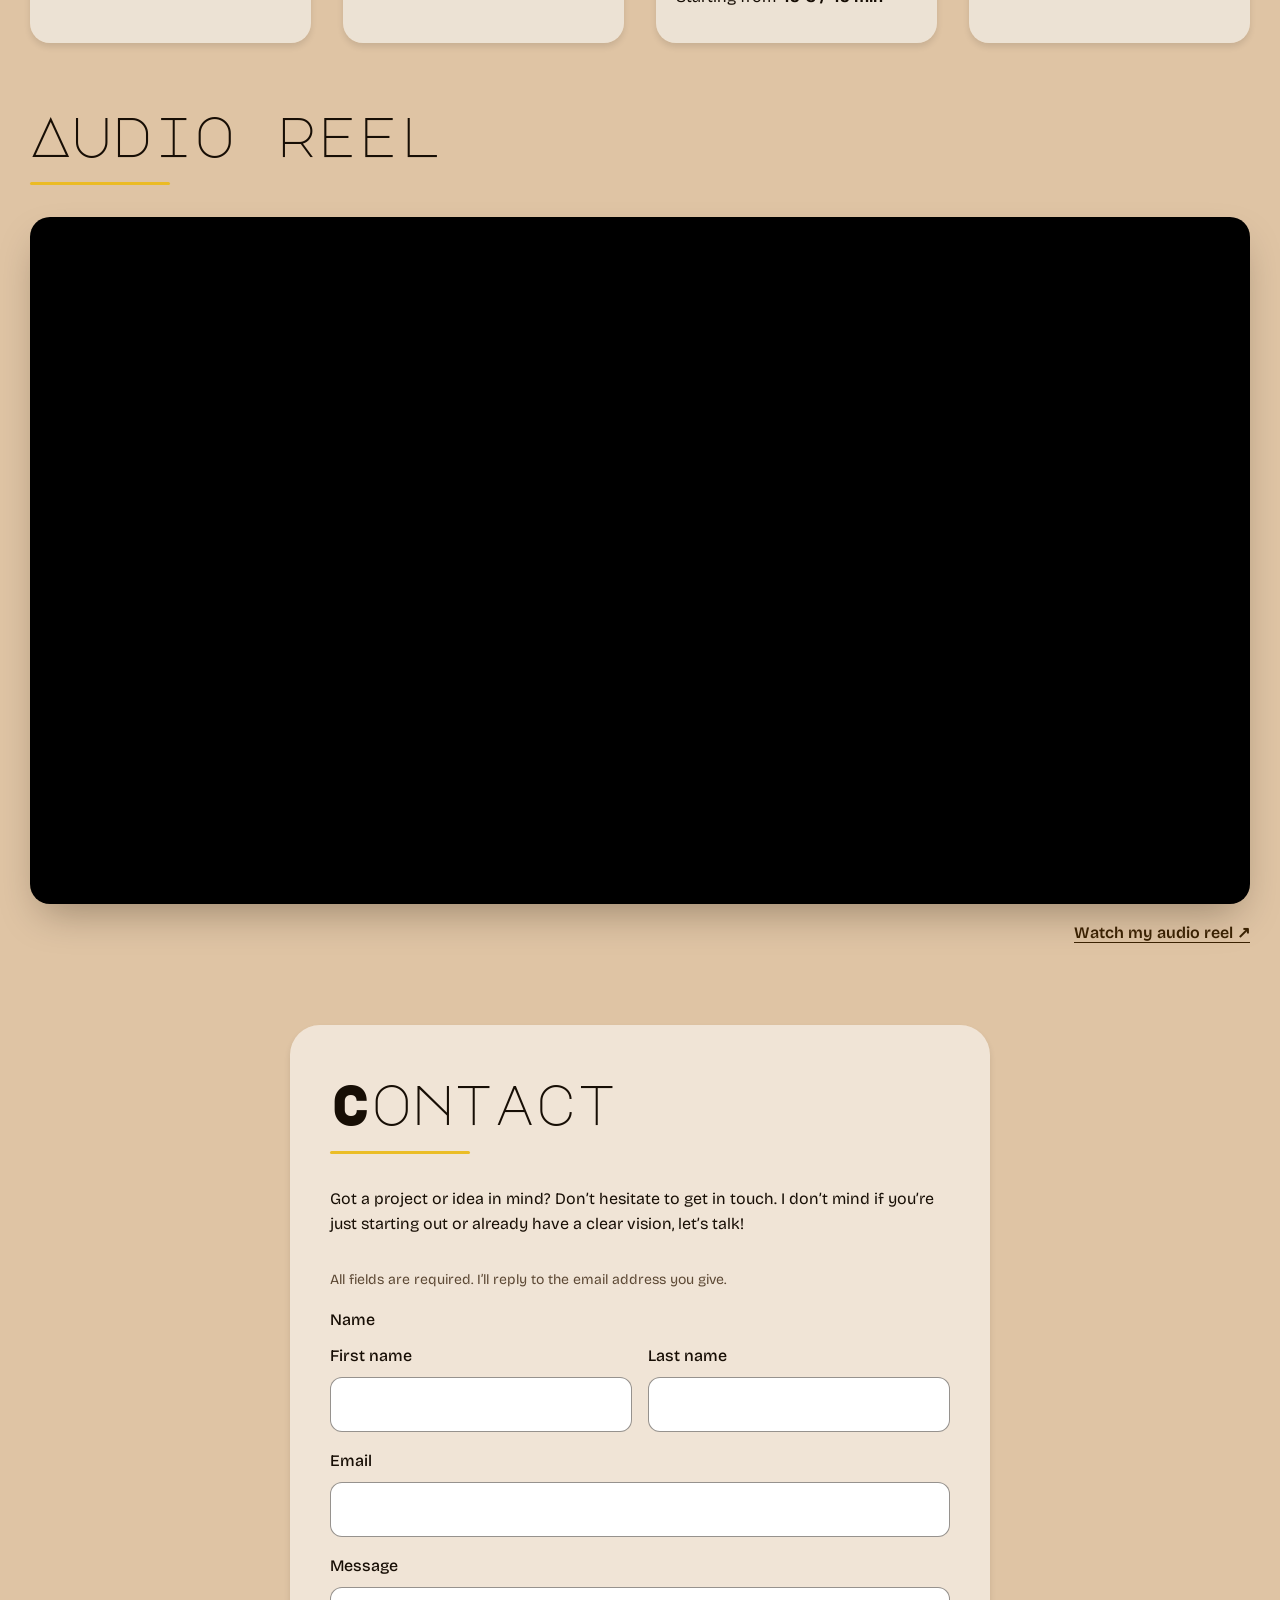
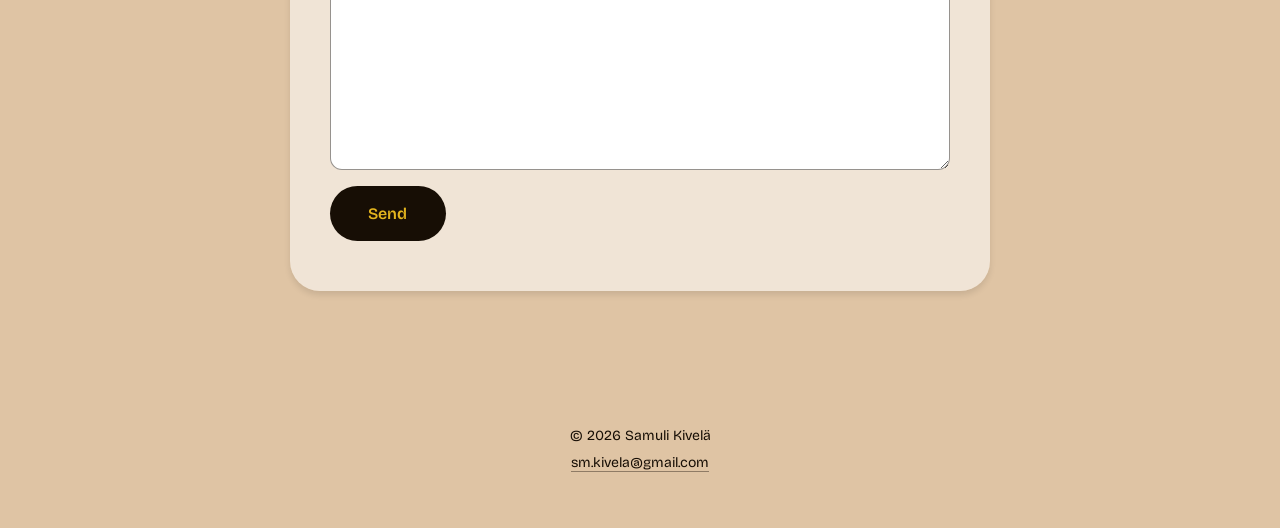
==== commit aee4cfcc: "Lomake Web3Formsiin ja julkaisu GitHub Pagesiin (samulikivela.com) Co-Authored-By: Claude Opus 5.5 <" ====
--- a/index.html
+++ b/index.html
@@ -289,20 +289,23 @@
                 let’s talk!
             </p>
 
-            <!-- Lomake lähetetään Netlify Formsiin, joka välittää viestin sähköpostiin.
-                 JavaScript lähettää sen sivulla pysyen. Ilman JavaScriptiä selain
-                 siirtyy kiitossivulle (action). -->
-
-            <form id="yhteyslomake" name="contact" method="POST" action="thanks.html"
-                  data-netlify="true" netlify-honeypot="bot-field"
+            <!-- Lomake lähetetään Web3Formsiin, joka välittää viestin sähköpostiin.
+                 JavaScript lähettää sen sivulla pysyen. Ilman JavaScriptiä Web3Forms
+                 ohjaa kiitossivulle (redirect). -->
+
+            <form id="yhteyslomake" name="contact" method="POST"
+                  action="https://api.web3forms.com/submit"
                   aria-describedby="lomake-ohje">
 
-                <!-- Netlify tunnistaa lomakkeen tästä nimestä -->
-                <input type="hidden" name="form-name" value="contact">
+                <!-- Web3Formsin julkinen avain: tunnistaa, kenen sähköpostiin viesti menee -->
+                <input type="hidden" name="access_key" value="b7be757b-7c99-46ff-808c-0305d095309d">
+                <input type="hidden" name="subject" value="New message from samulikivela.com">
+                <input type="hidden" name="from_name" value="samulikivela.com">
+                <input type="hidden" name="redirect" value="https://samulikivela.com/thanks.html">
 
                 <!-- Roskapostiansa: ihminen ei näe kenttää, botti täyttää sen -->
                 <p class="ansa" aria-hidden="true">
-                    <label>Leave this empty <input name="bot-field" tabindex="-1" autocomplete="off"></label>
+                    <label>Leave this empty <input type="checkbox" name="botcheck" tabindex="-1" autocomplete="off"></label>
                 </p>
 
                 <p id="lomake-ohje" class="lomake-ohje">
@@ -513,7 +516,7 @@
     </script>
 
 
-    <!-- LOMAKKEEN LÄHETYS (Netlify Forms) -->
+    <!-- LOMAKKEEN LÄHETYS (Web3Forms) -->
 
     <script>
     (function () {
@@ -532,13 +535,14 @@
             tila.textContent = "Sending…";
 
             try {
-                const vastaus = await fetch("/", {
+                const vastaus = await fetch(lomake.action, {
                     method: "POST",
-                    headers: { "Content-Type": "application/x-www-form-urlencoded" },
-                    body: new URLSearchParams(new FormData(lomake)).toString()
+                    headers: { Accept: "application/json" },
+                    body: new FormData(lomake)
                 });
 
-                if (!vastaus.ok) throw new Error(vastaus.status);
+                const tulos = await vastaus.json();
+                if (!vastaus.ok || !tulos.success) throw new Error(tulos.message || vastaus.status);
 
                 lomake.reset();
                 tila.textContent = "Thanks! Your message has been sent. I’ll get back to you soon.";
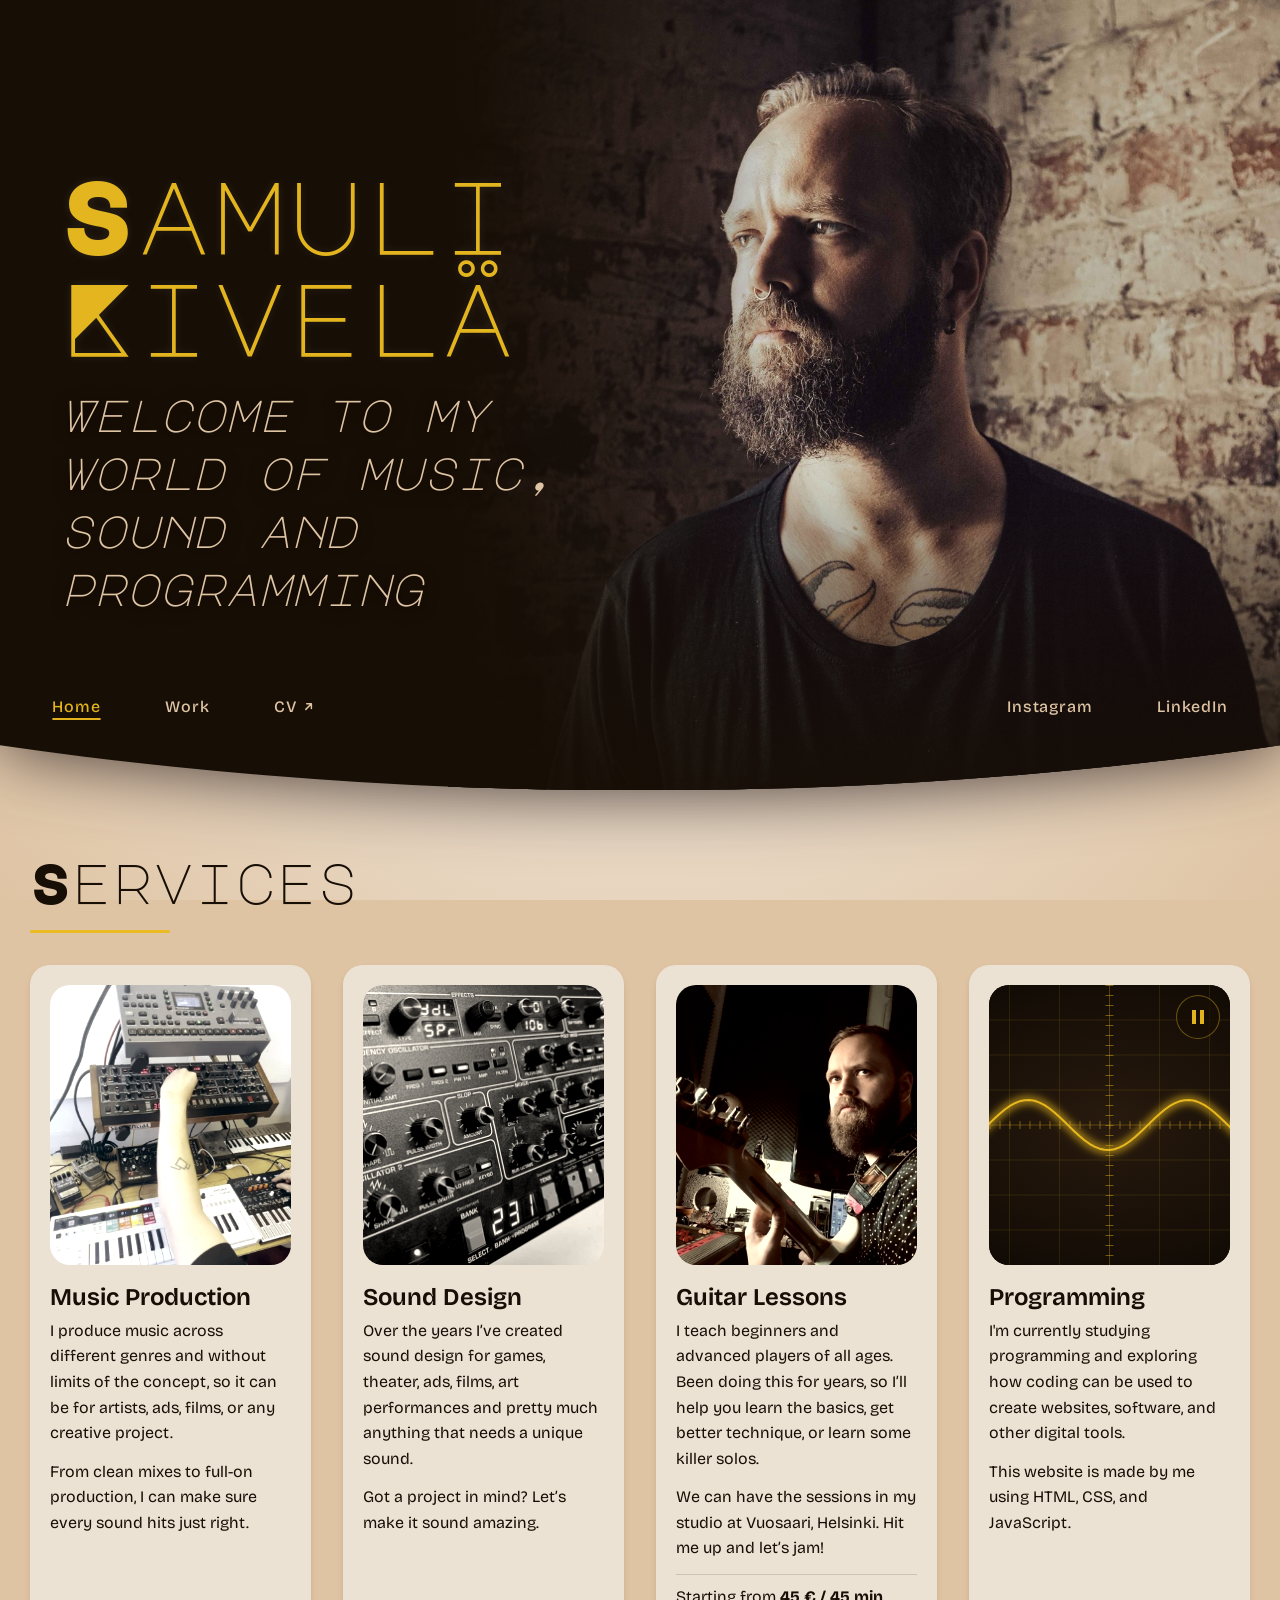
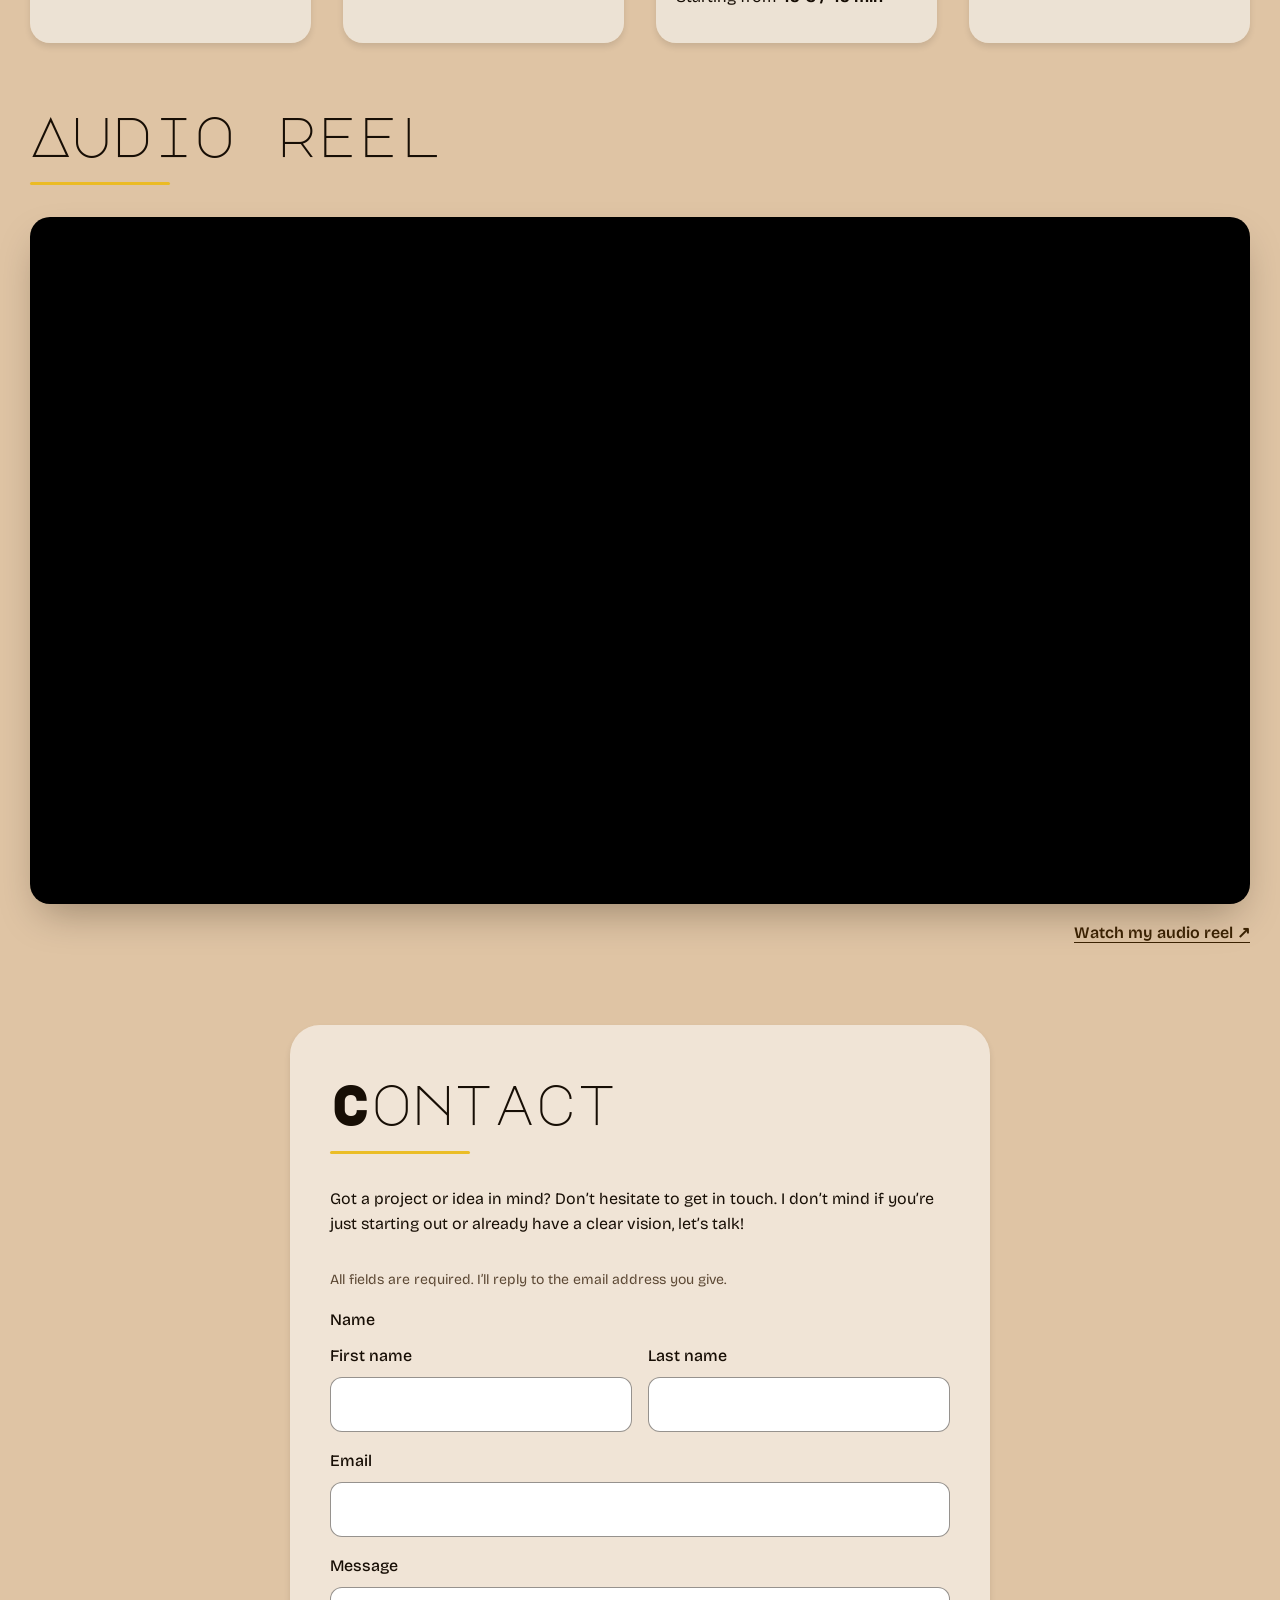
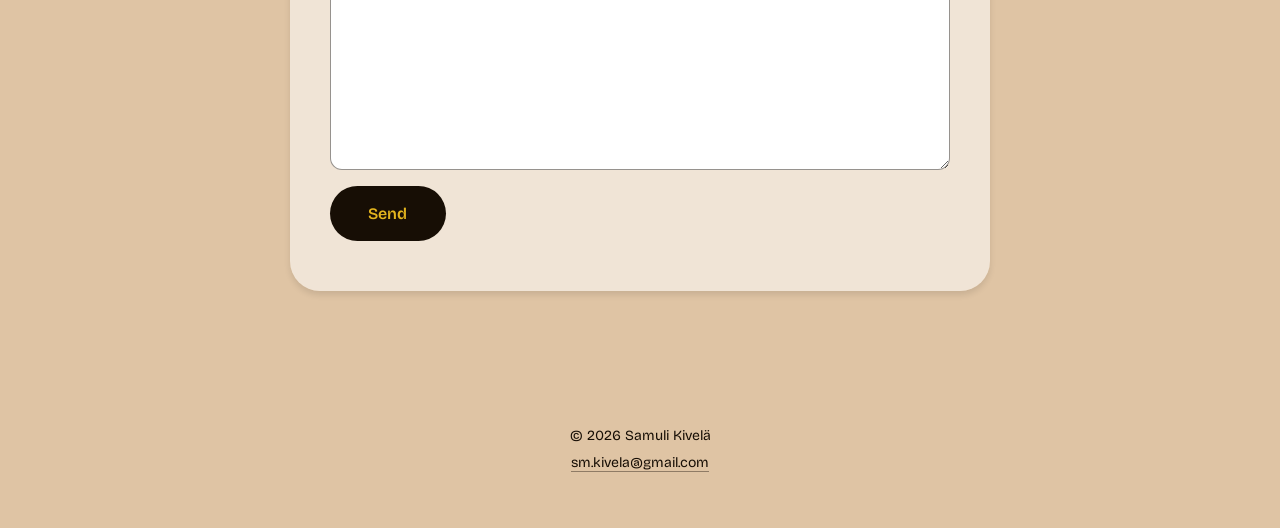
==== commit 18f0db14: "CV-linkkiin siisti SVG-nuoli, Work-korteille napautusohje kosketusnäytöille Co-Authored-By: Claude O" ====
--- a/index.html
+++ b/index.html
@@ -77,7 +77,7 @@
                         </li>
                         <li>
                             <a href="pages/cv.html" class="navinappi" target="_blank" rel="noopener">
-                                CV <span aria-hidden="true">&#8599;</span>
+                                CV <svg class="ulkoinen-nuoli" viewBox="0 0 12 12" aria-hidden="true" focusable="false"><path d="M3 9 9 3M4 3h5v5"/></svg>
                                 <span class="vain-ruudunlukijalle">(opens in a new tab)</span>
                             </a>
                         </li>
--- a/css/style.css
+++ b/css/style.css
@@ -266,6 +266,19 @@
 }
 
 
+/* Pieni ohut nuoli uuteen välilehteen aukeavalle linkille (CV) */
+.ulkoinen-nuoli {
+    width: 0.7em;
+    height: 0.7em;
+    flex-shrink: 0;
+
+    fill: none;
+    stroke: currentColor;
+    stroke-width: 1.6;
+    stroke-linecap: round;
+    stroke-linejoin: round;
+}
+
 .navinappi:hover {
     color: var(--Kylma);
     text-shadow: 0 0 20px #f1f8f198;
@@ -833,6 +846,63 @@
 
     .työ:hover .tyo-nappi {
         color: var(--Tekstivärikulta);
+    }
+}
+
+
+/* Kosketusnäytöt: ohje ja +/× -merkki kertovat, että korttia voi napauttaa.
+   Hiirellä käytettäessä ne ovat piilossa, koska hover näyttää kuvauksen. */
+.tyo-vihje,
+.tyo-merkki {
+    display: none;
+}
+
+@media (hover: none) {
+    .tyo-vihje {
+        display: block;
+        max-width: var(--sivun-leveys);
+        margin: var(--space-m) auto calc(-1 * var(--space-m));
+        padding: 0 var(--sivureuna);
+
+        font-size: var(--text-s);
+        color: var(--Vaimea);
+    }
+
+    .tyo-nappi {
+        display: inline-flex;
+        align-items: center;
+        gap: 0.5em;
+    }
+
+    /* Plus-merkki kahdesta viivasta; auki-tilassa kääntyy ristiksi */
+    .tyo-merkki {
+        display: block;
+        position: relative;
+        width: 0.7em;
+        height: 0.7em;
+        flex-shrink: 0;
+        transition: transform 0.3s ease;
+    }
+
+    .tyo-merkki::before,
+    .tyo-merkki::after {
+        content: "";
+        position: absolute;
+        top: 50%;
+        left: 0;
+        width: 100%;
+        height: 2px;
+        margin-top: -1px;
+        background: currentColor;
+        border-radius: 2px;
+    }
+
+    .tyo-merkki::after {
+        transform: rotate(90deg);
+    }
+
+    .työ.auki .tyo-merkki {
+        transform: rotate(45deg);
     }
 }
 
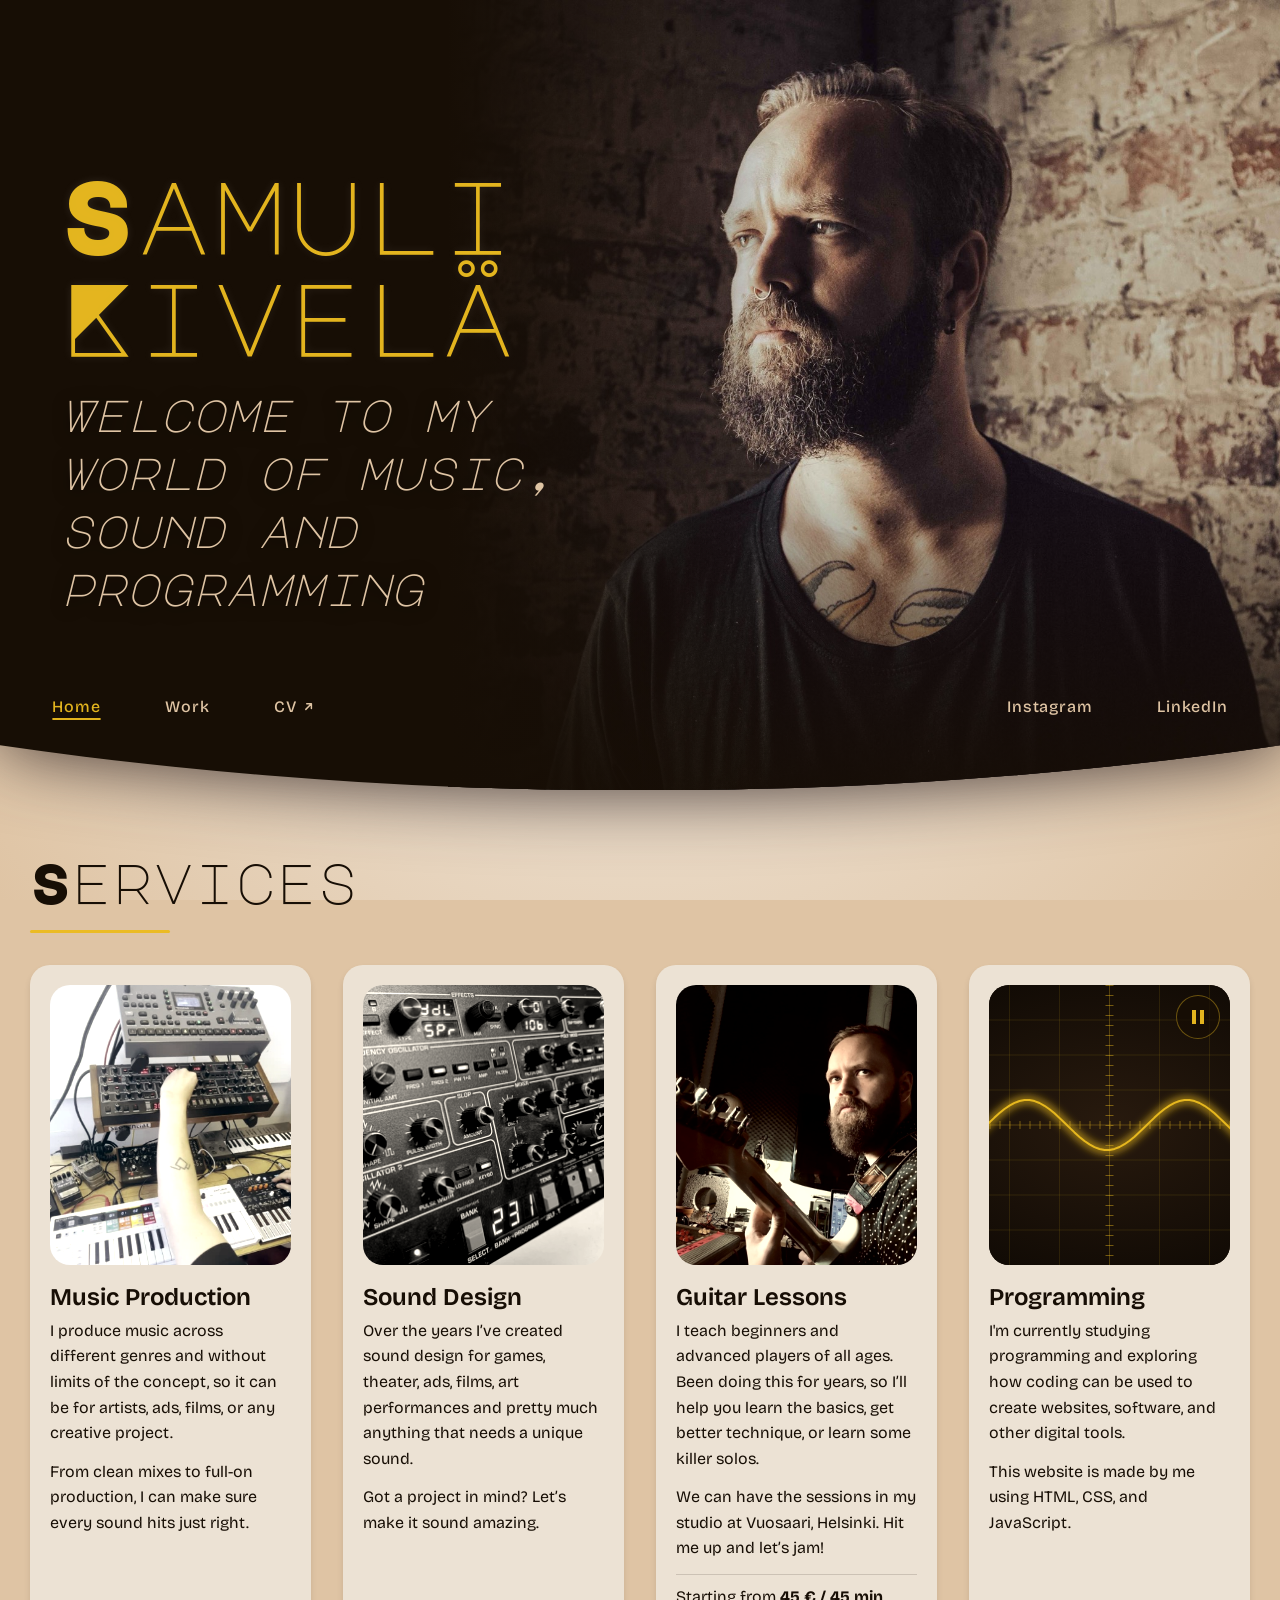
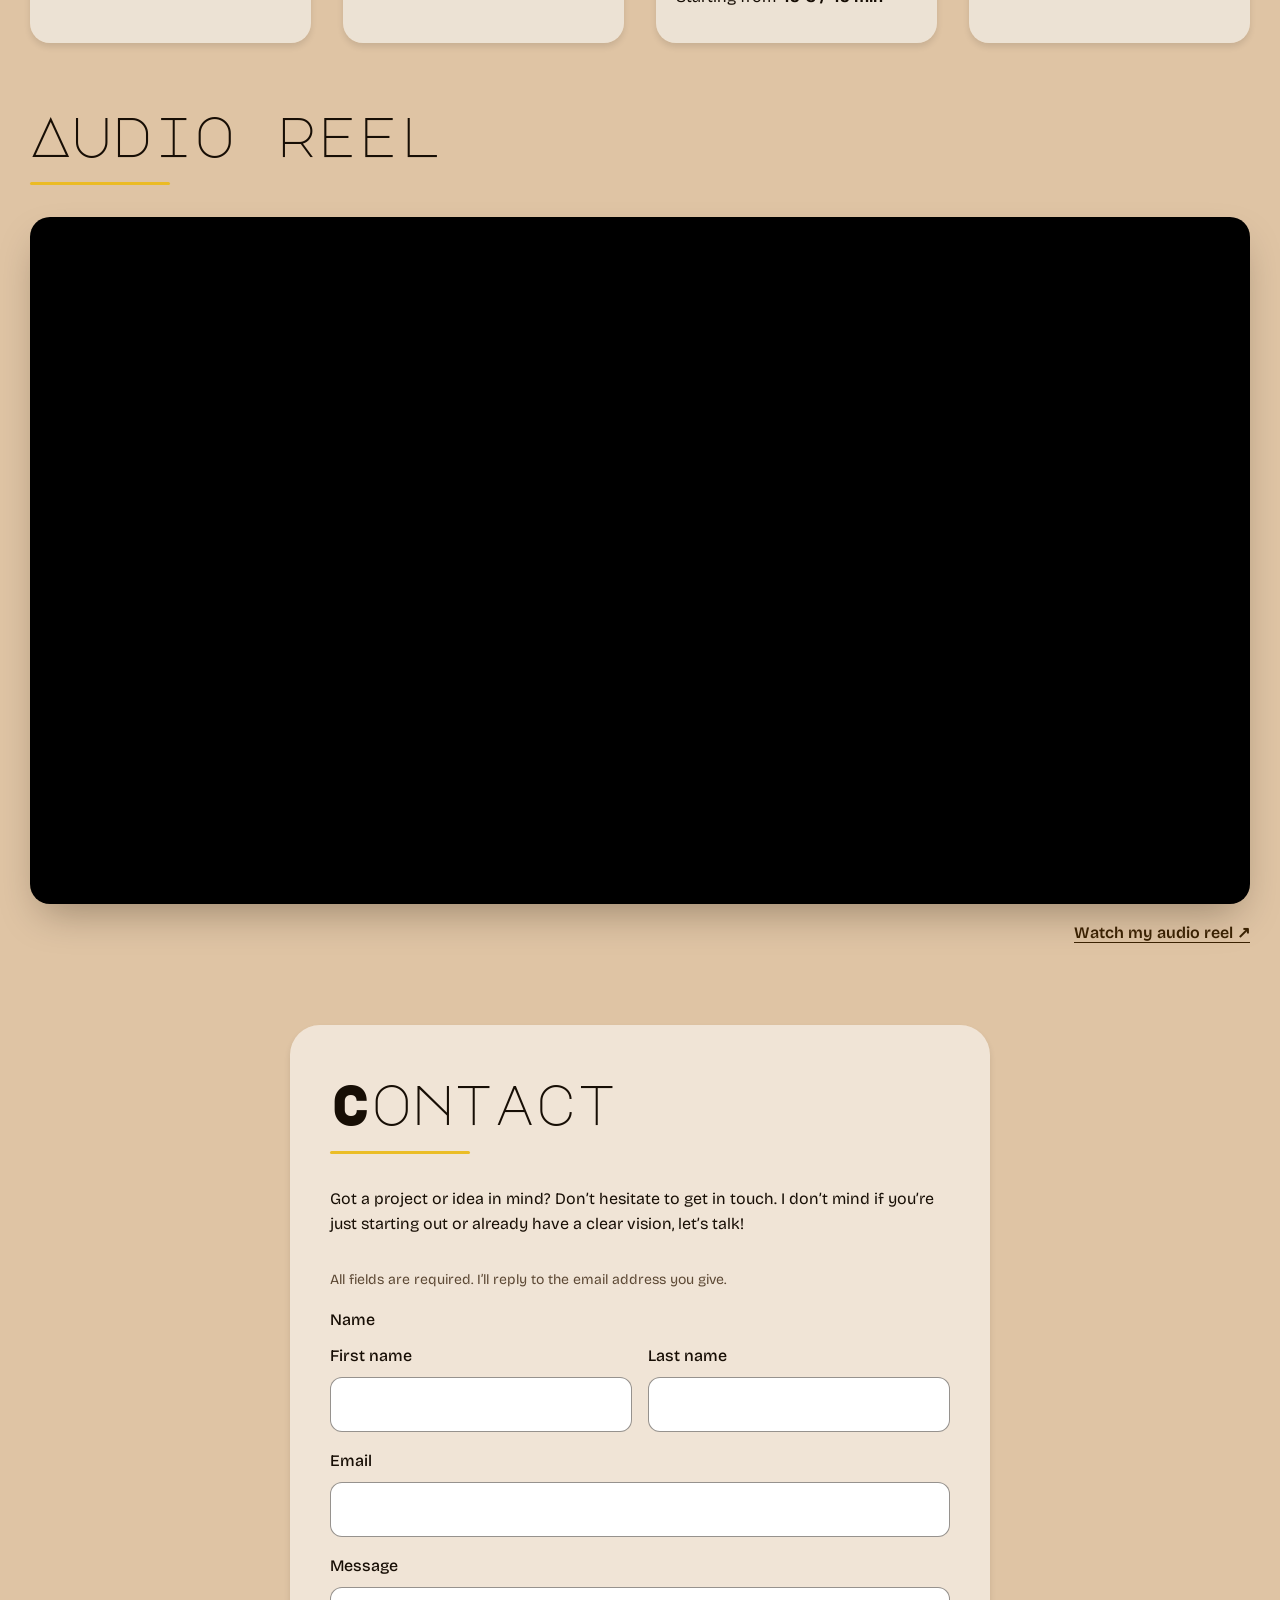
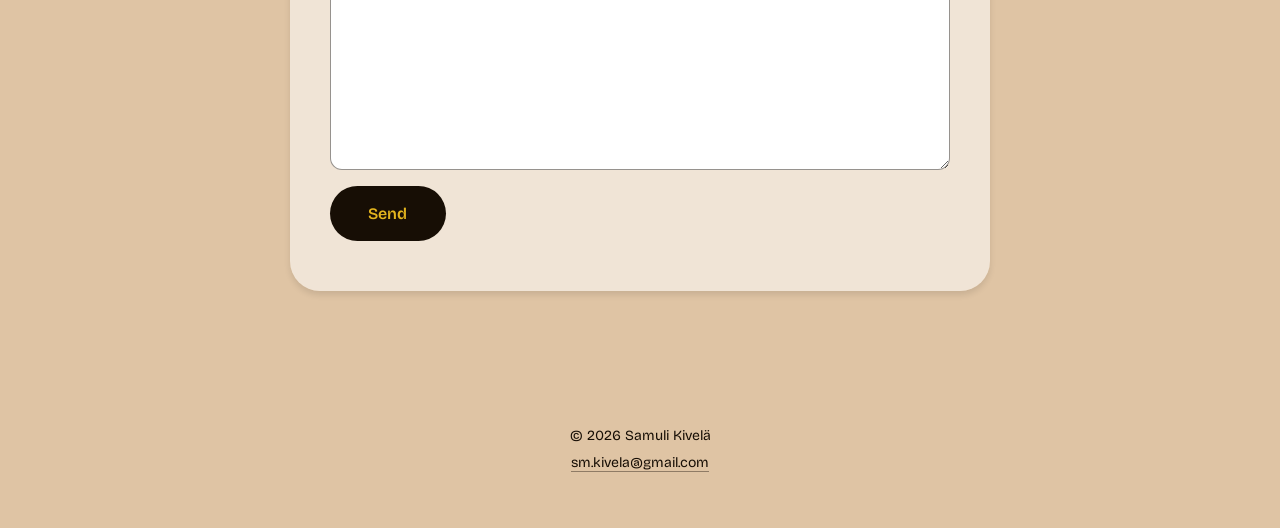
==== commit b1bdef2c: "Jakokuva 1200x630 (og-kuva.jpg) ja og:url juureen, jotta WhatsApp-esikatselu näyttää kuvan Co-Author" ====
--- a/index.html
+++ b/index.html
@@ -12,8 +12,8 @@
     <meta property="og:type" content="website">
     <meta property="og:title" content="Samuli Kivelä">
     <meta property="og:description" content="Welcome to my world of music, sound and programming">
-    <meta property="og:url" content="https://samulikivela.com/index.html">
-    <meta property="og:image" content="https://samulikivela.com/Kuvat/headertaustaog.jpg">
+    <meta property="og:url" content="https://samulikivela.com/">
+    <meta property="og:image" content="https://samulikivela.com/Kuvat/og-kuva.jpg">
     <meta property="og:image:alt" content="Samuli Kivelä, musician and sound designer">
     <meta property="og:image:width" content="1200">
     <meta property="og:image:height" content="630">
